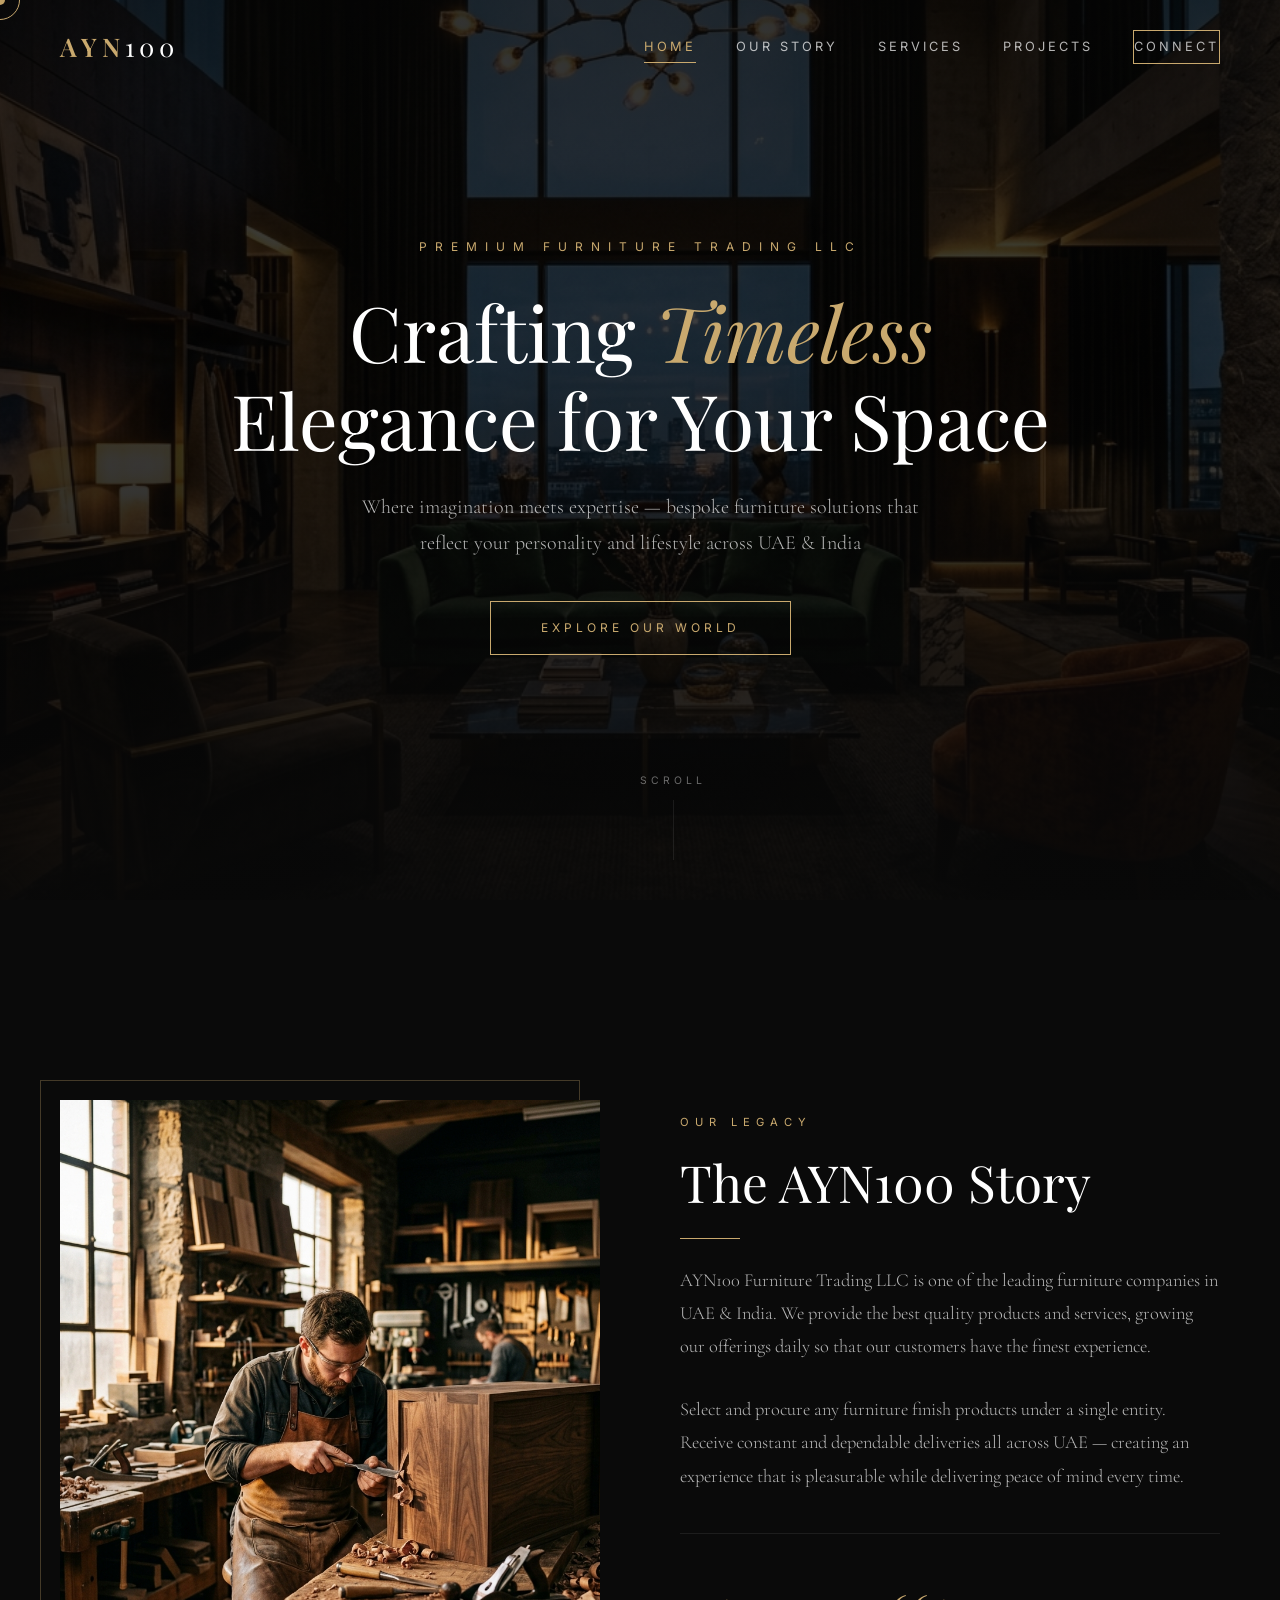
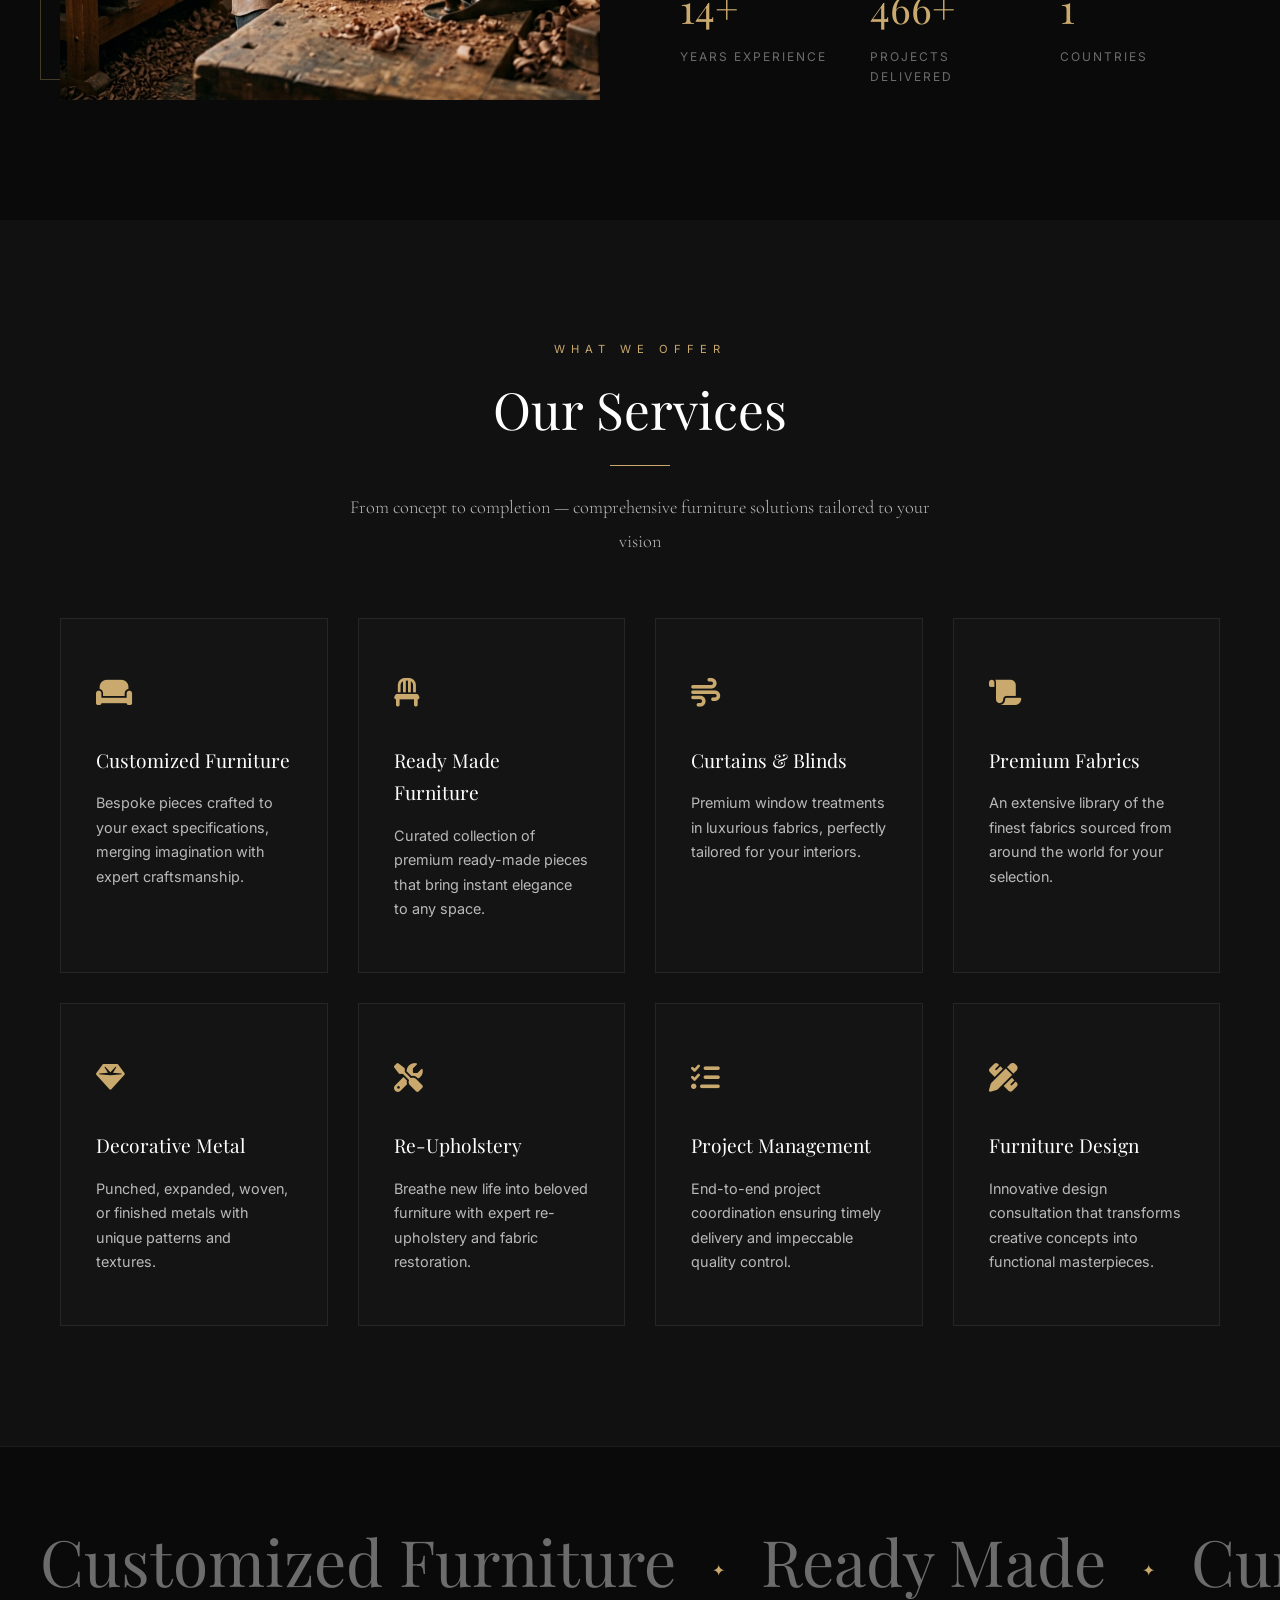
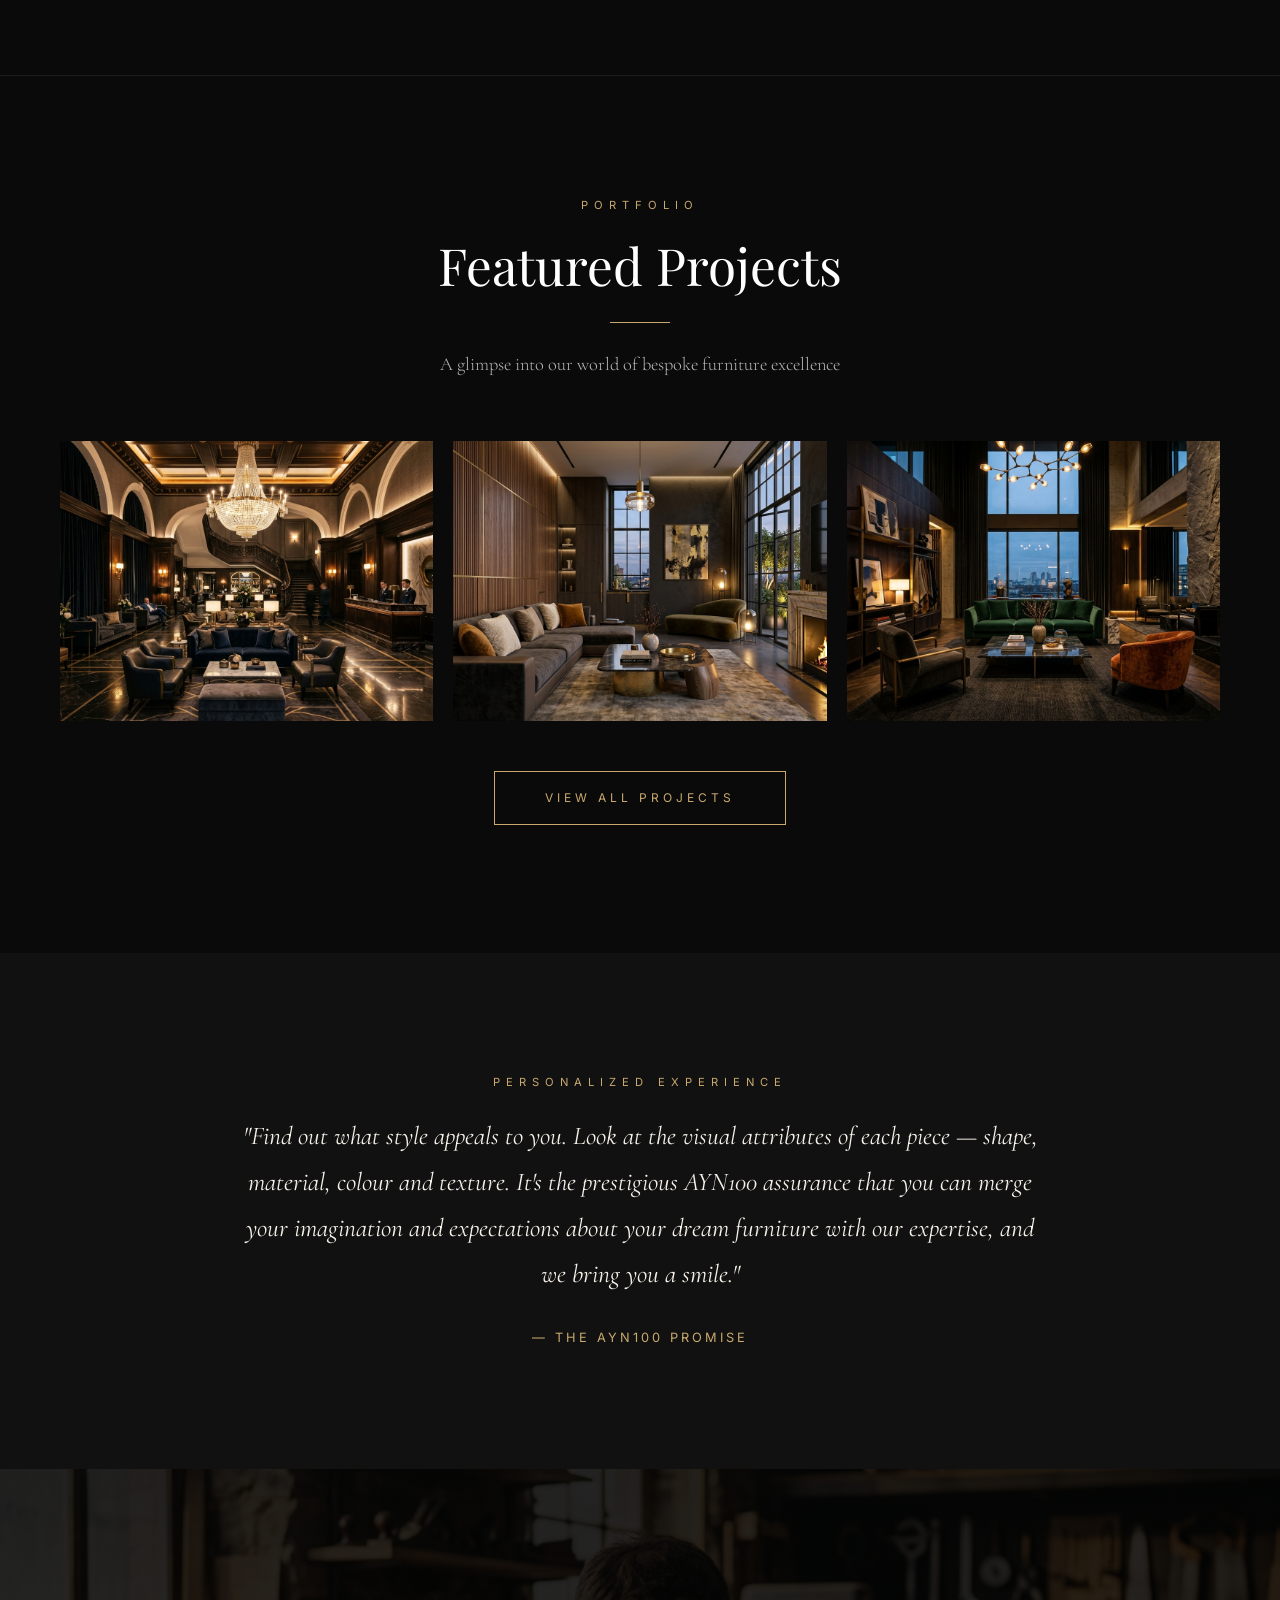
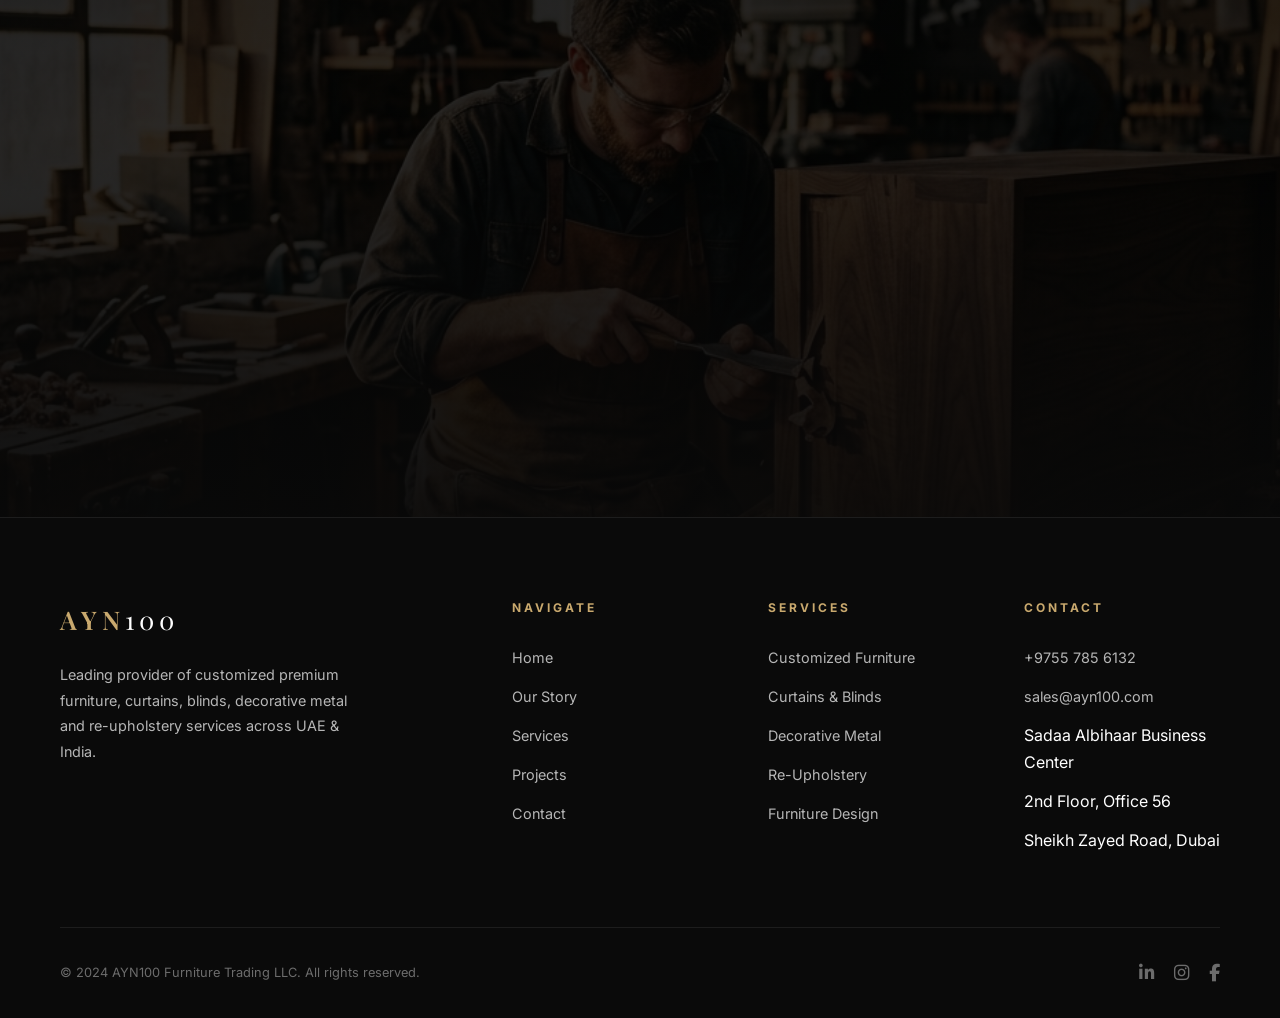
==== index.html @ 296a4290 "Initial commit" ====
<!DOCTYPE html>
<html lang="en">
<head>
  <meta charset="UTF-8">
  <meta name="viewport" content="width=device-width, initial-scale=1.0">
  <title>AYN100 Furniture Trading LLC | Premium Bespoke Furniture UAE</title>
  <meta name="description" content="AYN100 Furniture Trading LLC — Leading provider of customized premium furniture, curtains, blinds, decorative metal and re-upholstery services across UAE & India.">
  <link rel="stylesheet" href="css/style.css">
  <link rel="stylesheet" href="https://cdnjs.cloudflare.com/ajax/libs/font-awesome/6.5.1/css/all.min.css">
</head>
<body>
  <!-- Preloader -->
  <div class="preloader"><div class="preloader-logo">AYN100</div></div>

  <!-- Custom Cursor -->
  <div class="cursor"></div>
  <div class="cursor-follower"></div>

  <!-- Navigation -->
  <nav class="nav" id="mainNav">
    <a href="index.html" class="nav-logo">AYN<span>100</span></a>
    <div class="nav-links">
      <a href="index.html" class="active">Home</a>
      <a href="about.html">Our Story</a>
      <a href="services.html">Services</a>
      <a href="projects.html">Projects</a>
      <a href="contact.html" class="nav-cta">Connect</a>
    </div>
    <div class="hamburger" id="hamburger">
      <span></span><span></span><span></span>
    </div>
  </nav>

  <!-- Mobile Menu -->
  <div class="mobile-menu" id="mobileMenu">
    <a href="index.html">Home</a>
    <a href="about.html">Our Story</a>
    <a href="services.html">Services</a>
    <a href="projects.html">Projects</a>
    <a href="contact.html">Connect</a>
  </div>

  <!-- Hero Section -->
  <section class="hero" id="hero">
    <div class="hero-bg">
      <img src="images/hero-main.png" alt="AYN100 Premium Furniture Showroom">
    </div>
    <div class="hero-overlay"></div>
    <div class="hero-content">
      <p class="hero-tag">Premium Furniture Trading LLC</p>
      <h1 class="hero-title">Crafting <em>Timeless</em> Elegance for Your Space</h1>
      <p class="hero-subtitle">Where imagination meets expertise — bespoke furniture solutions that reflect your personality and lifestyle across UAE & India</p>
      <a href="services.html" class="hero-btn"><span>Explore Our World</span></a>
    </div>
    <div class="hero-scroll">
      <span>Scroll</span>
      <div class="scroll-line"></div>
    </div>
  </section>

  <!-- About Preview Section -->
  <section class="section" id="about-preview">
    <div class="container">
      <div class="about-grid">
        <div class="about-image reveal-left">
          <img src="images/about-craft.png" alt="AYN100 Craftsmanship">
        </div>
        <div class="about-text reveal-right">
          <p class="section-tag">Our Legacy</p>
          <h2 class="section-title">The AYN100 Story</h2>
          <div class="section-divider"></div>
          <p class="section-subtitle">AYN100 Furniture Trading LLC is one of the leading furniture companies in UAE & India. We provide the best quality products and services, growing our offerings daily so that our customers have the finest experience.</p>
          <p class="section-subtitle" style="margin-top: 20px;">Select and procure any furniture finish products under a single entity. Receive constant and dependable deliveries all across UAE — creating an experience that is pleasurable while delivering peace of mind every time.</p>
          <div class="about-stats">
            <div>
              <div class="stat-number" data-count="15" data-suffix="+">0</div>
              <div class="stat-label">Years Experience</div>
            </div>
            <div>
              <div class="stat-number" data-count="500" data-suffix="+">0</div>
              <div class="stat-label">Projects Delivered</div>
            </div>
            <div>
              <div class="stat-number" data-count="2" data-suffix="">0</div>
              <div class="stat-label">Countries</div>
            </div>
          </div>
        </div>
      </div>
    </div>
  </section>

  <!-- Services Section -->
  <section class="section" id="services" style="background: var(--bg-secondary);">
    <div class="container">
      <div style="text-align: center;" class="reveal">
        <p class="section-tag">What We Offer</p>
        <h2 class="section-title">Our Services</h2>
        <div class="section-divider" style="margin: 25px auto;"></div>
        <p class="section-subtitle" style="margin: 0 auto;">From concept to completion — comprehensive furniture solutions tailored to your vision</p>
      </div>
      <div class="services-grid">
        <div class="service-card reveal">
          <div class="service-icon"><i class="fas fa-couch"></i></div>
          <h3>Customized Furniture</h3>
          <p>Bespoke pieces crafted to your exact specifications, merging imagination with expert craftsmanship.</p>
        </div>
        <div class="service-card reveal">
          <div class="service-icon"><i class="fas fa-chair"></i></div>
          <h3>Ready Made Furniture</h3>
          <p>Curated collection of premium ready-made pieces that bring instant elegance to any space.</p>
        </div>
        <div class="service-card reveal">
          <div class="service-icon"><i class="fas fa-wind"></i></div>
          <h3>Curtains & Blinds</h3>
          <p>Premium window treatments in luxurious fabrics, perfectly tailored for your interiors.</p>
        </div>
        <div class="service-card reveal">
          <div class="service-icon"><i class="fas fa-scroll"></i></div>
          <h3>Premium Fabrics</h3>
          <p>An extensive library of the finest fabrics sourced from around the world for your selection.</p>
        </div>
        <div class="service-card reveal">
          <div class="service-icon"><i class="fas fa-gem"></i></div>
          <h3>Decorative Metal</h3>
          <p>Punched, expanded, woven, or finished metals with unique patterns and textures.</p>
        </div>
        <div class="service-card reveal">
          <div class="service-icon"><i class="fas fa-tools"></i></div>
          <h3>Re-Upholstery</h3>
          <p>Breathe new life into beloved furniture with expert re-upholstery and fabric restoration.</p>
        </div>
        <div class="service-card reveal">
          <div class="service-icon"><i class="fas fa-tasks"></i></div>
          <h3>Project Management</h3>
          <p>End-to-end project coordination ensuring timely delivery and impeccable quality control.</p>
        </div>
        <div class="service-card reveal">
          <div class="service-icon"><i class="fas fa-pencil-ruler"></i></div>
          <h3>Furniture Design</h3>
          <p>Innovative design consultation that transforms creative concepts into functional masterpieces.</p>
        </div>
      </div>
    </div>
  </section>

  <!-- Marquee -->
  <div class="marquee-section">
    <div class="marquee-track">
      <span class="marquee-item">Customized Furniture <span>✦</span> Ready Made <span>✦</span> Curtains & Blinds <span>✦</span> Fabrics <span>✦</span> Decorative Metal <span>✦</span> Re-Upholstery <span>✦</span> Project Management <span>✦</span> Furniture Design <span>✦</span></span>
      <span class="marquee-item">Customized Furniture <span>✦</span> Ready Made <span>✦</span> Curtains & Blinds <span>✦</span> Fabrics <span>✦</span> Decorative Metal <span>✦</span> Re-Upholstery <span>✦</span> Project Management <span>✦</span> Furniture Design <span>✦</span></span>
    </div>
  </div>

  <!-- Projects Preview -->
  <section class="section" id="projects-preview">
    <div class="container">
      <div style="text-align: center;" class="reveal">
        <p class="section-tag">Portfolio</p>
        <h2 class="section-title">Featured Projects</h2>
        <div class="section-divider" style="margin: 25px auto;"></div>
        <p class="section-subtitle" style="margin: 0 auto 60px;">A glimpse into our world of bespoke furniture excellence</p>
      </div>
      <div class="projects-grid">
        <div class="project-card reveal">
          <img src="images/project-hotel.png" alt="Luxury Hotel Project">
          <div class="project-overlay">
            <h3>Grand Hyatt Interiors</h3>
            <p>Hotel &bull; Dubai</p>
          </div>
        </div>
        <div class="project-card reveal">
          <img src="images/project-residential.png" alt="Premium Residential Project">
          <div class="project-overlay">
            <h3>Palm Jumeirah Villa</h3>
            <p>Residential &bull; Dubai</p>
          </div>
        </div>
        <div class="project-card reveal">
          <img src="images/hero-main.png" alt="Commercial Lounge Project">
          <div class="project-overlay">
            <h3>Executive Business Lounge</h3>
            <p>Commercial &bull; Abu Dhabi</p>
          </div>
        </div>
      </div>
      <div style="text-align: center; margin-top: 50px;" class="reveal">
        <a href="projects.html" class="hero-btn" style="opacity:1;animation:none;"><span>View All Projects</span></a>
      </div>
    </div>
  </section>

  <!-- Personalized Furniture Section -->
  <section class="section testimonial-section">
    <div class="container">
      <div class="testimonial-content reveal">
        <p class="section-tag" style="text-align:center;">Personalized Experience</p>
        <p class="testimonial-quote">"Find out what style appeals to you. Look at the visual attributes of each piece — shape, material, colour and texture. It's the prestigious AYN100 assurance that you can merge your imagination and expectations about your dream furniture with our expertise, and we bring you a smile."</p>
        <p class="testimonial-author">— The AYN100 Promise</p>
      </div>
    </div>
  </section>

  <!-- CTA Section -->
  <section class="cta-section">
    <div class="hero-bg">
      <img src="images/about-craft.png" alt="AYN100 Workshop">
    </div>
    <div class="hero-overlay"></div>
    <div class="container" style="position:relative; z-index:2;">
      <div class="reveal">
        <p class="section-tag" style="text-align:center;">Start Your Journey</p>
        <h2 class="section-title" style="text-align:center;">Ready to Transform Your Space?</h2>
        <div class="section-divider" style="margin: 25px auto;"></div>
        <p class="section-subtitle" style="text-align:center; margin: 0 auto 40px;">Let us bring your vision to life with our expertise in premium furniture solutions</p>
        <div style="text-align:center;">
          <a href="contact.html" class="hero-btn" style="opacity:1;animation:none;"><span>Get In Touch</span></a>
        </div>
      </div>
    </div>
  </section>

  <!-- Footer -->
  <footer class="footer">
    <div class="container">
      <div class="footer-grid">
        <div class="footer-brand">
          <a href="index.html" class="nav-logo">AYN<span>100</span></a>
          <p>Leading provider of customized premium furniture, curtains, blinds, decorative metal and re-upholstery services across UAE & India.</p>
        </div>
        <div>
          <h4>Navigate</h4>
          <ul>
            <li><a href="index.html">Home</a></li>
            <li><a href="about.html">Our Story</a></li>
            <li><a href="services.html">Services</a></li>
            <li><a href="projects.html">Projects</a></li>
            <li><a href="contact.html">Contact</a></li>
          </ul>
        </div>
        <div>
          <h4>Services</h4>
          <ul>
            <li><a href="services.html">Customized Furniture</a></li>
            <li><a href="services.html">Curtains & Blinds</a></li>
            <li><a href="services.html">Decorative Metal</a></li>
            <li><a href="services.html">Re-Upholstery</a></li>
            <li><a href="services.html">Furniture Design</a></li>
          </ul>
        </div>
        <div>
          <h4>Contact</h4>
          <ul>
            <li><a href="tel:+97557856132">+9755 785 6132</a></li>
            <li><a href="mailto:sales@ayn100.com">sales@ayn100.com</a></li>
            <li>Sadaa Albihaar Business Center</li>
            <li>2nd Floor, Office 56</li>
            <li>Sheikh Zayed Road, Dubai</li>
          </ul>
        </div>
      </div>
      <div class="footer-bottom">
        <p>&copy; 2024 AYN100 Furniture Trading LLC. All rights reserved.</p>
        <div class="social-links">
          <a href="https://www.linkedin.com/in/ayn100-furniture" target="_blank" aria-label="LinkedIn"><i class="fab fa-linkedin-in"></i></a>
          <a href="#" aria-label="Instagram"><i class="fab fa-instagram"></i></a>
          <a href="#" aria-label="Facebook"><i class="fab fa-facebook-f"></i></a>
        </div>
      </div>
    </div>
  </footer>

  <script src="js/main.js"></script>
</body>
</html>
---- css/style.css ----
@import url('https://fonts.googleapis.com/css2?family=Playfair+Display:ital,wght@0,400;0,500;0,600;0,700;1,400;1,500&family=Inter:wght@300;400;500;600&family=Cormorant+Garamond:ital,wght@0,300;0,400;0,500;0,600;1,300;1,400&display=swap');

:root {
  --bg-primary: #0a0a0a;
  --bg-secondary: #111111;
  --bg-tertiary: #1a1a1a;
  --bg-card: #141414;
  --gold: #C9A96E;
  --gold-light: #d4b97a;
  --gold-dark: #a8884d;
  --cream: #f5f0e8;
  --cream-dark: #e0d5c5;
  --text-primary: #ffffff;
  --text-secondary: rgba(255,255,255,0.7);
  --text-muted: rgba(255,255,255,0.4);
  --border-subtle: rgba(255,255,255,0.08);
  --border-gold: rgba(201,169,110,0.3);
  --font-heading: 'Playfair Display', Georgia, serif;
  --font-body: 'Inter', -apple-system, sans-serif;
  --font-accent: 'Cormorant Garamond', Georgia, serif;
  --transition: cubic-bezier(0.25, 0.46, 0.45, 0.94);
}

*, *::before, *::after { margin: 0; padding: 0; box-sizing: border-box; }

html {
  scroll-behavior: smooth;
  font-size: 16px;
  overflow-x: hidden;
}

body {
  font-family: var(--font-body);
  background: var(--bg-primary);
  color: var(--text-primary);
  line-height: 1.7;
  overflow-x: hidden;
  -webkit-font-smoothing: antialiased;
}

a { text-decoration: none; color: inherit; transition: all 0.3s var(--transition); }
img { max-width: 100%; display: block; }
ul { list-style: none; }

.container { max-width: 1400px; margin: 0 auto; padding: 0 60px; }

/* ─── PRELOADER ─── */
.preloader {
  position: fixed; inset: 0; z-index: 10000;
  background: var(--bg-primary);
  display: flex; align-items: center; justify-content: center;
  transition: opacity 0.8s ease, visibility 0.8s ease;
}
.preloader.hidden { opacity: 0; visibility: hidden; pointer-events: none; }
.preloader-logo {
  font-family: var(--font-heading); font-size: 2.5rem;
  color: var(--gold); letter-spacing: 8px;
  animation: preloaderPulse 1.5s ease-in-out infinite;
}
@keyframes preloaderPulse {
  0%, 100% { opacity: 0.3; transform: scale(0.95); }
  50% { opacity: 1; transform: scale(1); }
}

/* ─── CUSTOM CURSOR ─── */
.cursor { position: fixed; width: 10px; height: 10px; background: var(--gold); border-radius: 50%; pointer-events: none; z-index: 9999; transform: translate(-50%,-50%); transition: width 0.3s, height 0.3s, background 0.3s; mix-blend-mode: difference; }
.cursor-follower { position: fixed; width: 40px; height: 40px; border: 1px solid var(--gold); border-radius: 50%; pointer-events: none; z-index: 9998; transform: translate(-50%,-50%); transition: all 0.15s ease-out; }
.cursor.active { width: 50px; height: 50px; background: rgba(201,169,110,0.1); }

/* ─── NAVIGATION ─── */
.nav {
  position: fixed; top: 0; left: 0; right: 0; z-index: 1000;
  padding: 25px 60px;
  display: flex; align-items: center; justify-content: space-between;
  transition: all 0.5s var(--transition);
}
.nav.scrolled {
  background: rgba(10,10,10,0.95);
  backdrop-filter: blur(20px);
  padding: 15px 60px;
  border-bottom: 1px solid var(--border-subtle);
}
.nav-logo {
  font-family: var(--font-heading); font-size: 1.6rem;
  color: var(--gold); letter-spacing: 5px; font-weight: 600;
}
.nav-logo span { color: var(--text-primary); font-weight: 300; }
.nav-links { display: flex; gap: 40px; align-items: center; }
.nav-links a {
  font-size: 0.8rem; letter-spacing: 3px; text-transform: uppercase;
  color: var(--text-secondary); position: relative; padding: 5px 0;
  font-weight: 400;
}
.nav-links a::after {
  content: ''; position: absolute; bottom: 0; left: 0; width: 0; height: 1px;
  background: var(--gold); transition: width 0.4s var(--transition);
}
.nav-links a:hover { color: var(--gold); }
.nav-links a:hover::after { width: 100%; }
.nav-links a.active { color: var(--gold); }
.nav-links a.active::after { width: 100%; }

.nav-cta {
  padding: 10px 30px; border: 1px solid var(--gold);
  font-size: 0.75rem; letter-spacing: 3px; text-transform: uppercase;
  color: var(--gold); transition: all 0.4s var(--transition);
}
.nav-cta:hover { background: var(--gold); color: var(--bg-primary); }

/* Hamburger */
.hamburger { display: none; flex-direction: column; gap: 6px; cursor: pointer; z-index: 1001; }
.hamburger span { width: 28px; height: 1.5px; background: var(--text-primary); transition: all 0.4s var(--transition); }
.hamburger.active span:nth-child(1) { transform: rotate(45deg) translate(5px, 5px); }
.hamburger.active span:nth-child(2) { opacity: 0; }
.hamburger.active span:nth-child(3) { transform: rotate(-45deg) translate(5px, -5px); }

/* Mobile Menu */
.mobile-menu {
  position: fixed; inset: 0; background: var(--bg-primary);
  display: flex; flex-direction: column; align-items: center; justify-content: center;
  z-index: 999; opacity: 0; visibility: hidden;
  transition: all 0.5s var(--transition);
}
.mobile-menu.active { opacity: 1; visibility: visible; }
.mobile-menu a {
  font-family: var(--font-heading); font-size: 2.5rem;
  color: var(--text-secondary); margin: 15px 0;
  transition: all 0.3s ease;
}
.mobile-menu a:hover { color: var(--gold); transform: translateX(10px); }

/* ─── HERO ─── */
.hero {
  position: relative; height: 100vh; width: 100%;
  display: flex; align-items: center; justify-content: center;
  overflow: hidden;
}
.hero-bg {
  position: absolute; inset: 0; z-index: 0;
}
.hero-bg img {
  width: 100%; height: 100%; object-fit: cover;
  filter: brightness(0.3);
  transform: scale(1.1);
  animation: heroZoom 20s ease-in-out infinite alternate;
}
@keyframes heroZoom {
  0% { transform: scale(1.1); }
  100% { transform: scale(1.2); }
}
.hero-overlay {
  position: absolute; inset: 0; z-index: 1;
  background: linear-gradient(180deg, rgba(10,10,10,0.4) 0%, rgba(10,10,10,0.2) 40%, rgba(10,10,10,0.8) 100%);
}
.hero-content {
  position: relative; z-index: 2; text-align: center;
  max-width: 900px; padding: 0 30px;
}
.hero-tag {
  font-size: 0.75rem; letter-spacing: 8px; text-transform: uppercase;
  color: var(--gold); margin-bottom: 30px;
  opacity: 0; animation: fadeUp 1s 0.5s forwards;
}
.hero-title {
  font-family: var(--font-heading); font-size: clamp(2.5rem, 6vw, 5rem);
  font-weight: 400; line-height: 1.15; margin-bottom: 25px;
  opacity: 0; animation: fadeUp 1s 0.8s forwards;
}
.hero-title em { font-style: italic; color: var(--gold); }
.hero-subtitle {
  font-family: var(--font-accent); font-size: 1.25rem;
  color: var(--text-secondary); max-width: 600px; margin: 0 auto 40px;
  font-weight: 300; line-height: 1.8;
  opacity: 0; animation: fadeUp 1s 1.1s forwards;
}
.hero-btn {
  display: inline-block; padding: 16px 50px;
  border: 1px solid var(--gold); color: var(--gold);
  font-size: 0.75rem; letter-spacing: 4px; text-transform: uppercase;
  position: relative; overflow: hidden;
  opacity: 0; animation: fadeUp 1s 1.4s forwards;
}
.hero-btn::before {
  content: ''; position: absolute; inset: 0;
  background: var(--gold); transform: translateX(-101%);
  transition: transform 0.5s var(--transition);
}
.hero-btn:hover::before { transform: translateX(0); }
.hero-btn span { position: relative; z-index: 1; transition: color 0.5s; }
.hero-btn:hover span { color: var(--bg-primary); }

.hero-scroll {
  position: absolute; bottom: 40px; left: 50%; transform: translateX(-50%);
  z-index: 2; display: flex; flex-direction: column; align-items: center; gap: 10px;
  opacity: 0; animation: fadeUp 1s 1.7s forwards;
}
.hero-scroll span { font-size: 0.65rem; letter-spacing: 4px; text-transform: uppercase; color: var(--text-muted); }
.scroll-line { width: 1px; height: 60px; background: var(--border-subtle); position: relative; overflow: hidden; }
.scroll-line::after {
  content: ''; position: absolute; top: -100%; left: 0; width: 100%; height: 100%;
  background: var(--gold);
  animation: scrollDown 2s ease-in-out infinite;
}
@keyframes scrollDown { 0% { top: -100%; } 100% { top: 100%; } }

@keyframes fadeUp {
  from { opacity: 0; transform: translateY(30px); }
  to { opacity: 1; transform: translateY(0); }
}

/* ─── SECTION COMMON ─── */
.section { padding: 120px 0; position: relative; }
.section-tag {
  font-size: 0.7rem; letter-spacing: 6px; text-transform: uppercase;
  color: var(--gold); margin-bottom: 20px;
}
.section-title {
  font-family: var(--font-heading); font-size: clamp(2rem, 4vw, 3.2rem);
  font-weight: 400; line-height: 1.2; margin-bottom: 20px;
}
.section-subtitle {
  font-family: var(--font-accent); font-size: 1.15rem;
  color: var(--text-secondary); max-width: 600px; line-height: 1.8;
  font-weight: 300;
}
.section-divider {
  width: 60px; height: 1px; background: var(--gold); margin: 25px 0;
}

/* ─── ABOUT SECTION ─── */
.about-grid { display: grid; grid-template-columns: 1fr 1fr; gap: 80px; align-items: center; margin-top: 80px; }
.about-image { position: relative; }
.about-image img { width: 100%; height: 600px; object-fit: cover; }
.about-image::before {
  content: ''; position: absolute; top: -20px; left: -20px;
  width: 100%; height: 100%; border: 1px solid var(--border-gold);
  z-index: -1;
}
.about-text .section-subtitle { max-width: 100%; margin-bottom: 30px; }
.about-stats { display: grid; grid-template-columns: repeat(3, 1fr); gap: 30px; margin-top: 40px; padding-top: 40px; border-top: 1px solid var(--border-subtle); }
.stat-number { font-family: var(--font-heading); font-size: 2.5rem; color: var(--gold); }
.stat-label { font-size: 0.75rem; letter-spacing: 2px; text-transform: uppercase; color: var(--text-muted); margin-top: 5px; }

/* ─── SERVICES SECTION ─── */
.services-grid { display: grid; grid-template-columns: repeat(4, 1fr); gap: 30px; margin-top: 60px; }
.service-card {
  background: var(--bg-card); padding: 50px 35px;
  border: 1px solid var(--border-subtle);
  transition: all 0.5s var(--transition); position: relative; overflow: hidden;
}
.service-card::before {
  content: ''; position: absolute; bottom: 0; left: 0; width: 100%; height: 2px;
  background: var(--gold); transform: scaleX(0); transform-origin: left;
  transition: transform 0.5s var(--transition);
}
.service-card:hover { border-color: var(--border-gold); transform: translateY(-5px); }
.service-card:hover::before { transform: scaleX(1); }
.service-icon {
  width: 50px; height: 50px; margin-bottom: 25px;
  color: var(--gold); font-size: 1.8rem;
}
.service-card h3 {
  font-family: var(--font-heading); font-size: 1.2rem;
  font-weight: 400; margin-bottom: 15px;
}
.service-card p { font-size: 0.9rem; color: var(--text-secondary); line-height: 1.7; }

/* ─── PROJECTS / GALLERY ─── */
.projects-grid { display: grid; grid-template-columns: repeat(3, 1fr); gap: 20px; margin-top: 60px; }
.project-card { position: relative; overflow: hidden; aspect-ratio: 4/3; cursor: pointer; }
.project-card img { width: 100%; height: 100%; object-fit: cover; transition: transform 0.8s var(--transition); }
.project-card:hover img { transform: scale(1.08); }
.project-overlay {
  position: absolute; inset: 0;
  background: linear-gradient(180deg, transparent 40%, rgba(10,10,10,0.9) 100%);
  display: flex; flex-direction: column; justify-content: flex-end; padding: 30px;
  opacity: 0; transition: opacity 0.5s var(--transition);
}
.project-card:hover .project-overlay { opacity: 1; }
.project-overlay h3 { font-family: var(--font-heading); font-size: 1.3rem; font-weight: 400; }
.project-overlay p { font-size: 0.8rem; color: var(--gold); letter-spacing: 2px; text-transform: uppercase; margin-top: 5px; }

/* ─── MARQUEE ─── */
.marquee-section { padding: 60px 0; border-top: 1px solid var(--border-subtle); border-bottom: 1px solid var(--border-subtle); overflow: hidden; }
.marquee-track { display: flex; animation: marquee 30s linear infinite; width: max-content; }
.marquee-item {
  font-family: var(--font-heading); font-size: 4rem; font-weight: 300;
  color: var(--text-muted); white-space: nowrap; padding: 0 40px;
}
.marquee-item span { color: var(--gold); font-size: 1rem; vertical-align: middle; margin: 0 20px; }
@keyframes marquee { 0% { transform: translateX(0); } 100% { transform: translateX(-50%); } }

/* ─── TESTIMONIAL ─── */
.testimonial-section { background: var(--bg-secondary); }
.testimonial-content { max-width: 800px; margin: 0 auto; text-align: center; }
.testimonial-quote {
  font-family: var(--font-accent); font-size: 1.6rem; font-style: italic;
  color: var(--cream); line-height: 1.8; margin-bottom: 30px;
}
.testimonial-author { font-size: 0.8rem; letter-spacing: 3px; text-transform: uppercase; color: var(--gold); }

/* ─── CTA SECTION ─── */
.cta-section {
  position: relative; padding: 150px 0; text-align: center; overflow: hidden;
}
.cta-section .hero-bg img { filter: brightness(0.2); }
.cta-section .section-title { font-size: clamp(2rem, 4vw, 3.5rem); max-width: 700px; margin: 0 auto 20px; }

/* ─── FOOTER ─── */
.footer { padding: 80px 0 30px; border-top: 1px solid var(--border-subtle); }
.footer-grid { display: grid; grid-template-columns: 2fr 1fr 1fr 1fr; gap: 60px; margin-bottom: 60px; }
.footer-brand .nav-logo { margin-bottom: 20px; display: inline-block; }
.footer-brand p { font-size: 0.9rem; color: var(--text-secondary); max-width: 300px; line-height: 1.8; }
.footer h4 {
  font-size: 0.75rem; letter-spacing: 3px; text-transform: uppercase;
  color: var(--gold); margin-bottom: 25px;
}
.footer ul li { margin-bottom: 12px; }
.footer ul li a { font-size: 0.9rem; color: var(--text-secondary); }
.footer ul li a:hover { color: var(--gold); }
.footer-bottom {
  display: flex; justify-content: space-between; align-items: center;
  padding-top: 30px; border-top: 1px solid var(--border-subtle);
  font-size: 0.8rem; color: var(--text-muted);
}
.social-links { display: flex; gap: 20px; }
.social-links a { color: var(--text-muted); font-size: 1.1rem; }
.social-links a:hover { color: var(--gold); }

/* ─── PAGE HEADER ─── */
.page-header {
  height: 60vh; display: flex; align-items: center; justify-content: center;
  text-align: center; position: relative; overflow: hidden;
}
.page-header .hero-bg img { filter: brightness(0.25); }
.page-header .hero-overlay {
  background: linear-gradient(180deg, rgba(10,10,10,0.3) 0%, rgba(10,10,10,0.7) 100%);
}
.page-header-content { position: relative; z-index: 2; }
.page-header-content .section-tag { margin-bottom: 15px; }
.page-header-content h1 {
  font-family: var(--font-heading); font-size: clamp(2.5rem, 5vw, 4rem);
  font-weight: 400;
}

/* ─── ABOUT PAGE ─── */
.values-grid { display: grid; grid-template-columns: repeat(3, 1fr); gap: 40px; margin-top: 60px; }
.value-card {
  padding: 50px 40px; border: 1px solid var(--border-subtle);
  text-align: center; transition: all 0.5s var(--transition);
}
.value-card:hover { border-color: var(--border-gold); }
.value-card .value-icon { font-size: 2rem; color: var(--gold); margin-bottom: 20px; }
.value-card h3 { font-family: var(--font-heading); font-size: 1.3rem; font-weight: 400; margin-bottom: 15px; }
.value-card p { font-size: 0.9rem; color: var(--text-secondary); line-height: 1.7; }

.timeline { max-width: 800px; margin: 80px auto 0; position: relative; }
.timeline::before {
  content: ''; position: absolute; left: 50%; top: 0; bottom: 0;
  width: 1px; background: var(--border-subtle); transform: translateX(-50%);
}
.timeline-item {
  display: flex; gap: 60px; margin-bottom: 60px;
  align-items: center; position: relative;
}
.timeline-item::before {
  content: ''; position: absolute; left: 50%; top: 50%;
  width: 12px; height: 12px; border: 2px solid var(--gold);
  border-radius: 50%; transform: translate(-50%,-50%);
  background: var(--bg-primary);
}
.timeline-year {
  flex: 1; text-align: right;
  font-family: var(--font-heading); font-size: 2rem; color: var(--gold);
}
.timeline-content { flex: 1; }
.timeline-content h3 { font-family: var(--font-heading); font-size: 1.2rem; margin-bottom: 8px; }
.timeline-content p { font-size: 0.9rem; color: var(--text-secondary); }

/* ─── SERVICES PAGE ─── */
.service-detail {
  display: grid; grid-template-columns: 1fr 1fr; gap: 80px;
  align-items: center; padding: 80px 0;
  border-bottom: 1px solid var(--border-subtle);
}
.service-detail:nth-child(even) .service-detail-image { order: -1; }
.service-detail-image { position: relative; }
.service-detail-image img { width: 100%; height: 450px; object-fit: cover; }
.service-detail-text h3 { font-family: var(--font-heading); font-size: 2rem; font-weight: 400; margin-bottom: 15px; }
.service-detail-text p { font-size: 0.95rem; color: var(--text-secondary); line-height: 1.8; margin-bottom: 20px; }
.service-features { display: flex; flex-wrap: wrap; gap: 10px; margin-top: 20px; }
.service-features span {
  padding: 8px 20px; border: 1px solid var(--border-subtle);
  font-size: 0.75rem; letter-spacing: 2px; text-transform: uppercase;
  color: var(--text-secondary); transition: all 0.3s;
}
.service-features span:hover { border-color: var(--gold); color: var(--gold); }

/* ─── CONTACT PAGE ─── */
.contact-grid { display: grid; grid-template-columns: 1fr 1fr; gap: 80px; margin-top: 60px; }
.contact-info-item { margin-bottom: 40px; }
.contact-info-item h3 {
  font-size: 0.75rem; letter-spacing: 3px; text-transform: uppercase;
  color: var(--gold); margin-bottom: 10px;
}
.contact-info-item p { font-size: 1rem; color: var(--text-secondary); line-height: 1.8; }
.contact-info-item a { color: var(--cream); }
.contact-info-item a:hover { color: var(--gold); }

.contact-form { display: flex; flex-direction: column; gap: 25px; }
.form-group { position: relative; }
.form-group input, .form-group textarea {
  width: 100%; padding: 18px 0; border: none;
  border-bottom: 1px solid var(--border-subtle);
  background: transparent; color: var(--text-primary);
  font-family: var(--font-body); font-size: 0.95rem;
  outline: none; transition: border-color 0.3s;
}
.form-group input:focus, .form-group textarea:focus { border-bottom-color: var(--gold); }
.form-group label {
  position: absolute; left: 0; top: 18px;
  font-size: 0.8rem; letter-spacing: 2px; text-transform: uppercase;
  color: var(--text-muted); transition: all 0.3s; pointer-events: none;
}
.form-group input:focus ~ label,
.form-group input:not(:placeholder-shown) ~ label,
.form-group textarea:focus ~ label,
.form-group textarea:not(:placeholder-shown) ~ label {
  top: -10px; font-size: 0.65rem; color: var(--gold);
}
.form-group textarea { min-height: 120px; resize: vertical; }
.submit-btn {
  align-self: flex-start; padding: 16px 50px;
  background: transparent; border: 1px solid var(--gold);
  color: var(--gold); font-size: 0.75rem; letter-spacing: 4px;
  text-transform: uppercase; cursor: pointer; position: relative; overflow: hidden;
  font-family: var(--font-body); transition: all 0.4s;
}
.submit-btn:hover { background: var(--gold); color: var(--bg-primary); }

/* ─── REVEAL ANIMATIONS ─── */
.reveal { opacity: 0; transform: translateY(40px); transition: all 0.8s var(--transition); }
.reveal.active { opacity: 1; transform: translateY(0); }
.reveal-left { opacity: 0; transform: translateX(-40px); transition: all 0.8s var(--transition); }
.reveal-left.active { opacity: 1; transform: translateX(0); }
.reveal-right { opacity: 0; transform: translateX(40px); transition: all 0.8s var(--transition); }
.reveal-right.active { opacity: 1; transform: translateX(0); }

/* ─── RESPONSIVE ─── */
@media (max-width: 1024px) {
  .container { padding: 0 40px; }
  .nav { padding: 20px 40px; }
  .services-grid { grid-template-columns: repeat(2, 1fr); }
  .about-grid, .service-detail, .contact-grid { grid-template-columns: 1fr; gap: 40px; }
  .about-image img { height: 400px; }
  .footer-grid { grid-template-columns: 1fr 1fr; gap: 40px; }
  .service-detail:nth-child(even) .service-detail-image { order: 0; }
}

@media (max-width: 768px) {
  .container { padding: 0 25px; }
  .nav { padding: 18px 25px; }
  .nav-links, .nav-cta { display: none; }
  .hamburger { display: flex; }
  .section { padding: 80px 0; }
  .services-grid { grid-template-columns: 1fr; }
  .projects-grid { grid-template-columns: 1fr; }
  .about-stats { grid-template-columns: repeat(3, 1fr); gap: 15px; }
  .stat-number { font-size: 1.8rem; }
  .footer-grid { grid-template-columns: 1fr; gap: 30px; }
  .footer-bottom { flex-direction: column; gap: 15px; text-align: center; }
  .values-grid { grid-template-columns: 1fr; }
  .hero-title { font-size: 2.2rem; }
  .marquee-item { font-size: 2rem; }
  .timeline-item { flex-direction: column; gap: 15px; text-align: center; }
  .timeline::before { display: none; }
  .timeline-item::before { display: none; }
  .timeline-year { text-align: center; }
  .cursor, .cursor-follower { display: none; }
}
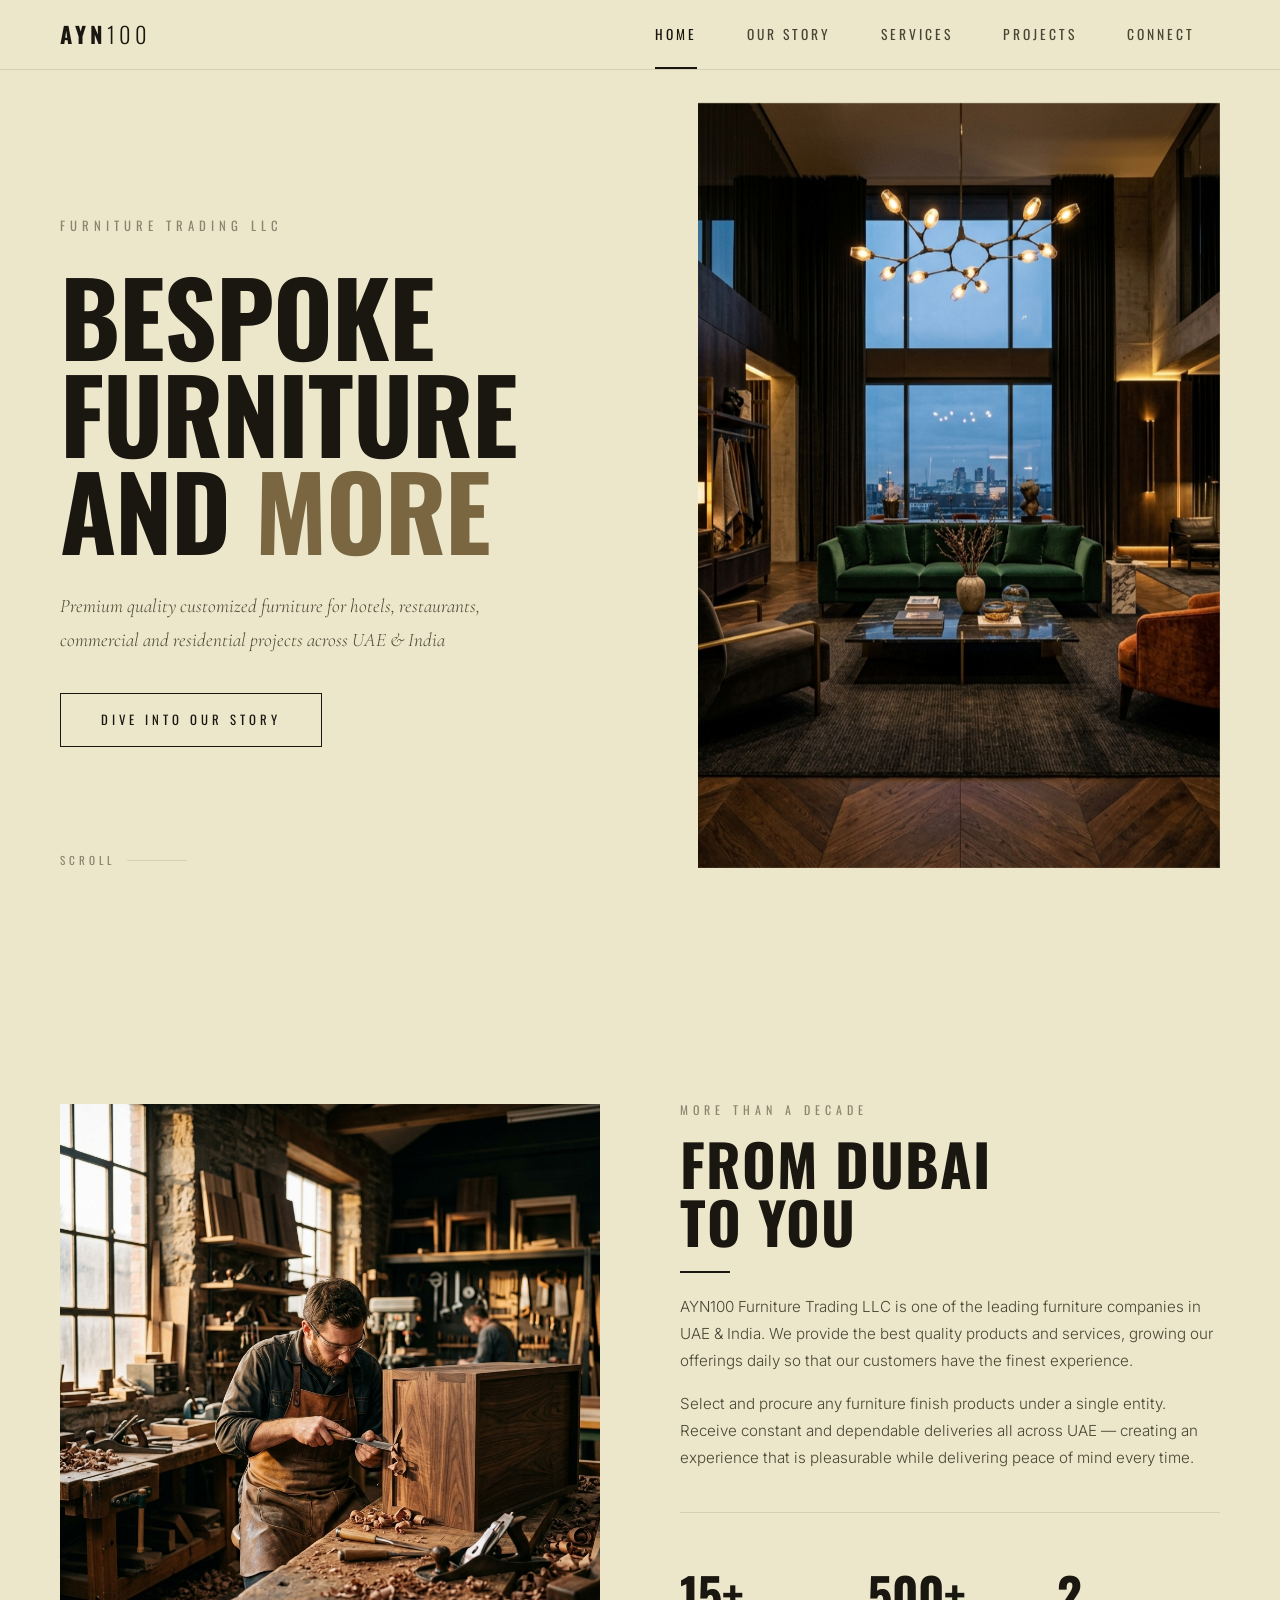
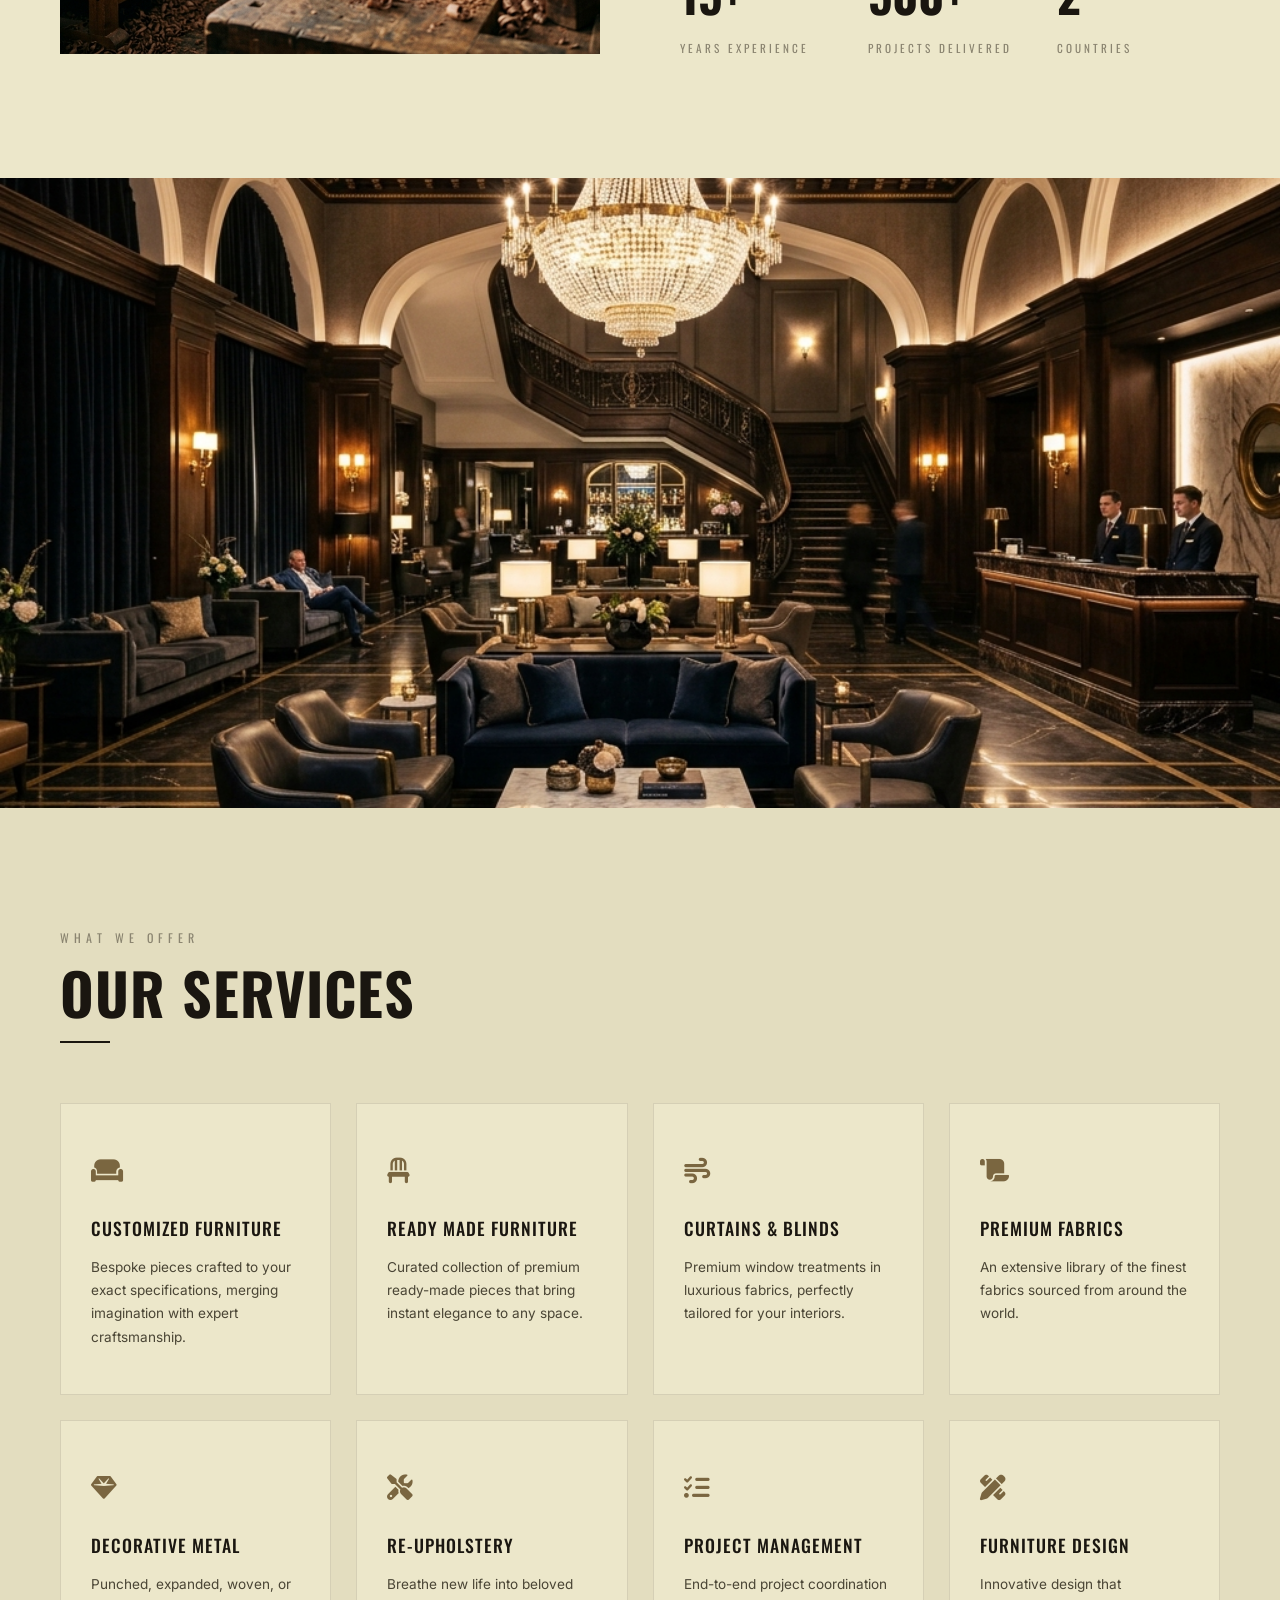
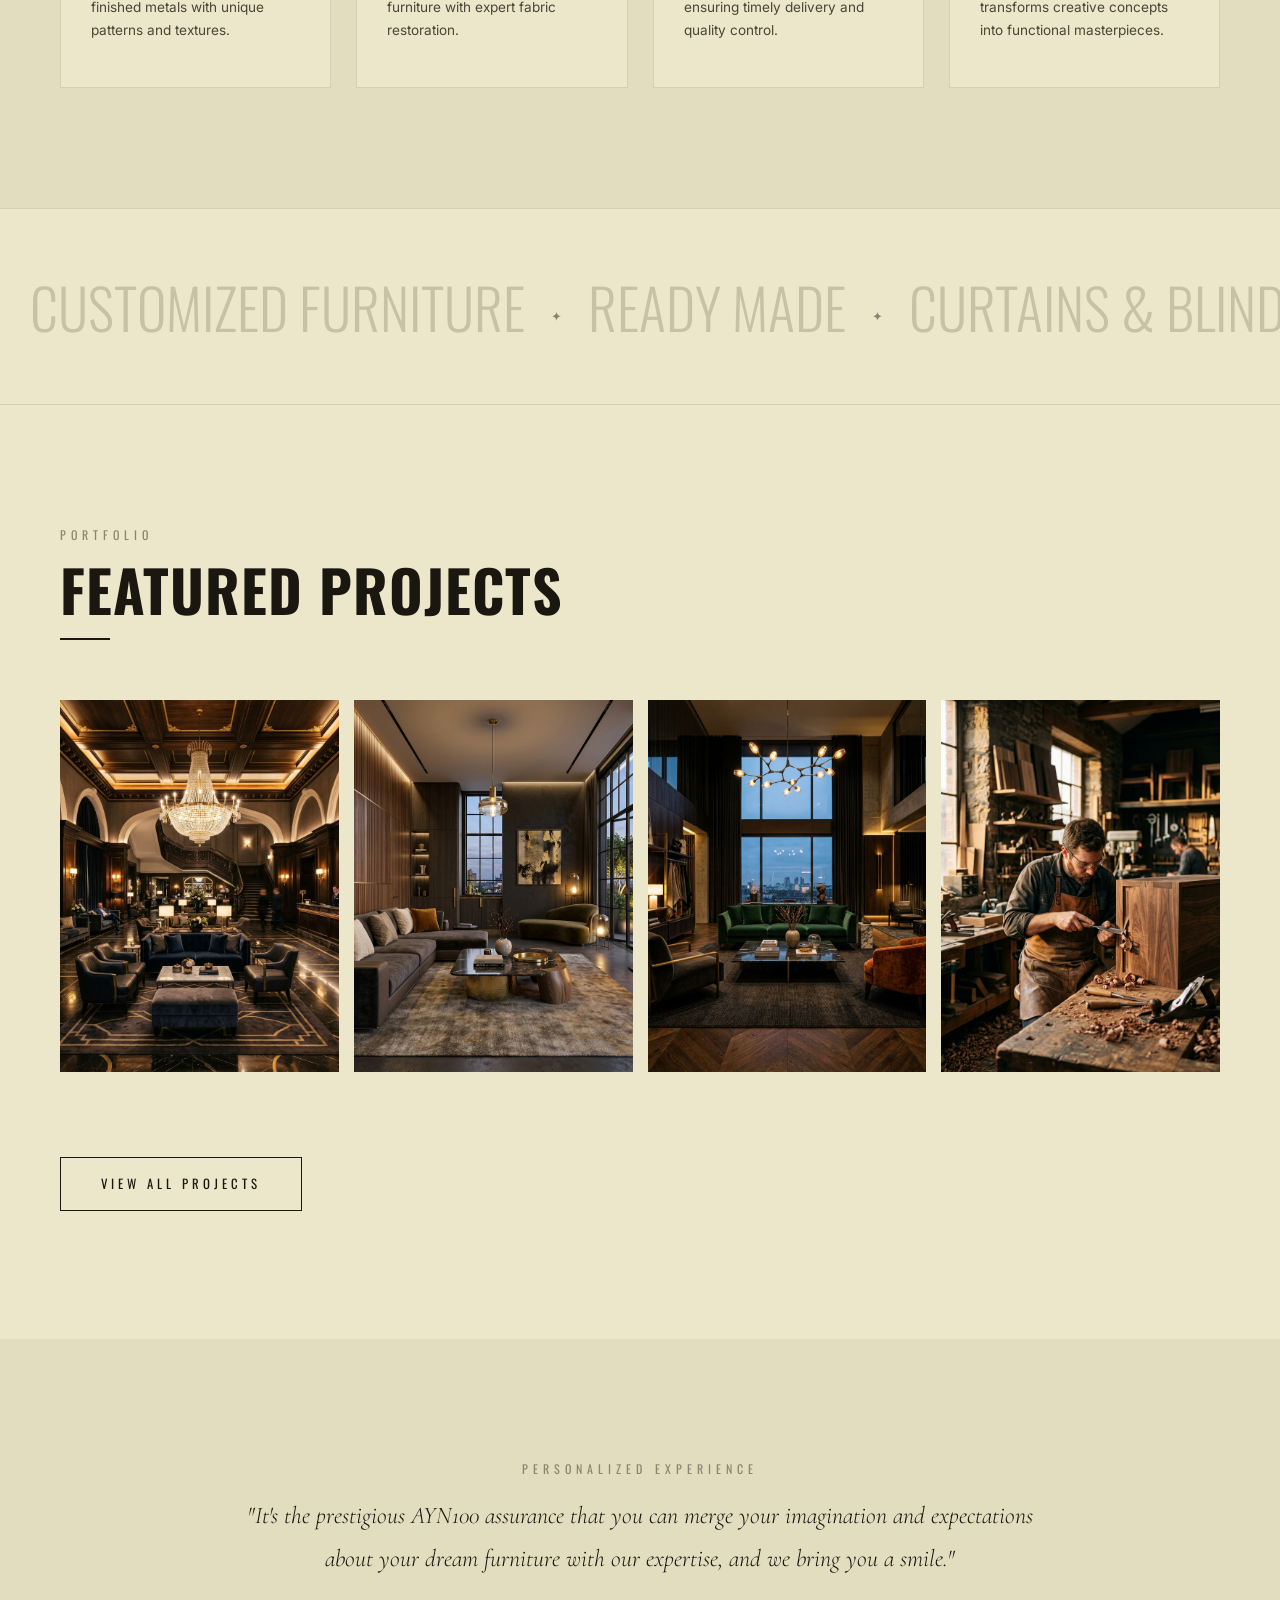
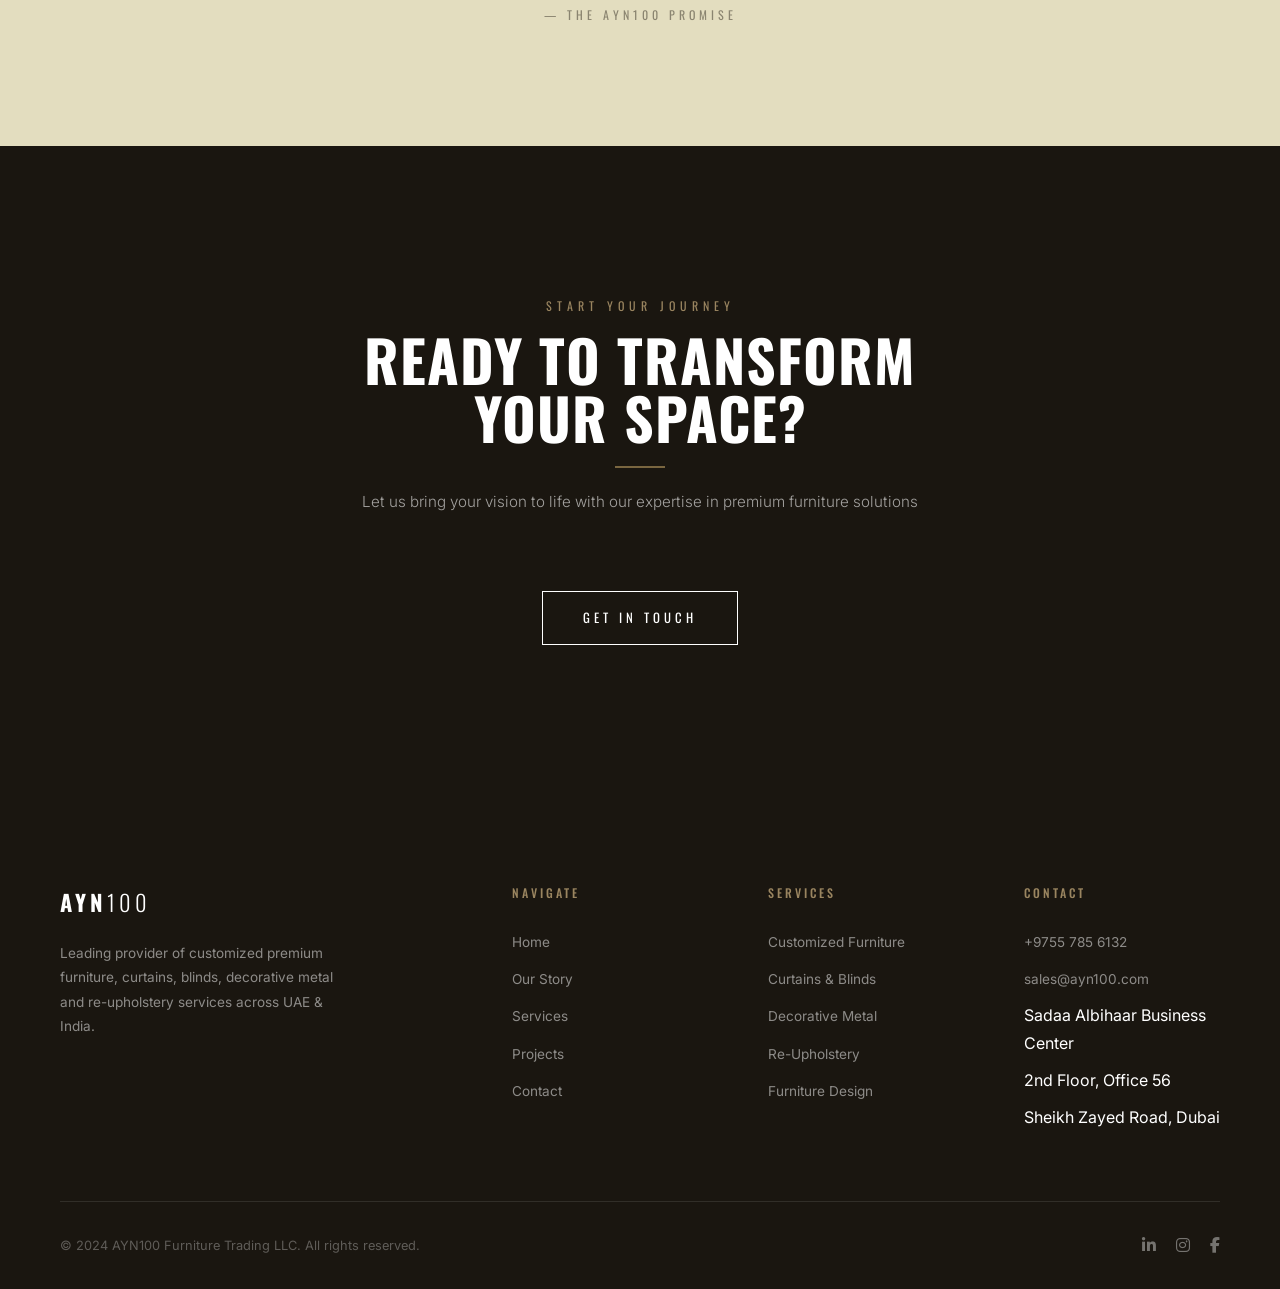
==== commit 4d0c7e9e: "nj" ====
--- a/index.html
+++ b/index.html
@@ -9,12 +9,7 @@
   <link rel="stylesheet" href="https://cdnjs.cloudflare.com/ajax/libs/font-awesome/6.5.1/css/all.min.css">
 </head>
 <body>
-  <!-- Preloader -->
   <div class="preloader"><div class="preloader-logo">AYN100</div></div>
-
-  <!-- Custom Cursor -->
-  <div class="cursor"></div>
-  <div class="cursor-follower"></div>
 
   <!-- Navigation -->
   <nav class="nav" id="mainNav">
@@ -24,33 +19,26 @@
       <a href="about.html">Our Story</a>
       <a href="services.html">Services</a>
       <a href="projects.html">Projects</a>
-      <a href="contact.html" class="nav-cta">Connect</a>
-    </div>
-    <div class="hamburger" id="hamburger">
-      <span></span><span></span><span></span>
-    </div>
+      <a href="contact.html">Connect</a>
+    </div>
+    <div class="hamburger" id="hamburger"><span></span><span></span><span></span></div>
   </nav>
-
-  <!-- Mobile Menu -->
   <div class="mobile-menu" id="mobileMenu">
-    <a href="index.html">Home</a>
-    <a href="about.html">Our Story</a>
-    <a href="services.html">Services</a>
-    <a href="projects.html">Projects</a>
-    <a href="contact.html">Connect</a>
+    <a href="index.html">Home</a><a href="about.html">Our Story</a><a href="services.html">Services</a><a href="projects.html">Projects</a><a href="contact.html">Connect</a>
   </div>
 
-  <!-- Hero Section -->
+  <!-- Hero Section — Split Layout -->
   <section class="hero" id="hero">
-    <div class="hero-bg">
-      <img src="images/hero-main.png" alt="AYN100 Premium Furniture Showroom">
-    </div>
-    <div class="hero-overlay"></div>
-    <div class="hero-content">
-      <p class="hero-tag">Premium Furniture Trading LLC</p>
-      <h1 class="hero-title">Crafting <em>Timeless</em> Elegance for Your Space</h1>
-      <p class="hero-subtitle">Where imagination meets expertise — bespoke furniture solutions that reflect your personality and lifestyle across UAE & India</p>
-      <a href="services.html" class="hero-btn"><span>Explore Our World</span></a>
+    <div class="container">
+      <div class="hero-content">
+        <p class="hero-tag">Furniture Trading LLC</p>
+        <h1 class="hero-title">BESPOKE<br>FURNITURE<br>AND <em>MORE</em></h1>
+        <p class="hero-subtitle">Premium quality customized furniture for hotels, restaurants, commercial and residential projects across UAE & India</p>
+        <a href="about.html" class="hero-btn"><span>Dive Into Our Story</span></a>
+      </div>
+      <div class="hero-image">
+        <img src="images/hero-main.png" alt="AYN100 Premium Furniture Showroom">
+      </div>
     </div>
     <div class="hero-scroll">
       <span>Scroll</span>
@@ -66,11 +54,11 @@
           <img src="images/about-craft.png" alt="AYN100 Craftsmanship">
         </div>
         <div class="about-text reveal-right">
-          <p class="section-tag">Our Legacy</p>
-          <h2 class="section-title">The AYN100 Story</h2>
+          <p class="section-tag">More Than A Decade</p>
+          <h2 class="section-title">From Dubai<br>To You</h2>
           <div class="section-divider"></div>
           <p class="section-subtitle">AYN100 Furniture Trading LLC is one of the leading furniture companies in UAE & India. We provide the best quality products and services, growing our offerings daily so that our customers have the finest experience.</p>
-          <p class="section-subtitle" style="margin-top: 20px;">Select and procure any furniture finish products under a single entity. Receive constant and dependable deliveries all across UAE — creating an experience that is pleasurable while delivering peace of mind every time.</p>
+          <p class="section-subtitle" style="margin-top: 15px;">Select and procure any furniture finish products under a single entity. Receive constant and dependable deliveries all across UAE — creating an experience that is pleasurable while delivering peace of mind every time.</p>
           <div class="about-stats">
             <div>
               <div class="stat-number" data-count="15" data-suffix="+">0</div>
@@ -90,14 +78,18 @@
     </div>
   </section>
 
+  <!-- Full Width Image -->
+  <div class="full-image-section">
+    <img src="images/project-hotel.png" alt="AYN100 Hotel Project">
+  </div>
+
   <!-- Services Section -->
-  <section class="section" id="services" style="background: var(--bg-secondary);">
-    <div class="container">
-      <div style="text-align: center;" class="reveal">
+  <section class="section" id="services" style="background: var(--bg-alt);">
+    <div class="container">
+      <div class="reveal">
         <p class="section-tag">What We Offer</p>
         <h2 class="section-title">Our Services</h2>
-        <div class="section-divider" style="margin: 25px auto;"></div>
-        <p class="section-subtitle" style="margin: 0 auto;">From concept to completion — comprehensive furniture solutions tailored to your vision</p>
+        <div class="section-divider"></div>
       </div>
       <div class="services-grid">
         <div class="service-card reveal">
@@ -118,7 +110,7 @@
         <div class="service-card reveal">
           <div class="service-icon"><i class="fas fa-scroll"></i></div>
           <h3>Premium Fabrics</h3>
-          <p>An extensive library of the finest fabrics sourced from around the world for your selection.</p>
+          <p>An extensive library of the finest fabrics sourced from around the world.</p>
         </div>
         <div class="service-card reveal">
           <div class="service-icon"><i class="fas fa-gem"></i></div>
@@ -128,17 +120,17 @@
         <div class="service-card reveal">
           <div class="service-icon"><i class="fas fa-tools"></i></div>
           <h3>Re-Upholstery</h3>
-          <p>Breathe new life into beloved furniture with expert re-upholstery and fabric restoration.</p>
+          <p>Breathe new life into beloved furniture with expert fabric restoration.</p>
         </div>
         <div class="service-card reveal">
           <div class="service-icon"><i class="fas fa-tasks"></i></div>
           <h3>Project Management</h3>
-          <p>End-to-end project coordination ensuring timely delivery and impeccable quality control.</p>
+          <p>End-to-end project coordination ensuring timely delivery and quality control.</p>
         </div>
         <div class="service-card reveal">
           <div class="service-icon"><i class="fas fa-pencil-ruler"></i></div>
           <h3>Furniture Design</h3>
-          <p>Innovative design consultation that transforms creative concepts into functional masterpieces.</p>
+          <p>Innovative design that transforms creative concepts into functional masterpieces.</p>
         </div>
       </div>
     </div>
@@ -155,47 +147,41 @@
   <!-- Projects Preview -->
   <section class="section" id="projects-preview">
     <div class="container">
-      <div style="text-align: center;" class="reveal">
+      <div class="reveal">
         <p class="section-tag">Portfolio</p>
         <h2 class="section-title">Featured Projects</h2>
-        <div class="section-divider" style="margin: 25px auto;"></div>
-        <p class="section-subtitle" style="margin: 0 auto 60px;">A glimpse into our world of bespoke furniture excellence</p>
+        <div class="section-divider"></div>
       </div>
       <div class="projects-grid">
         <div class="project-card reveal">
           <img src="images/project-hotel.png" alt="Luxury Hotel Project">
-          <div class="project-overlay">
-            <h3>Grand Hyatt Interiors</h3>
-            <p>Hotel &bull; Dubai</p>
-          </div>
+          <div class="project-overlay"><h3>Grand Hyatt Interiors</h3><p>Hotel &bull; Dubai</p></div>
         </div>
         <div class="project-card reveal">
           <img src="images/project-residential.png" alt="Premium Residential Project">
-          <div class="project-overlay">
-            <h3>Palm Jumeirah Villa</h3>
-            <p>Residential &bull; Dubai</p>
-          </div>
+          <div class="project-overlay"><h3>Palm Jumeirah Villa</h3><p>Residential &bull; Dubai</p></div>
         </div>
         <div class="project-card reveal">
           <img src="images/hero-main.png" alt="Commercial Lounge Project">
-          <div class="project-overlay">
-            <h3>Executive Business Lounge</h3>
-            <p>Commercial &bull; Abu Dhabi</p>
-          </div>
-        </div>
-      </div>
-      <div style="text-align: center; margin-top: 50px;" class="reveal">
+          <div class="project-overlay"><h3>Executive Business Lounge</h3><p>Commercial &bull; Abu Dhabi</p></div>
+        </div>
+        <div class="project-card reveal">
+          <img src="images/about-craft.png" alt="Boutique Hotel">
+          <div class="project-overlay"><h3>Boutique Hotel Suites</h3><p>Hotel &bull; Sharjah</p></div>
+        </div>
+      </div>
+      <div style="margin-top: 50px;" class="reveal">
         <a href="projects.html" class="hero-btn" style="opacity:1;animation:none;"><span>View All Projects</span></a>
       </div>
     </div>
   </section>
 
-  <!-- Personalized Furniture Section -->
+  <!-- Quote Section -->
   <section class="section testimonial-section">
     <div class="container">
       <div class="testimonial-content reveal">
         <p class="section-tag" style="text-align:center;">Personalized Experience</p>
-        <p class="testimonial-quote">"Find out what style appeals to you. Look at the visual attributes of each piece — shape, material, colour and texture. It's the prestigious AYN100 assurance that you can merge your imagination and expectations about your dream furniture with our expertise, and we bring you a smile."</p>
+        <p class="testimonial-quote">"It's the prestigious AYN100 assurance that you can merge your imagination and expectations about your dream furniture with our expertise, and we bring you a smile."</p>
         <p class="testimonial-author">— The AYN100 Promise</p>
       </div>
     </div>
@@ -203,16 +189,12 @@
 
   <!-- CTA Section -->
   <section class="cta-section">
-    <div class="hero-bg">
-      <img src="images/about-craft.png" alt="AYN100 Workshop">
-    </div>
-    <div class="hero-overlay"></div>
     <div class="container" style="position:relative; z-index:2;">
       <div class="reveal">
         <p class="section-tag" style="text-align:center;">Start Your Journey</p>
-        <h2 class="section-title" style="text-align:center;">Ready to Transform Your Space?</h2>
-        <div class="section-divider" style="margin: 25px auto;"></div>
-        <p class="section-subtitle" style="text-align:center; margin: 0 auto 40px;">Let us bring your vision to life with our expertise in premium furniture solutions</p>
+        <h2 class="section-title" style="text-align:center; max-width:700px; margin:0 auto 20px;">Ready to Transform Your Space?</h2>
+        <div class="section-divider" style="margin: 20px auto;"></div>
+        <p class="section-subtitle" style="text-align:center; margin: 0 auto 40px; color: rgba(255,255,255,0.6);">Let us bring your vision to life with our expertise in premium furniture solutions</p>
         <div style="text-align:center;">
           <a href="contact.html" class="hero-btn" style="opacity:1;animation:none;"><span>Get In Touch</span></a>
         </div>
@@ -262,9 +244,9 @@
       <div class="footer-bottom">
         <p>&copy; 2024 AYN100 Furniture Trading LLC. All rights reserved.</p>
         <div class="social-links">
-          <a href="https://www.linkedin.com/in/ayn100-furniture" target="_blank" aria-label="LinkedIn"><i class="fab fa-linkedin-in"></i></a>
-          <a href="#" aria-label="Instagram"><i class="fab fa-instagram"></i></a>
-          <a href="#" aria-label="Facebook"><i class="fab fa-facebook-f"></i></a>
+          <a href="https://www.linkedin.com/in/ayn100-furniture" target="_blank"><i class="fab fa-linkedin-in"></i></a>
+          <a href="#"><i class="fab fa-instagram"></i></a>
+          <a href="#"><i class="fab fa-facebook-f"></i></a>
         </div>
       </div>
     </div>
--- a/css/style.css
+++ b/css/style.css
@@ -1,60 +1,43 @@
-@import url('https://fonts.googleapis.com/css2?family=Playfair+Display:ital,wght@0,400;0,500;0,600;0,700;1,400;1,500&family=Inter:wght@300;400;500;600&family=Cormorant+Garamond:ital,wght@0,300;0,400;0,500;0,600;1,300;1,400&display=swap');
+@import url('https://fonts.googleapis.com/css2?family=Oswald:wght@300;400;500;600;700&family=Inter:wght@300;400;500;600&family=Cormorant+Garamond:ital,wght@0,300;0,400;0,500;1,300;1,400&display=swap');
 
 :root {
-  --bg-primary: #0a0a0a;
-  --bg-secondary: #111111;
-  --bg-tertiary: #1a1a1a;
-  --bg-card: #141414;
-  --gold: #C9A96E;
-  --gold-light: #d4b97a;
-  --gold-dark: #a8884d;
-  --cream: #f5f0e8;
-  --cream-dark: #e0d5c5;
-  --text-primary: #ffffff;
-  --text-secondary: rgba(255,255,255,0.7);
-  --text-muted: rgba(255,255,255,0.4);
-  --border-subtle: rgba(255,255,255,0.08);
-  --border-gold: rgba(201,169,110,0.3);
-  --font-heading: 'Playfair Display', Georgia, serif;
-  --font-body: 'Inter', -apple-system, sans-serif;
-  --font-accent: 'Cormorant Garamond', Georgia, serif;
-  --transition: cubic-bezier(0.25, 0.46, 0.45, 0.94);
+  --bg: #ECE7CA;
+  --bg-alt: #e3ddbf;
+  --bg-dark: #1a1610;
+  --text: #1a1610;
+  --text-light: #4a4535;
+  --text-muted: #8a8470;
+  --gold: #7a6640;
+  --gold-light: #9a8560;
+  --border: #d5cfb5;
+  --border-dark: #c8c1a5;
+  --font-heading: 'Oswald', sans-serif;
+  --font-body: 'Inter', sans-serif;
+  --font-accent: 'Cormorant Garamond', serif;
+  --ease: cubic-bezier(0.25, 0.46, 0.45, 0.94);
 }
 
 *, *::before, *::after { margin: 0; padding: 0; box-sizing: border-box; }
-
-html {
-  scroll-behavior: smooth;
-  font-size: 16px;
-  overflow-x: hidden;
-}
-
+html { scroll-behavior: smooth; font-size: 16px; overflow-x: hidden; }
 body {
-  font-family: var(--font-body);
-  background: var(--bg-primary);
-  color: var(--text-primary);
-  line-height: 1.7;
-  overflow-x: hidden;
-  -webkit-font-smoothing: antialiased;
-}
-
-a { text-decoration: none; color: inherit; transition: all 0.3s var(--transition); }
+  font-family: var(--font-body); background: var(--bg); color: var(--text);
+  line-height: 1.7; overflow-x: hidden; -webkit-font-smoothing: antialiased;
+}
+a { text-decoration: none; color: inherit; transition: all 0.3s var(--ease); }
 img { max-width: 100%; display: block; }
 ul { list-style: none; }
-
 .container { max-width: 1400px; margin: 0 auto; padding: 0 60px; }
 
 /* ─── PRELOADER ─── */
 .preloader {
-  position: fixed; inset: 0; z-index: 10000;
-  background: var(--bg-primary);
+  position: fixed; inset: 0; z-index: 10000; background: var(--bg);
   display: flex; align-items: center; justify-content: center;
   transition: opacity 0.8s ease, visibility 0.8s ease;
 }
 .preloader.hidden { opacity: 0; visibility: hidden; pointer-events: none; }
 .preloader-logo {
-  font-family: var(--font-heading); font-size: 2.5rem;
-  color: var(--gold); letter-spacing: 8px;
+  font-family: var(--font-heading); font-size: 3rem; font-weight: 700;
+  color: var(--text); letter-spacing: 6px; text-transform: uppercase;
   animation: preloaderPulse 1.5s ease-in-out infinite;
 }
 @keyframes preloaderPulse {
@@ -62,419 +45,372 @@
   50% { opacity: 1; transform: scale(1); }
 }
 
-/* ─── CUSTOM CURSOR ─── */
-.cursor { position: fixed; width: 10px; height: 10px; background: var(--gold); border-radius: 50%; pointer-events: none; z-index: 9999; transform: translate(-50%,-50%); transition: width 0.3s, height 0.3s, background 0.3s; mix-blend-mode: difference; }
-.cursor-follower { position: fixed; width: 40px; height: 40px; border: 1px solid var(--gold); border-radius: 50%; pointer-events: none; z-index: 9998; transform: translate(-50%,-50%); transition: all 0.15s ease-out; }
-.cursor.active { width: 50px; height: 50px; background: rgba(201,169,110,0.1); }
-
 /* ─── NAVIGATION ─── */
 .nav {
   position: fixed; top: 0; left: 0; right: 0; z-index: 1000;
-  padding: 25px 60px;
+  padding: 0 60px; height: 70px;
   display: flex; align-items: center; justify-content: space-between;
-  transition: all 0.5s var(--transition);
-}
-.nav.scrolled {
-  background: rgba(10,10,10,0.95);
-  backdrop-filter: blur(20px);
-  padding: 15px 60px;
-  border-bottom: 1px solid var(--border-subtle);
-}
+  background: var(--bg); border-bottom: 1px solid var(--border);
+  transition: all 0.4s var(--ease);
+}
+.nav.scrolled { box-shadow: 0 2px 20px rgba(0,0,0,0.06); }
 .nav-logo {
-  font-family: var(--font-heading); font-size: 1.6rem;
-  color: var(--gold); letter-spacing: 5px; font-weight: 600;
-}
-.nav-logo span { color: var(--text-primary); font-weight: 300; }
-.nav-links { display: flex; gap: 40px; align-items: center; }
+  font-family: var(--font-heading); font-size: 1.4rem; font-weight: 700;
+  letter-spacing: 4px; text-transform: uppercase; color: var(--text);
+}
+.nav-logo span { font-weight: 300; }
+.nav-links { display: flex; gap: 0; align-items: center; height: 100%; }
 .nav-links a {
-  font-size: 0.8rem; letter-spacing: 3px; text-transform: uppercase;
-  color: var(--text-secondary); position: relative; padding: 5px 0;
-  font-weight: 400;
+  font-family: var(--font-heading); font-size: 0.85rem; font-weight: 400;
+  letter-spacing: 3px; text-transform: uppercase; color: var(--text-light);
+  padding: 0 25px; height: 100%; display: flex; align-items: center;
+  position: relative; transition: color 0.3s;
 }
 .nav-links a::after {
-  content: ''; position: absolute; bottom: 0; left: 0; width: 0; height: 1px;
-  background: var(--gold); transition: width 0.4s var(--transition);
-}
-.nav-links a:hover { color: var(--gold); }
-.nav-links a:hover::after { width: 100%; }
-.nav-links a.active { color: var(--gold); }
-.nav-links a.active::after { width: 100%; }
-
+  content: ''; position: absolute; bottom: 0; left: 25px; right: 25px;
+  height: 2px; background: var(--text); transform: scaleX(0);
+  transition: transform 0.4s var(--ease);
+}
+.nav-links a:hover, .nav-links a.active { color: var(--text); }
+.nav-links a:hover::after, .nav-links a.active::after { transform: scaleX(1); }
 .nav-cta {
-  padding: 10px 30px; border: 1px solid var(--gold);
-  font-size: 0.75rem; letter-spacing: 3px; text-transform: uppercase;
-  color: var(--gold); transition: all 0.4s var(--transition);
-}
-.nav-cta:hover { background: var(--gold); color: var(--bg-primary); }
+  margin-left: 10px; padding: 0 25px !important;
+  border: none !important;
+}
 
 /* Hamburger */
 .hamburger { display: none; flex-direction: column; gap: 6px; cursor: pointer; z-index: 1001; }
-.hamburger span { width: 28px; height: 1.5px; background: var(--text-primary); transition: all 0.4s var(--transition); }
+.hamburger span { width: 28px; height: 1.5px; background: var(--text); transition: all 0.4s; }
 .hamburger.active span:nth-child(1) { transform: rotate(45deg) translate(5px, 5px); }
 .hamburger.active span:nth-child(2) { opacity: 0; }
 .hamburger.active span:nth-child(3) { transform: rotate(-45deg) translate(5px, -5px); }
 
-/* Mobile Menu */
 .mobile-menu {
-  position: fixed; inset: 0; background: var(--bg-primary);
+  position: fixed; inset: 0; background: var(--bg);
   display: flex; flex-direction: column; align-items: center; justify-content: center;
-  z-index: 999; opacity: 0; visibility: hidden;
-  transition: all 0.5s var(--transition);
+  z-index: 999; opacity: 0; visibility: hidden; transition: all 0.5s;
 }
 .mobile-menu.active { opacity: 1; visibility: visible; }
 .mobile-menu a {
-  font-family: var(--font-heading); font-size: 2.5rem;
-  color: var(--text-secondary); margin: 15px 0;
-  transition: all 0.3s ease;
-}
-.mobile-menu a:hover { color: var(--gold); transform: translateX(10px); }
+  font-family: var(--font-heading); font-size: 2.5rem; font-weight: 700;
+  text-transform: uppercase; color: var(--text); margin: 12px 0;
+  letter-spacing: 4px; transition: color 0.3s;
+}
+.mobile-menu a:hover { color: var(--gold); }
 
 /* ─── HERO ─── */
 .hero {
-  position: relative; height: 100vh; width: 100%;
-  display: flex; align-items: center; justify-content: center;
-  overflow: hidden;
-}
-.hero-bg {
-  position: absolute; inset: 0; z-index: 0;
-}
-.hero-bg img {
-  width: 100%; height: 100%; object-fit: cover;
-  filter: brightness(0.3);
-  transform: scale(1.1);
-  animation: heroZoom 20s ease-in-out infinite alternate;
-}
-@keyframes heroZoom {
-  0% { transform: scale(1.1); }
-  100% { transform: scale(1.2); }
-}
-.hero-overlay {
-  position: absolute; inset: 0; z-index: 1;
-  background: linear-gradient(180deg, rgba(10,10,10,0.4) 0%, rgba(10,10,10,0.2) 40%, rgba(10,10,10,0.8) 100%);
-}
-.hero-content {
-  position: relative; z-index: 2; text-align: center;
-  max-width: 900px; padding: 0 30px;
-}
+  min-height: 100vh; display: flex; align-items: center;
+  padding: 70px 0 0; position: relative; overflow: hidden;
+  background: var(--bg);
+}
+.hero .container { display: flex; align-items: center; justify-content: space-between; width: 100%; }
+.hero-content { flex: 1; padding-right: 60px; }
 .hero-tag {
-  font-size: 0.75rem; letter-spacing: 8px; text-transform: uppercase;
-  color: var(--gold); margin-bottom: 30px;
-  opacity: 0; animation: fadeUp 1s 0.5s forwards;
+  font-family: var(--font-heading); font-size: 0.8rem; font-weight: 400;
+  letter-spacing: 5px; text-transform: uppercase; color: var(--text-muted);
+  margin-bottom: 30px;
+  opacity: 0; animation: fadeUp 0.8s 0.3s forwards;
 }
 .hero-title {
-  font-family: var(--font-heading); font-size: clamp(2.5rem, 6vw, 5rem);
-  font-weight: 400; line-height: 1.15; margin-bottom: 25px;
-  opacity: 0; animation: fadeUp 1s 0.8s forwards;
-}
-.hero-title em { font-style: italic; color: var(--gold); }
+  font-family: var(--font-heading); font-size: clamp(3.5rem, 8vw, 7rem);
+  font-weight: 700; line-height: 0.95; text-transform: uppercase;
+  letter-spacing: -1px; margin-bottom: 30px;
+  opacity: 0; animation: fadeUp 0.8s 0.5s forwards;
+}
+.hero-title em { font-style: normal; color: var(--gold); }
 .hero-subtitle {
-  font-family: var(--font-accent); font-size: 1.25rem;
-  color: var(--text-secondary); max-width: 600px; margin: 0 auto 40px;
-  font-weight: 300; line-height: 1.8;
-  opacity: 0; animation: fadeUp 1s 1.1s forwards;
+  font-family: var(--font-accent); font-size: 1.2rem; font-weight: 300;
+  color: var(--text-light); max-width: 500px; line-height: 1.8;
+  font-style: italic;
+  opacity: 0; animation: fadeUp 0.8s 0.7s forwards;
 }
 .hero-btn {
-  display: inline-block; padding: 16px 50px;
-  border: 1px solid var(--gold); color: var(--gold);
-  font-size: 0.75rem; letter-spacing: 4px; text-transform: uppercase;
+  display: inline-block; padding: 15px 40px; margin-top: 35px;
+  border: 1.5px solid var(--text); color: var(--text);
+  font-family: var(--font-heading); font-size: 0.8rem; font-weight: 400;
+  letter-spacing: 4px; text-transform: uppercase;
   position: relative; overflow: hidden;
-  opacity: 0; animation: fadeUp 1s 1.4s forwards;
+  opacity: 0; animation: fadeUp 0.8s 0.9s forwards;
 }
 .hero-btn::before {
-  content: ''; position: absolute; inset: 0;
-  background: var(--gold); transform: translateX(-101%);
-  transition: transform 0.5s var(--transition);
+  content: ''; position: absolute; inset: 0; background: var(--text);
+  transform: translateX(-101%); transition: transform 0.5s var(--ease);
 }
 .hero-btn:hover::before { transform: translateX(0); }
 .hero-btn span { position: relative; z-index: 1; transition: color 0.5s; }
-.hero-btn:hover span { color: var(--bg-primary); }
+.hero-btn:hover span { color: var(--bg); }
+
+.hero-image {
+  flex: 0 0 45%; max-width: 45%; height: 85vh;
+  opacity: 0; animation: fadeUp 0.8s 0.4s forwards;
+}
+.hero-image img { width: 100%; height: 100%; object-fit: cover; }
 
 .hero-scroll {
-  position: absolute; bottom: 40px; left: 50%; transform: translateX(-50%);
-  z-index: 2; display: flex; flex-direction: column; align-items: center; gap: 10px;
-  opacity: 0; animation: fadeUp 1s 1.7s forwards;
-}
-.hero-scroll span { font-size: 0.65rem; letter-spacing: 4px; text-transform: uppercase; color: var(--text-muted); }
-.scroll-line { width: 1px; height: 60px; background: var(--border-subtle); position: relative; overflow: hidden; }
+  position: absolute; bottom: 30px; left: 60px; z-index: 2;
+  display: flex; align-items: center; gap: 12px;
+  opacity: 0; animation: fadeUp 0.8s 1.2s forwards;
+}
+.hero-scroll span {
+  font-family: var(--font-heading); font-size: 0.7rem;
+  letter-spacing: 4px; text-transform: uppercase; color: var(--text-muted);
+}
+.scroll-line { width: 60px; height: 1px; background: var(--border); position: relative; overflow: hidden; }
 .scroll-line::after {
-  content: ''; position: absolute; top: -100%; left: 0; width: 100%; height: 100%;
-  background: var(--gold);
-  animation: scrollDown 2s ease-in-out infinite;
-}
-@keyframes scrollDown { 0% { top: -100%; } 100% { top: 100%; } }
-
-@keyframes fadeUp {
-  from { opacity: 0; transform: translateY(30px); }
-  to { opacity: 1; transform: translateY(0); }
-}
-
-/* ─── SECTION COMMON ─── */
+  content: ''; position: absolute; top: 0; left: -100%; width: 100%; height: 100%;
+  background: var(--text); animation: scrollRight 2s ease-in-out infinite;
+}
+@keyframes scrollRight { 0% { left: -100%; } 100% { left: 100%; } }
+@keyframes fadeUp { from { opacity: 0; transform: translateY(30px); } to { opacity: 1; transform: translateY(0); } }
+
+/* ─── SECTIONS ─── */
 .section { padding: 120px 0; position: relative; }
 .section-tag {
-  font-size: 0.7rem; letter-spacing: 6px; text-transform: uppercase;
-  color: var(--gold); margin-bottom: 20px;
+  font-family: var(--font-heading); font-size: 0.75rem; font-weight: 400;
+  letter-spacing: 5px; text-transform: uppercase; color: var(--text-muted);
+  margin-bottom: 15px;
 }
 .section-title {
-  font-family: var(--font-heading); font-size: clamp(2rem, 4vw, 3.2rem);
-  font-weight: 400; line-height: 1.2; margin-bottom: 20px;
+  font-family: var(--font-heading); font-size: clamp(2.2rem, 4.5vw, 4rem);
+  font-weight: 700; line-height: 1; text-transform: uppercase;
+  letter-spacing: 1px; margin-bottom: 20px;
 }
 .section-subtitle {
-  font-family: var(--font-accent); font-size: 1.15rem;
-  color: var(--text-secondary); max-width: 600px; line-height: 1.8;
-  font-weight: 300;
-}
-.section-divider {
-  width: 60px; height: 1px; background: var(--gold); margin: 25px 0;
-}
-
-/* ─── ABOUT SECTION ─── */
+  font-family: var(--font-body); font-size: 0.95rem; font-weight: 300;
+  color: var(--text-light); max-width: 600px; line-height: 1.8;
+}
+.section-divider { width: 50px; height: 2px; background: var(--text); margin: 20px 0; }
+
+/* ─── ABOUT ─── */
 .about-grid { display: grid; grid-template-columns: 1fr 1fr; gap: 80px; align-items: center; margin-top: 80px; }
 .about-image { position: relative; }
-.about-image img { width: 100%; height: 600px; object-fit: cover; }
-.about-image::before {
-  content: ''; position: absolute; top: -20px; left: -20px;
-  width: 100%; height: 100%; border: 1px solid var(--border-gold);
-  z-index: -1;
-}
-.about-text .section-subtitle { max-width: 100%; margin-bottom: 30px; }
-.about-stats { display: grid; grid-template-columns: repeat(3, 1fr); gap: 30px; margin-top: 40px; padding-top: 40px; border-top: 1px solid var(--border-subtle); }
-.stat-number { font-family: var(--font-heading); font-size: 2.5rem; color: var(--gold); }
-.stat-label { font-size: 0.75rem; letter-spacing: 2px; text-transform: uppercase; color: var(--text-muted); margin-top: 5px; }
-
-/* ─── SERVICES SECTION ─── */
-.services-grid { display: grid; grid-template-columns: repeat(4, 1fr); gap: 30px; margin-top: 60px; }
+.about-image img { width: 100%; height: 550px; object-fit: cover; }
+.about-text .section-subtitle { max-width: 100%; margin-bottom: 15px; }
+.about-stats { display: grid; grid-template-columns: repeat(3, 1fr); gap: 25px; margin-top: 40px; padding-top: 40px; border-top: 1px solid var(--border); }
+.stat-number { font-family: var(--font-heading); font-size: 3rem; font-weight: 700; color: var(--text); }
+.stat-label { font-family: var(--font-heading); font-size: 0.7rem; letter-spacing: 3px; text-transform: uppercase; color: var(--text-muted); margin-top: 5px; }
+
+/* ─── SERVICES ─── */
+.services-grid { display: grid; grid-template-columns: repeat(4, 1fr); gap: 25px; margin-top: 60px; }
 .service-card {
-  background: var(--bg-card); padding: 50px 35px;
-  border: 1px solid var(--border-subtle);
-  transition: all 0.5s var(--transition); position: relative; overflow: hidden;
+  padding: 45px 30px; border: 1px solid var(--border);
+  transition: all 0.5s var(--ease); position: relative; overflow: hidden; background: var(--bg);
 }
 .service-card::before {
   content: ''; position: absolute; bottom: 0; left: 0; width: 100%; height: 2px;
-  background: var(--gold); transform: scaleX(0); transform-origin: left;
-  transition: transform 0.5s var(--transition);
-}
-.service-card:hover { border-color: var(--border-gold); transform: translateY(-5px); }
+  background: var(--text); transform: scaleX(0); transform-origin: left;
+  transition: transform 0.5s var(--ease);
+}
+.service-card:hover { transform: translateY(-5px); box-shadow: 0 15px 40px rgba(0,0,0,0.06); }
 .service-card:hover::before { transform: scaleX(1); }
-.service-icon {
-  width: 50px; height: 50px; margin-bottom: 25px;
-  color: var(--gold); font-size: 1.8rem;
-}
-.service-card h3 {
-  font-family: var(--font-heading); font-size: 1.2rem;
-  font-weight: 400; margin-bottom: 15px;
-}
-.service-card p { font-size: 0.9rem; color: var(--text-secondary); line-height: 1.7; }
-
-/* ─── PROJECTS / GALLERY ─── */
-.projects-grid { display: grid; grid-template-columns: repeat(3, 1fr); gap: 20px; margin-top: 60px; }
-.project-card { position: relative; overflow: hidden; aspect-ratio: 4/3; cursor: pointer; }
-.project-card img { width: 100%; height: 100%; object-fit: cover; transition: transform 0.8s var(--transition); }
-.project-card:hover img { transform: scale(1.08); }
+.service-icon { width: 45px; height: 45px; margin-bottom: 20px; color: var(--gold); font-size: 1.6rem; }
+.service-card h3 { font-family: var(--font-heading); font-size: 1.1rem; font-weight: 500; text-transform: uppercase; letter-spacing: 1px; margin-bottom: 12px; }
+.service-card p { font-size: 0.85rem; color: var(--text-light); line-height: 1.7; }
+
+/* ─── PROJECTS ─── */
+.projects-grid { display: grid; grid-template-columns: repeat(4, 1fr); gap: 15px; margin-top: 60px; }
+.project-card { position: relative; overflow: hidden; aspect-ratio: 3/4; cursor: pointer; }
+.project-card img { width: 100%; height: 100%; object-fit: cover; transition: transform 0.8s var(--ease); }
+.project-card:hover img { transform: scale(1.05); }
 .project-overlay {
   position: absolute; inset: 0;
-  background: linear-gradient(180deg, transparent 40%, rgba(10,10,10,0.9) 100%);
-  display: flex; flex-direction: column; justify-content: flex-end; padding: 30px;
-  opacity: 0; transition: opacity 0.5s var(--transition);
+  background: linear-gradient(180deg, transparent 50%, rgba(0,0,0,0.7) 100%);
+  display: flex; flex-direction: column; justify-content: flex-end; padding: 25px;
+  opacity: 0; transition: opacity 0.5s var(--ease);
 }
 .project-card:hover .project-overlay { opacity: 1; }
-.project-overlay h3 { font-family: var(--font-heading); font-size: 1.3rem; font-weight: 400; }
-.project-overlay p { font-size: 0.8rem; color: var(--gold); letter-spacing: 2px; text-transform: uppercase; margin-top: 5px; }
+.project-overlay h3 { font-family: var(--font-heading); font-size: 1.1rem; font-weight: 500; text-transform: uppercase; letter-spacing: 1px; color: #fff; }
+.project-overlay p { font-size: 0.75rem; color: rgba(255,255,255,0.7); letter-spacing: 2px; text-transform: uppercase; margin-top: 5px; }
 
 /* ─── MARQUEE ─── */
-.marquee-section { padding: 60px 0; border-top: 1px solid var(--border-subtle); border-bottom: 1px solid var(--border-subtle); overflow: hidden; }
-.marquee-track { display: flex; animation: marquee 30s linear infinite; width: max-content; }
+.marquee-section { padding: 50px 0; border-top: 1px solid var(--border); border-bottom: 1px solid var(--border); overflow: hidden; }
+.marquee-track { display: flex; animation: marquee 35s linear infinite; width: max-content; }
 .marquee-item {
-  font-family: var(--font-heading); font-size: 4rem; font-weight: 300;
-  color: var(--text-muted); white-space: nowrap; padding: 0 40px;
-}
-.marquee-item span { color: var(--gold); font-size: 1rem; vertical-align: middle; margin: 0 20px; }
+  font-family: var(--font-heading); font-size: 3.5rem; font-weight: 300;
+  color: var(--border-dark); white-space: nowrap; padding: 0 30px; text-transform: uppercase;
+}
+.marquee-item span { color: var(--text-muted); font-size: 0.8rem; vertical-align: middle; margin: 0 15px; }
 @keyframes marquee { 0% { transform: translateX(0); } 100% { transform: translateX(-50%); } }
 
-/* ─── TESTIMONIAL ─── */
-.testimonial-section { background: var(--bg-secondary); }
+/* ─── FULL WIDTH IMAGE SECTION ─── */
+.full-image-section { width: 100%; height: 70vh; overflow: hidden; }
+.full-image-section img { width: 100%; height: 100%; object-fit: cover; }
+
+/* ─── QUOTE / TESTIMONIAL ─── */
+.testimonial-section { background: var(--bg-alt); }
 .testimonial-content { max-width: 800px; margin: 0 auto; text-align: center; }
 .testimonial-quote {
-  font-family: var(--font-accent); font-size: 1.6rem; font-style: italic;
-  color: var(--cream); line-height: 1.8; margin-bottom: 30px;
-}
-.testimonial-author { font-size: 0.8rem; letter-spacing: 3px; text-transform: uppercase; color: var(--gold); }
+  font-family: var(--font-accent); font-size: 1.5rem; font-style: italic;
+  color: var(--text); line-height: 1.8; margin-bottom: 25px; font-weight: 300;
+}
+.testimonial-author {
+  font-family: var(--font-heading); font-size: 0.75rem;
+  letter-spacing: 4px; text-transform: uppercase; color: var(--text-muted);
+}
 
 /* ─── CTA SECTION ─── */
 .cta-section {
   position: relative; padding: 150px 0; text-align: center; overflow: hidden;
-}
-.cta-section .hero-bg img { filter: brightness(0.2); }
-.cta-section .section-title { font-size: clamp(2rem, 4vw, 3.5rem); max-width: 700px; margin: 0 auto 20px; }
+  background: var(--bg-dark); color: #fff;
+}
+.cta-section .section-tag { color: var(--gold-light); }
+.cta-section .section-title { color: #fff; }
+.cta-section .section-subtitle { color: rgba(255,255,255,0.6); }
+.cta-section .section-divider { background: var(--gold); }
+.cta-section .hero-btn { border-color: #fff; color: #fff; }
+.cta-section .hero-btn::before { background: #fff; }
+.cta-section .hero-btn:hover span { color: var(--bg-dark); }
 
 /* ─── FOOTER ─── */
-.footer { padding: 80px 0 30px; border-top: 1px solid var(--border-subtle); }
+.footer { padding: 80px 0 30px; background: var(--bg-dark); color: #fff; }
 .footer-grid { display: grid; grid-template-columns: 2fr 1fr 1fr 1fr; gap: 60px; margin-bottom: 60px; }
-.footer-brand .nav-logo { margin-bottom: 20px; display: inline-block; }
-.footer-brand p { font-size: 0.9rem; color: var(--text-secondary); max-width: 300px; line-height: 1.8; }
+.footer-brand .nav-logo { color: #fff; margin-bottom: 20px; display: inline-block; }
+.footer-brand p { font-size: 0.85rem; color: rgba(255,255,255,0.5); max-width: 300px; line-height: 1.8; }
 .footer h4 {
-  font-size: 0.75rem; letter-spacing: 3px; text-transform: uppercase;
-  color: var(--gold); margin-bottom: 25px;
-}
-.footer ul li { margin-bottom: 12px; }
-.footer ul li a { font-size: 0.9rem; color: var(--text-secondary); }
-.footer ul li a:hover { color: var(--gold); }
+  font-family: var(--font-heading); font-size: 0.75rem; font-weight: 500;
+  letter-spacing: 3px; text-transform: uppercase; color: var(--gold-light);
+  margin-bottom: 25px;
+}
+.footer ul li { margin-bottom: 10px; }
+.footer ul li a { font-size: 0.85rem; color: rgba(255,255,255,0.5); }
+.footer ul li a:hover { color: #fff; }
 .footer-bottom {
   display: flex; justify-content: space-between; align-items: center;
-  padding-top: 30px; border-top: 1px solid var(--border-subtle);
-  font-size: 0.8rem; color: var(--text-muted);
+  padding-top: 30px; border-top: 1px solid rgba(255,255,255,0.1);
+  font-size: 0.8rem; color: rgba(255,255,255,0.3);
 }
 .social-links { display: flex; gap: 20px; }
-.social-links a { color: var(--text-muted); font-size: 1.1rem; }
-.social-links a:hover { color: var(--gold); }
+.social-links a { color: rgba(255,255,255,0.4); font-size: 1rem; }
+.social-links a:hover { color: #fff; }
 
 /* ─── PAGE HEADER ─── */
 .page-header {
-  height: 60vh; display: flex; align-items: center; justify-content: center;
-  text-align: center; position: relative; overflow: hidden;
-}
-.page-header .hero-bg img { filter: brightness(0.25); }
-.page-header .hero-overlay {
-  background: linear-gradient(180deg, rgba(10,10,10,0.3) 0%, rgba(10,10,10,0.7) 100%);
-}
-.page-header-content { position: relative; z-index: 2; }
-.page-header-content .section-tag { margin-bottom: 15px; }
+  height: 50vh; display: flex; align-items: flex-end;
+  padding: 0 0 60px; background: var(--bg-alt);
+  border-bottom: 1px solid var(--border); margin-top: 70px;
+}
+.page-header-content { padding: 0 60px; }
+.page-header-content .section-tag { margin-bottom: 10px; }
 .page-header-content h1 {
-  font-family: var(--font-heading); font-size: clamp(2.5rem, 5vw, 4rem);
-  font-weight: 400;
-}
-
-/* ─── ABOUT PAGE ─── */
-.values-grid { display: grid; grid-template-columns: repeat(3, 1fr); gap: 40px; margin-top: 60px; }
+  font-family: var(--font-heading); font-size: clamp(3rem, 6vw, 5.5rem);
+  font-weight: 700; text-transform: uppercase; line-height: 0.95;
+}
+.hero-bg { display: none; }
+.hero-overlay { display: none; }
+
+/* ─── VALUES ─── */
+.values-grid { display: grid; grid-template-columns: repeat(3, 1fr); gap: 30px; margin-top: 60px; }
 .value-card {
-  padding: 50px 40px; border: 1px solid var(--border-subtle);
-  text-align: center; transition: all 0.5s var(--transition);
-}
-.value-card:hover { border-color: var(--border-gold); }
-.value-card .value-icon { font-size: 2rem; color: var(--gold); margin-bottom: 20px; }
-.value-card h3 { font-family: var(--font-heading); font-size: 1.3rem; font-weight: 400; margin-bottom: 15px; }
-.value-card p { font-size: 0.9rem; color: var(--text-secondary); line-height: 1.7; }
-
+  padding: 45px 35px; border: 1px solid var(--border); text-align: center;
+  transition: all 0.5s var(--ease); background: var(--bg);
+}
+.value-card:hover { transform: translateY(-5px); box-shadow: 0 15px 40px rgba(0,0,0,0.05); }
+.value-card .value-icon { font-size: 1.8rem; color: var(--gold); margin-bottom: 20px; }
+.value-card h3 { font-family: var(--font-heading); font-size: 1.1rem; font-weight: 500; text-transform: uppercase; letter-spacing: 1px; margin-bottom: 12px; }
+.value-card p { font-size: 0.85rem; color: var(--text-light); line-height: 1.7; }
+
+/* ─── TIMELINE ─── */
 .timeline { max-width: 800px; margin: 80px auto 0; position: relative; }
-.timeline::before {
-  content: ''; position: absolute; left: 50%; top: 0; bottom: 0;
-  width: 1px; background: var(--border-subtle); transform: translateX(-50%);
-}
-.timeline-item {
-  display: flex; gap: 60px; margin-bottom: 60px;
-  align-items: center; position: relative;
-}
-.timeline-item::before {
-  content: ''; position: absolute; left: 50%; top: 50%;
-  width: 12px; height: 12px; border: 2px solid var(--gold);
-  border-radius: 50%; transform: translate(-50%,-50%);
-  background: var(--bg-primary);
-}
-.timeline-year {
-  flex: 1; text-align: right;
-  font-family: var(--font-heading); font-size: 2rem; color: var(--gold);
-}
+.timeline::before { content: ''; position: absolute; left: 50%; top: 0; bottom: 0; width: 1px; background: var(--border); transform: translateX(-50%); }
+.timeline-item { display: flex; gap: 60px; margin-bottom: 50px; align-items: center; position: relative; }
+.timeline-item::before { content: ''; position: absolute; left: 50%; top: 50%; width: 10px; height: 10px; border: 2px solid var(--text); border-radius: 50%; transform: translate(-50%,-50%); background: var(--bg); }
+.timeline-year { flex: 1; text-align: right; font-family: var(--font-heading); font-size: 2.5rem; font-weight: 700; color: var(--border-dark); }
 .timeline-content { flex: 1; }
-.timeline-content h3 { font-family: var(--font-heading); font-size: 1.2rem; margin-bottom: 8px; }
-.timeline-content p { font-size: 0.9rem; color: var(--text-secondary); }
-
-/* ─── SERVICES PAGE ─── */
+.timeline-content h3 { font-family: var(--font-heading); font-size: 1rem; font-weight: 500; text-transform: uppercase; letter-spacing: 1px; margin-bottom: 6px; }
+.timeline-content p { font-size: 0.85rem; color: var(--text-light); }
+
+/* ─── SERVICE DETAIL ─── */
 .service-detail {
   display: grid; grid-template-columns: 1fr 1fr; gap: 80px;
-  align-items: center; padding: 80px 0;
-  border-bottom: 1px solid var(--border-subtle);
+  align-items: center; padding: 80px 0; border-bottom: 1px solid var(--border);
 }
 .service-detail:nth-child(even) .service-detail-image { order: -1; }
-.service-detail-image { position: relative; }
-.service-detail-image img { width: 100%; height: 450px; object-fit: cover; }
-.service-detail-text h3 { font-family: var(--font-heading); font-size: 2rem; font-weight: 400; margin-bottom: 15px; }
-.service-detail-text p { font-size: 0.95rem; color: var(--text-secondary); line-height: 1.8; margin-bottom: 20px; }
-.service-features { display: flex; flex-wrap: wrap; gap: 10px; margin-top: 20px; }
+.service-detail-image img { width: 100%; height: 420px; object-fit: cover; }
+.service-detail-text h3 { font-family: var(--font-heading); font-size: 2.2rem; font-weight: 700; text-transform: uppercase; letter-spacing: 1px; margin-bottom: 15px; }
+.service-detail-text p { font-size: 0.9rem; color: var(--text-light); line-height: 1.8; margin-bottom: 15px; }
+.service-features { display: flex; flex-wrap: wrap; gap: 8px; margin-top: 15px; }
 .service-features span {
-  padding: 8px 20px; border: 1px solid var(--border-subtle);
-  font-size: 0.75rem; letter-spacing: 2px; text-transform: uppercase;
-  color: var(--text-secondary); transition: all 0.3s;
-}
-.service-features span:hover { border-color: var(--gold); color: var(--gold); }
-
-/* ─── CONTACT PAGE ─── */
+  padding: 7px 18px; border: 1px solid var(--border); font-family: var(--font-heading);
+  font-size: 0.7rem; letter-spacing: 2px; text-transform: uppercase; color: var(--text-light);
+  transition: all 0.3s;
+}
+.service-features span:hover { border-color: var(--text); color: var(--text); }
+
+/* ─── CONTACT ─── */
 .contact-grid { display: grid; grid-template-columns: 1fr 1fr; gap: 80px; margin-top: 60px; }
-.contact-info-item { margin-bottom: 40px; }
-.contact-info-item h3 {
-  font-size: 0.75rem; letter-spacing: 3px; text-transform: uppercase;
-  color: var(--gold); margin-bottom: 10px;
-}
-.contact-info-item p { font-size: 1rem; color: var(--text-secondary); line-height: 1.8; }
-.contact-info-item a { color: var(--cream); }
+.contact-info-item { margin-bottom: 35px; }
+.contact-info-item h3 { font-family: var(--font-heading); font-size: 0.75rem; font-weight: 500; letter-spacing: 3px; text-transform: uppercase; color: var(--text-muted); margin-bottom: 8px; }
+.contact-info-item p { font-size: 0.9rem; color: var(--text-light); line-height: 1.8; }
+.contact-info-item a { color: var(--text); }
 .contact-info-item a:hover { color: var(--gold); }
-
-.contact-form { display: flex; flex-direction: column; gap: 25px; }
+.contact-form { display: flex; flex-direction: column; gap: 22px; }
 .form-group { position: relative; }
 .form-group input, .form-group textarea {
-  width: 100%; padding: 18px 0; border: none;
-  border-bottom: 1px solid var(--border-subtle);
-  background: transparent; color: var(--text-primary);
-  font-family: var(--font-body); font-size: 0.95rem;
-  outline: none; transition: border-color 0.3s;
-}
-.form-group input:focus, .form-group textarea:focus { border-bottom-color: var(--gold); }
+  width: 100%; padding: 16px 0; border: none; border-bottom: 1px solid var(--border);
+  background: transparent; color: var(--text); font-family: var(--font-body);
+  font-size: 0.9rem; outline: none; transition: border-color 0.3s;
+}
+.form-group input:focus, .form-group textarea:focus { border-bottom-color: var(--text); }
 .form-group label {
-  position: absolute; left: 0; top: 18px;
-  font-size: 0.8rem; letter-spacing: 2px; text-transform: uppercase;
-  color: var(--text-muted); transition: all 0.3s; pointer-events: none;
-}
-.form-group input:focus ~ label,
-.form-group input:not(:placeholder-shown) ~ label,
-.form-group textarea:focus ~ label,
-.form-group textarea:not(:placeholder-shown) ~ label {
-  top: -10px; font-size: 0.65rem; color: var(--gold);
-}
-.form-group textarea { min-height: 120px; resize: vertical; }
+  position: absolute; left: 0; top: 16px;
+  font-family: var(--font-heading); font-size: 0.75rem; letter-spacing: 2px;
+  text-transform: uppercase; color: var(--text-muted); transition: all 0.3s; pointer-events: none;
+}
+.form-group input:focus ~ label, .form-group input:not(:placeholder-shown) ~ label,
+.form-group textarea:focus ~ label, .form-group textarea:not(:placeholder-shown) ~ label {
+  top: -10px; font-size: 0.6rem; color: var(--text);
+}
+.form-group textarea { min-height: 100px; resize: vertical; }
 .submit-btn {
-  align-self: flex-start; padding: 16px 50px;
-  background: transparent; border: 1px solid var(--gold);
-  color: var(--gold); font-size: 0.75rem; letter-spacing: 4px;
-  text-transform: uppercase; cursor: pointer; position: relative; overflow: hidden;
-  font-family: var(--font-body); transition: all 0.4s;
-}
-.submit-btn:hover { background: var(--gold); color: var(--bg-primary); }
-
-/* ─── REVEAL ANIMATIONS ─── */
-.reveal { opacity: 0; transform: translateY(40px); transition: all 0.8s var(--transition); }
+  align-self: flex-start; padding: 14px 45px; background: var(--text); border: none;
+  color: var(--bg); font-family: var(--font-heading); font-size: 0.75rem;
+  letter-spacing: 4px; text-transform: uppercase; cursor: pointer; transition: all 0.4s;
+}
+.submit-btn:hover { background: var(--gold); }
+
+/* ─── REVEAL ─── */
+.reveal { opacity: 0; transform: translateY(30px); transition: all 0.7s var(--ease); }
 .reveal.active { opacity: 1; transform: translateY(0); }
-.reveal-left { opacity: 0; transform: translateX(-40px); transition: all 0.8s var(--transition); }
+.reveal-left { opacity: 0; transform: translateX(-30px); transition: all 0.7s var(--ease); }
 .reveal-left.active { opacity: 1; transform: translateX(0); }
-.reveal-right { opacity: 0; transform: translateX(40px); transition: all 0.8s var(--transition); }
+.reveal-right { opacity: 0; transform: translateX(30px); transition: all 0.7s var(--ease); }
 .reveal-right.active { opacity: 1; transform: translateX(0); }
 
 /* ─── RESPONSIVE ─── */
 @media (max-width: 1024px) {
   .container { padding: 0 40px; }
-  .nav { padding: 20px 40px; }
+  .nav { padding: 0 40px; }
   .services-grid { grid-template-columns: repeat(2, 1fr); }
+  .projects-grid { grid-template-columns: repeat(2, 1fr); }
   .about-grid, .service-detail, .contact-grid { grid-template-columns: 1fr; gap: 40px; }
   .about-image img { height: 400px; }
   .footer-grid { grid-template-columns: 1fr 1fr; gap: 40px; }
   .service-detail:nth-child(even) .service-detail-image { order: 0; }
-}
-
+  .hero .container { flex-direction: column; }
+  .hero-content { padding-right: 0; text-align: center; }
+  .hero-subtitle { margin: 0 auto; }
+  .hero-image { flex: none; max-width: 100%; width: 100%; height: 50vh; margin-top: 40px; }
+}
 @media (max-width: 768px) {
   .container { padding: 0 25px; }
-  .nav { padding: 18px 25px; }
-  .nav-links, .nav-cta { display: none; }
+  .nav { padding: 0 25px; }
+  .nav-links { display: none; }
   .hamburger { display: flex; }
   .section { padding: 80px 0; }
-  .services-grid { grid-template-columns: 1fr; }
-  .projects-grid { grid-template-columns: 1fr; }
+  .services-grid, .projects-grid { grid-template-columns: 1fr; }
   .about-stats { grid-template-columns: repeat(3, 1fr); gap: 15px; }
-  .stat-number { font-size: 1.8rem; }
-  .footer-grid { grid-template-columns: 1fr; gap: 30px; }
+  .stat-number { font-size: 2rem; }
+  .footer-grid { grid-template-columns: 1fr; gap: 25px; }
   .footer-bottom { flex-direction: column; gap: 15px; text-align: center; }
   .values-grid { grid-template-columns: 1fr; }
-  .hero-title { font-size: 2.2rem; }
   .marquee-item { font-size: 2rem; }
-  .timeline-item { flex-direction: column; gap: 15px; text-align: center; }
-  .timeline::before { display: none; }
-  .timeline-item::before { display: none; }
+  .page-header { height: auto; padding: 120px 0 50px; }
+  .page-header-content { padding: 0 25px; }
+  .hero { min-height: auto; padding: 100px 0 60px; }
+  .hero-title { font-size: 3rem; }
+  .hero-scroll { display: none; }
+  .timeline-item { flex-direction: column; gap: 10px; text-align: center; }
+  .timeline::before, .timeline-item::before { display: none; }
   .timeline-year { text-align: center; }
-  .cursor, .cursor-follower { display: none; }
-}
+}
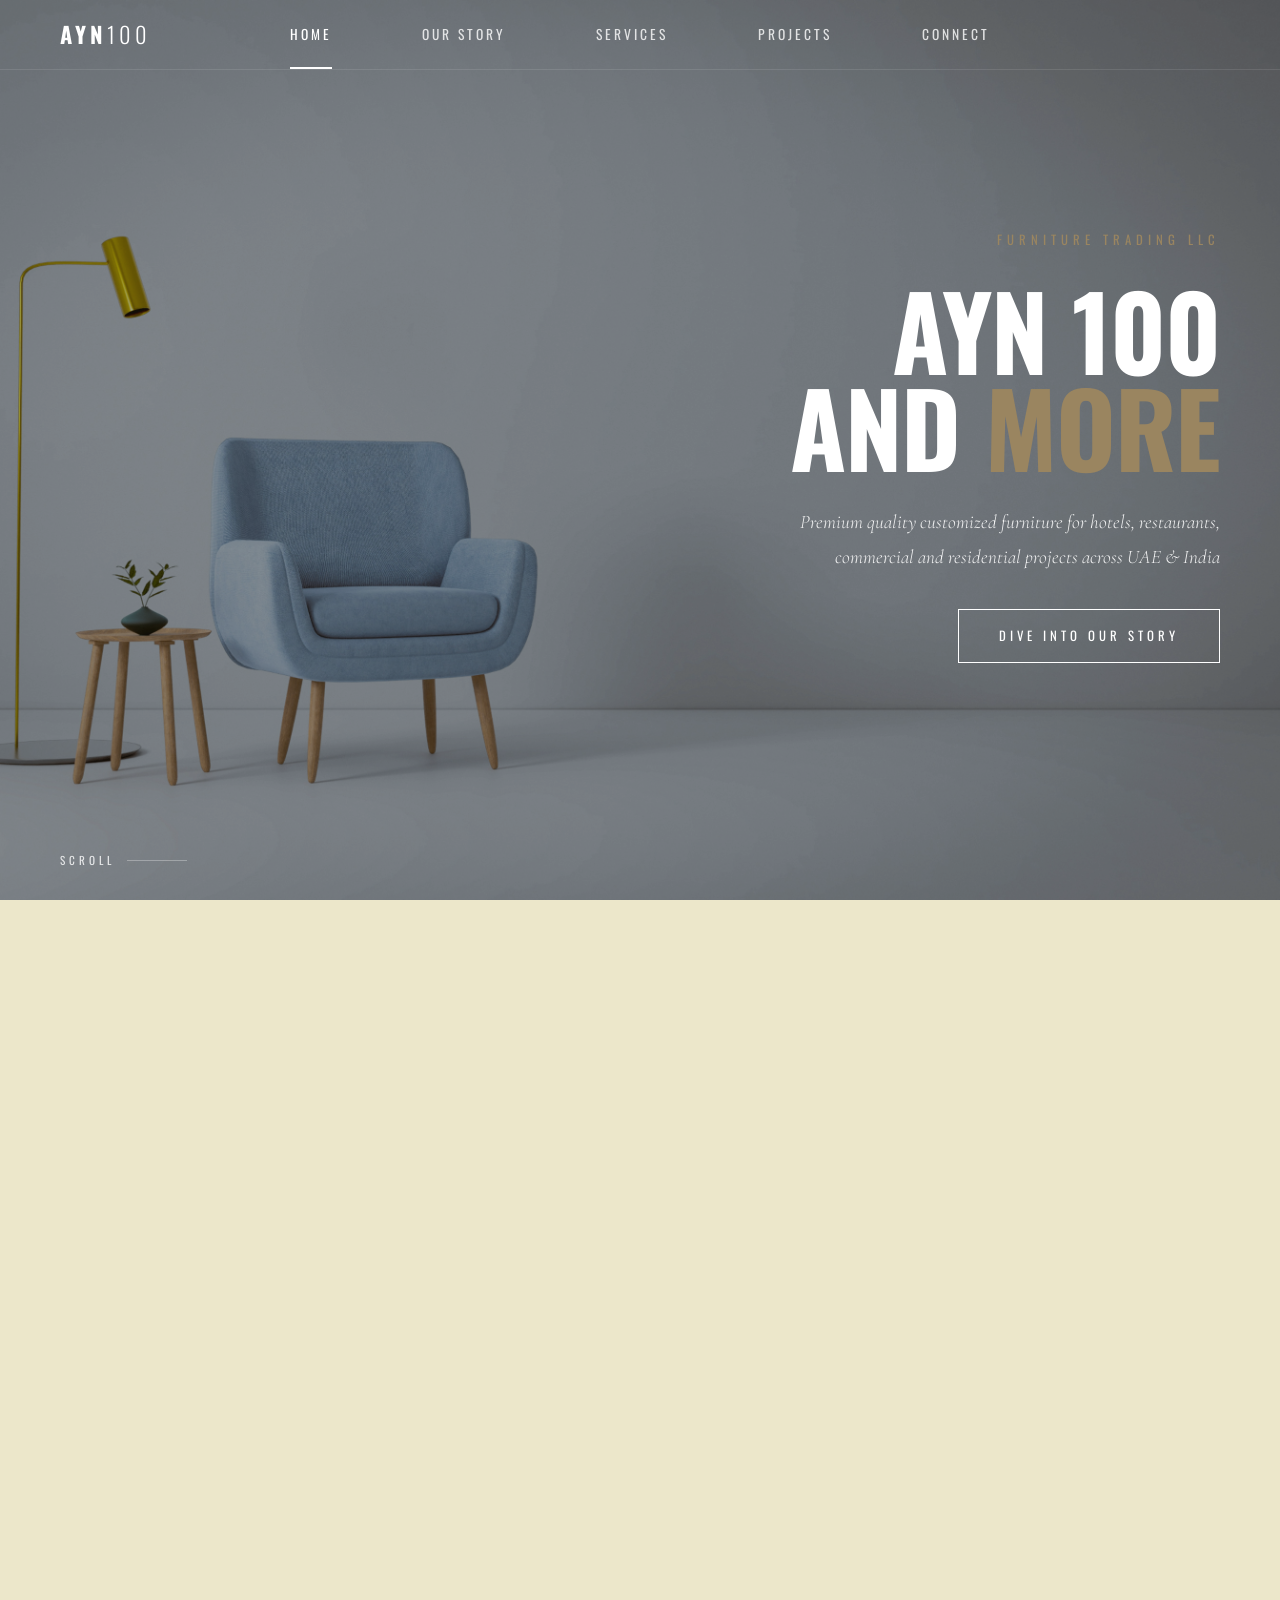
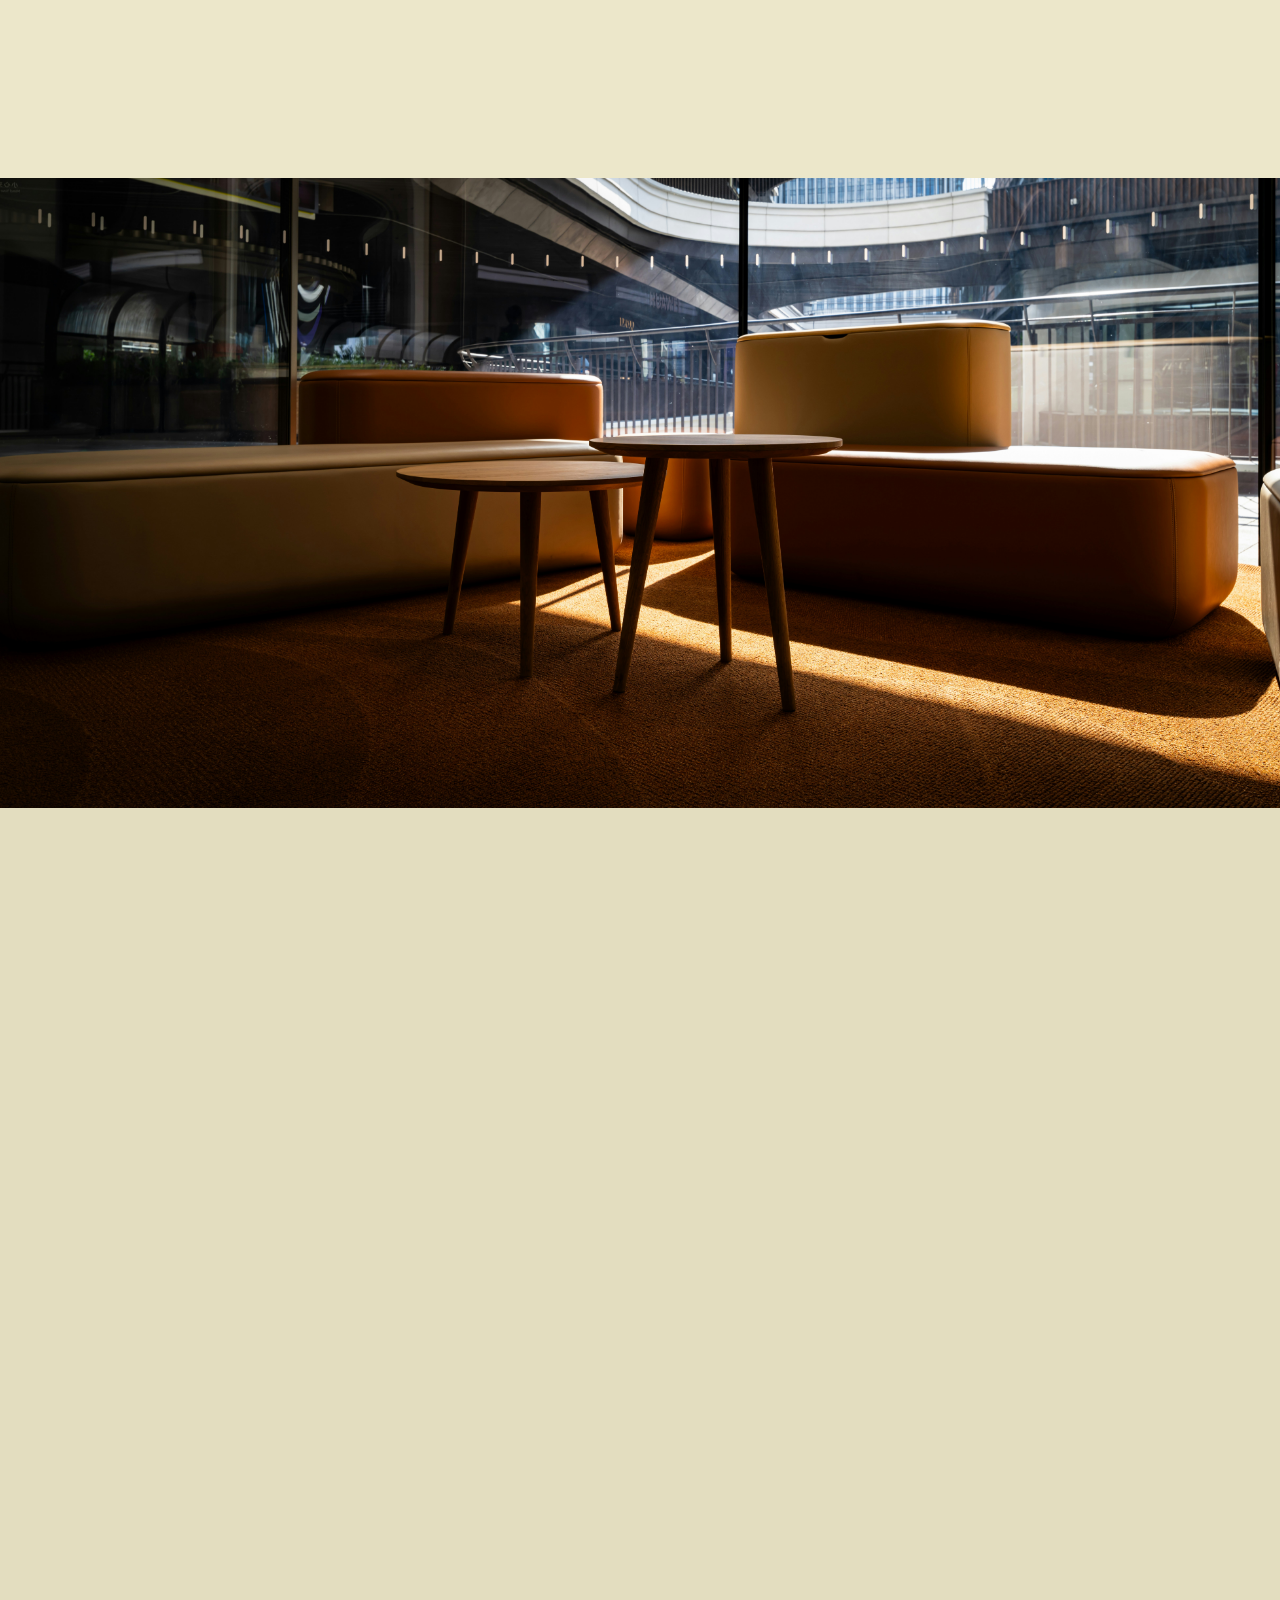
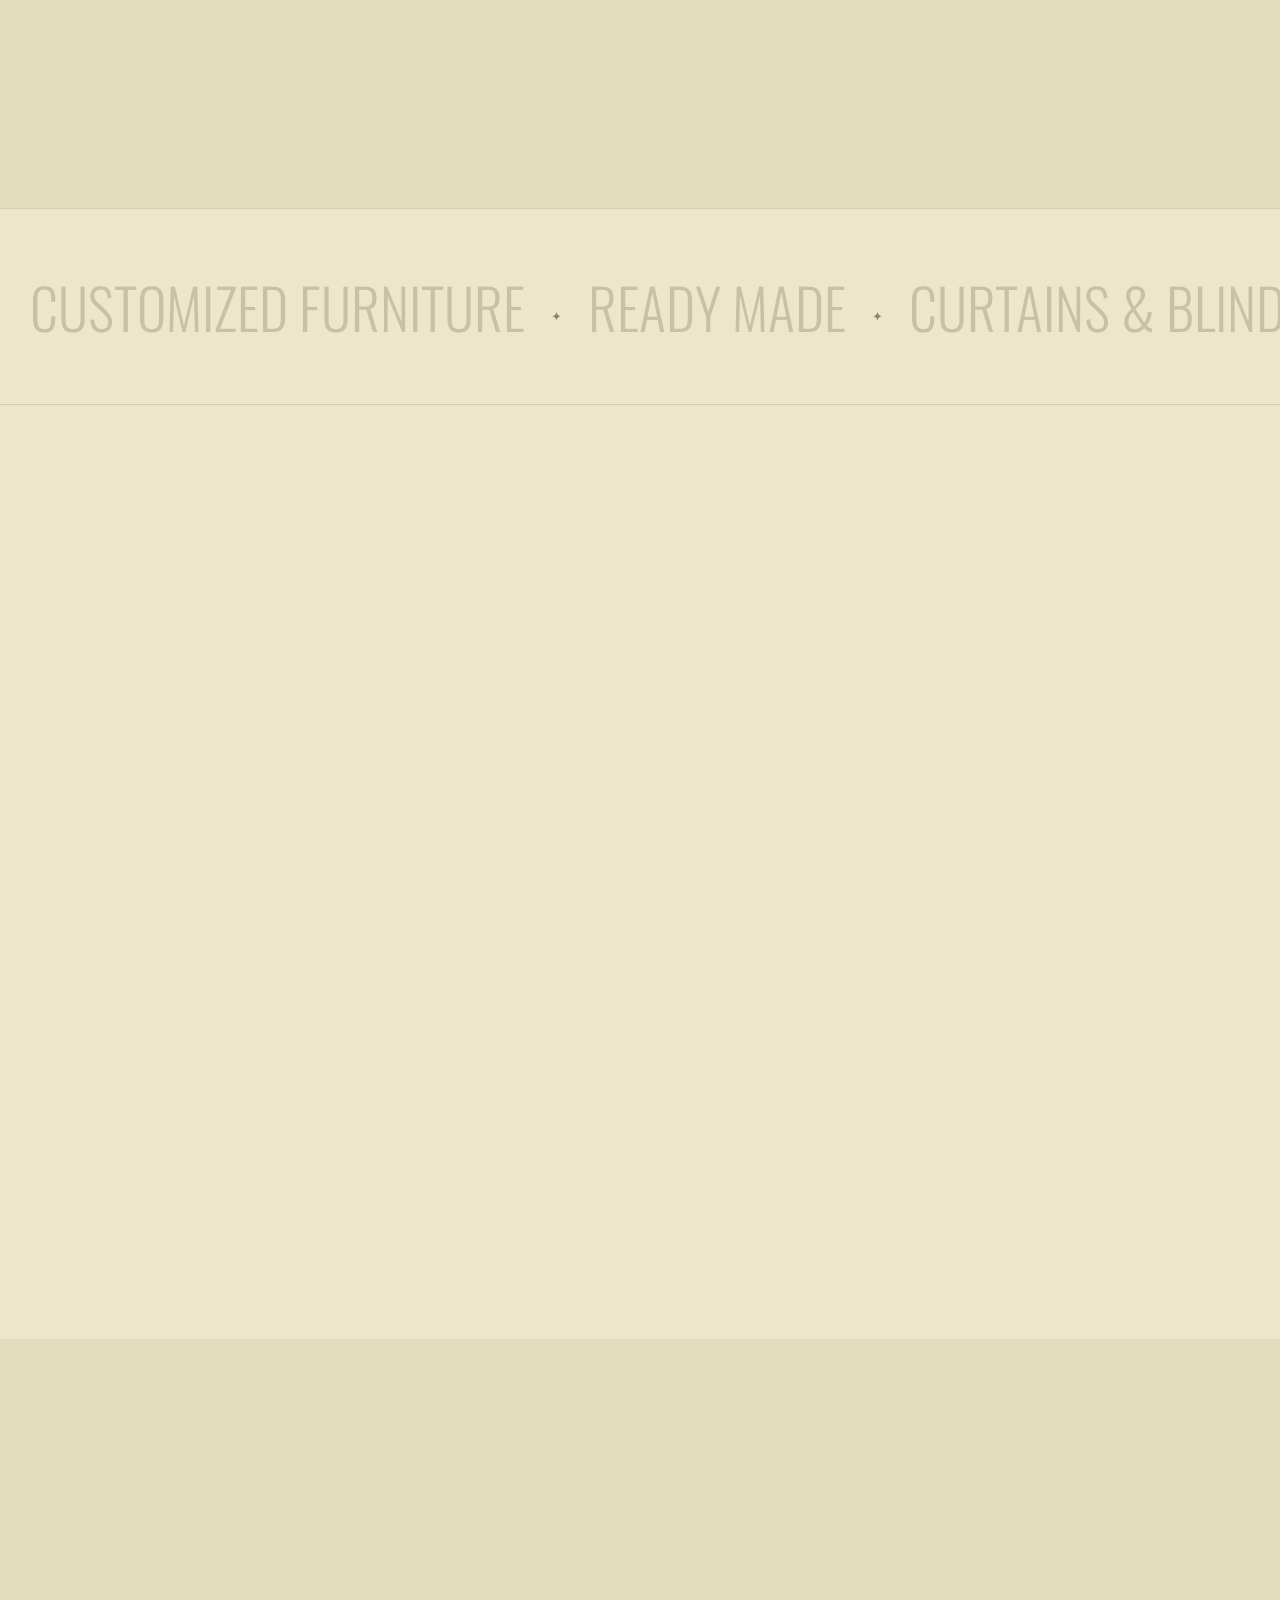
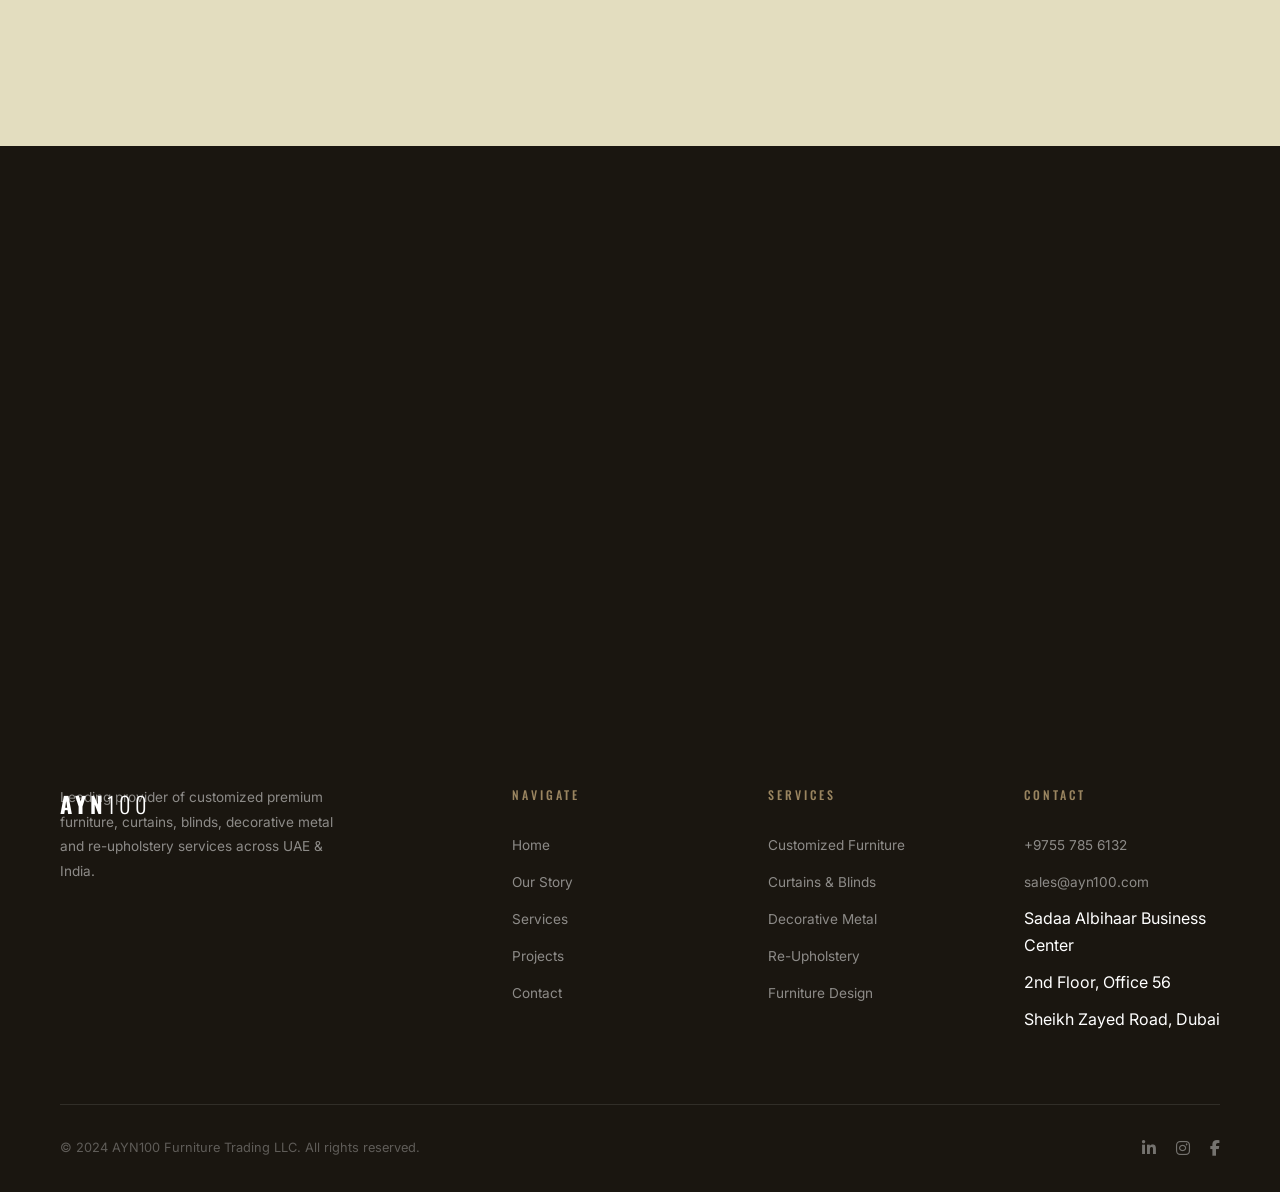
==== commit 67767829: "nj" ====
--- a/index.html
+++ b/index.html
@@ -1,15 +1,20 @@
 <!DOCTYPE html>
 <html lang="en">
+
 <head>
   <meta charset="UTF-8">
   <meta name="viewport" content="width=device-width, initial-scale=1.0">
   <title>AYN100 Furniture Trading LLC | Premium Bespoke Furniture UAE</title>
-  <meta name="description" content="AYN100 Furniture Trading LLC — Leading provider of customized premium furniture, curtains, blinds, decorative metal and re-upholstery services across UAE & India.">
+  <meta name="description"
+    content="AYN100 Furniture Trading LLC — Leading provider of customized premium furniture, curtains, blinds, decorative metal and re-upholstery services across UAE & India.">
   <link rel="stylesheet" href="css/style.css">
   <link rel="stylesheet" href="https://cdnjs.cloudflare.com/ajax/libs/font-awesome/6.5.1/css/all.min.css">
 </head>
-<body>
-  <div class="preloader"><div class="preloader-logo">AYN100</div></div>
+
+<body class="home">
+  <div class="preloader">
+    <div class="preloader-logo">AYN100</div>
+  </div>
 
   <!-- Navigation -->
   <nav class="nav" id="mainNav">
@@ -24,23 +29,27 @@
     <div class="hamburger" id="hamburger"><span></span><span></span><span></span></div>
   </nav>
   <div class="mobile-menu" id="mobileMenu">
-    <a href="index.html">Home</a><a href="about.html">Our Story</a><a href="services.html">Services</a><a href="projects.html">Projects</a><a href="contact.html">Connect</a>
-  </div>
-
-  <!-- Hero Section — Split Layout -->
-  <section class="hero" id="hero">
-    <div class="container">
-      <div class="hero-content">
+    <a href="index.html">Home</a><a href="about.html">Our Story</a><a href="services.html">Services</a><a
+      href="projects.html">Projects</a><a href="contact.html">Connect</a>
+  </div>
+
+  <!-- Hero Section — Full Parallax -->
+  <section class="hero full-parallax" id="hero">
+    <div class="parallax-bg" style="background-image: url('images/heroq.jpg');">
+    </div>
+    <div class="hero-overlay-dark"></div>
+    <div class="container"
+      style="position: relative; z-index: 2; height: 100vh; display: flex; align-items: center; justify-content: flex-end;">
+      <div class="hero-content" style="text-align: right; max-width: 600px;">
         <p class="hero-tag">Furniture Trading LLC</p>
-        <h1 class="hero-title">BESPOKE<br>FURNITURE<br>AND <em>MORE</em></h1>
-        <p class="hero-subtitle">Premium quality customized furniture for hotels, restaurants, commercial and residential projects across UAE & India</p>
+        <h1 class="hero-title">AYN 100<br>AND <em>MORE</em></h1>
+        <p class="hero-subtitle" style="margin: 0 0 0 auto;">Premium quality customized furniture for hotels,
+          restaurants,
+          commercial and residential projects across UAE & India</p>
         <a href="about.html" class="hero-btn"><span>Dive Into Our Story</span></a>
       </div>
-      <div class="hero-image">
-        <img src="images/hero-main.png" alt="AYN100 Premium Furniture Showroom">
-      </div>
-    </div>
-    <div class="hero-scroll">
+    </div>
+    <div class="hero-scroll light">
       <span>Scroll</span>
       <div class="scroll-line"></div>
     </div>
@@ -51,14 +60,18 @@
     <div class="container">
       <div class="about-grid">
         <div class="about-image reveal-left">
-          <img src="images/about-craft.png" alt="AYN100 Craftsmanship">
+          <img src="images/ss.jpg" alt="AYN100 Craftsmanship">
         </div>
         <div class="about-text reveal-right">
           <p class="section-tag">More Than A Decade</p>
           <h2 class="section-title">From Dubai<br>To You</h2>
           <div class="section-divider"></div>
-          <p class="section-subtitle">AYN100 Furniture Trading LLC is one of the leading furniture companies in UAE & India. We provide the best quality products and services, growing our offerings daily so that our customers have the finest experience.</p>
-          <p class="section-subtitle" style="margin-top: 15px;">Select and procure any furniture finish products under a single entity. Receive constant and dependable deliveries all across UAE — creating an experience that is pleasurable while delivering peace of mind every time.</p>
+          <p class="section-subtitle">AYN100 Furniture Trading LLC is one of the leading furniture companies in UAE &
+            India. We provide the best quality products and services, growing our offerings daily so that our customers
+            have the finest experience.</p>
+          <p class="section-subtitle" style="margin-top: 15px;">Select and procure any furniture finish products under a
+            single entity. Receive constant and dependable deliveries all across UAE — creating an experience that is
+            pleasurable while delivering peace of mind every time.</p>
           <div class="about-stats">
             <div>
               <div class="stat-number" data-count="15" data-suffix="+">0</div>
@@ -80,7 +93,7 @@
 
   <!-- Full Width Image -->
   <div class="full-image-section">
-    <img src="images/project-hotel.png" alt="AYN100 Hotel Project">
+    <img src="images/2sw.jpg" alt="AYN100 Hotel Project">
   </div>
 
   <!-- Services Section -->
@@ -139,8 +152,12 @@
   <!-- Marquee -->
   <div class="marquee-section">
     <div class="marquee-track">
-      <span class="marquee-item">Customized Furniture <span>✦</span> Ready Made <span>✦</span> Curtains & Blinds <span>✦</span> Fabrics <span>✦</span> Decorative Metal <span>✦</span> Re-Upholstery <span>✦</span> Project Management <span>✦</span> Furniture Design <span>✦</span></span>
-      <span class="marquee-item">Customized Furniture <span>✦</span> Ready Made <span>✦</span> Curtains & Blinds <span>✦</span> Fabrics <span>✦</span> Decorative Metal <span>✦</span> Re-Upholstery <span>✦</span> Project Management <span>✦</span> Furniture Design <span>✦</span></span>
+      <span class="marquee-item">Customized Furniture <span>✦</span> Ready Made <span>✦</span> Curtains & Blinds
+        <span>✦</span> Fabrics <span>✦</span> Decorative Metal <span>✦</span> Re-Upholstery <span>✦</span> Project
+        Management <span>✦</span> Furniture Design <span>✦</span></span>
+      <span class="marquee-item">Customized Furniture <span>✦</span> Ready Made <span>✦</span> Curtains & Blinds
+        <span>✦</span> Fabrics <span>✦</span> Decorative Metal <span>✦</span> Re-Upholstery <span>✦</span> Project
+        Management <span>✦</span> Furniture Design <span>✦</span></span>
     </div>
   </div>
 
@@ -155,19 +172,31 @@
       <div class="projects-grid">
         <div class="project-card reveal">
           <img src="images/project-hotel.png" alt="Luxury Hotel Project">
-          <div class="project-overlay"><h3>Grand Hyatt Interiors</h3><p>Hotel &bull; Dubai</p></div>
+          <div class="project-overlay">
+            <h3>Grand Hyatt Interiors</h3>
+            <p>Hotel &bull; Dubai</p>
+          </div>
         </div>
         <div class="project-card reveal">
           <img src="images/project-residential.png" alt="Premium Residential Project">
-          <div class="project-overlay"><h3>Palm Jumeirah Villa</h3><p>Residential &bull; Dubai</p></div>
+          <div class="project-overlay">
+            <h3>Palm Jumeirah Villa</h3>
+            <p>Residential &bull; Dubai</p>
+          </div>
         </div>
         <div class="project-card reveal">
           <img src="images/hero-main.png" alt="Commercial Lounge Project">
-          <div class="project-overlay"><h3>Executive Business Lounge</h3><p>Commercial &bull; Abu Dhabi</p></div>
+          <div class="project-overlay">
+            <h3>Executive Business Lounge</h3>
+            <p>Commercial &bull; Abu Dhabi</p>
+          </div>
         </div>
         <div class="project-card reveal">
           <img src="images/about-craft.png" alt="Boutique Hotel">
-          <div class="project-overlay"><h3>Boutique Hotel Suites</h3><p>Hotel &bull; Sharjah</p></div>
+          <div class="project-overlay">
+            <h3>Boutique Hotel Suites</h3>
+            <p>Hotel &bull; Sharjah</p>
+          </div>
         </div>
       </div>
       <div style="margin-top: 50px;" class="reveal">
@@ -180,8 +209,9 @@
   <section class="section testimonial-section">
     <div class="container">
       <div class="testimonial-content reveal">
-        <p class="section-tag" style="text-align:center;">Personalized Experience</p>
-        <p class="testimonial-quote">"It's the prestigious AYN100 assurance that you can merge your imagination and expectations about your dream furniture with our expertise, and we bring you a smile."</p>
+        <p class="section-tag">Personalized Experience</p>
+        <p class="testimonial-quote">"It's the prestigious AYN100 assurance that you can merge your imagination and
+          expectations about your dream furniture with our expertise, and we bring you a smile."</p>
         <p class="testimonial-author">— The AYN100 Promise</p>
       </div>
     </div>
@@ -191,11 +221,12 @@
   <section class="cta-section">
     <div class="container" style="position:relative; z-index:2;">
       <div class="reveal">
-        <p class="section-tag" style="text-align:center;">Start Your Journey</p>
-        <h2 class="section-title" style="text-align:center; max-width:700px; margin:0 auto 20px;">Ready to Transform Your Space?</h2>
+        <p class="section-tag">Start Your Journey</p>
+        <h2 class="section-title">Ready to Transform Your Space?</h2>
         <div class="section-divider" style="margin: 20px auto;"></div>
-        <p class="section-subtitle" style="text-align:center; margin: 0 auto 40px; color: rgba(255,255,255,0.6);">Let us bring your vision to life with our expertise in premium furniture solutions</p>
-        <div style="text-align:center;">
+        <p class="section-subtitle">Let us bring your vision to life with our expertise in premium furniture solutions
+        </p>
+        <div>
           <a href="contact.html" class="hero-btn" style="opacity:1;animation:none;"><span>Get In Touch</span></a>
         </div>
       </div>
@@ -208,7 +239,8 @@
       <div class="footer-grid">
         <div class="footer-brand">
           <a href="index.html" class="nav-logo">AYN<span>100</span></a>
-          <p>Leading provider of customized premium furniture, curtains, blinds, decorative metal and re-upholstery services across UAE & India.</p>
+          <p>Leading provider of customized premium furniture, curtains, blinds, decorative metal and re-upholstery
+            services across UAE & India.</p>
         </div>
         <div>
           <h4>Navigate</h4>
@@ -254,4 +286,5 @@
 
   <script src="js/main.js"></script>
 </body>
-</html>
+
+</html>
--- a/css/style.css
+++ b/css/style.css
@@ -53,13 +53,25 @@
   background: var(--bg); border-bottom: 1px solid var(--border);
   transition: all 0.4s var(--ease);
 }
-.nav.scrolled { box-shadow: 0 2px 20px rgba(0,0,0,0.06); }
+.nav.scrolled { background: var(--bg); border-bottom: 1px solid var(--border); box-shadow: 0 2px 20px rgba(0,0,0,0.06); }
+
+/* Transparent Nav before scroll */
+.nav:not(.scrolled) { background: transparent; border-bottom: 1px solid rgba(255,255,255,0.1); }
+.nav:not(.scrolled) .nav-logo { color: #fff; }
+.nav:not(.scrolled) .nav-links a { color: rgba(255,255,255,0.8); }
+.nav:not(.scrolled) .nav-links a:hover,
+.nav:not(.scrolled) .nav-links a.active { color: #fff; }
+.nav:not(.scrolled) .nav-links a::after { background: #fff; }
+.nav:not(.scrolled) .hamburger span { background: #fff; }
 .nav-logo {
   font-family: var(--font-heading); font-size: 1.4rem; font-weight: 700;
   letter-spacing: 4px; text-transform: uppercase; color: var(--text);
+  flex-shrink: 0;
+  position: absolute; /* Take out of flow so links are perfectly centered */
+  left: 60px;
 }
 .nav-logo span { font-weight: 300; }
-.nav-links { display: flex; gap: 0; align-items: center; height: 100%; }
+.nav-links { display: flex; gap: 40px; align-items: center; height: 100%; width: 100%; justify-content: center; }
 .nav-links a {
   font-family: var(--font-heading); font-size: 0.85rem; font-weight: 400;
   letter-spacing: 3px; text-transform: uppercase; color: var(--text-light);
@@ -100,12 +112,31 @@
 
 /* ─── HERO ─── */
 .hero {
-  min-height: 100vh; display: flex; align-items: center;
-  padding: 70px 0 0; position: relative; overflow: hidden;
-  background: var(--bg);
-}
-.hero .container { display: flex; align-items: center; justify-content: space-between; width: 100%; }
-.hero-content { flex: 1; padding-right: 60px; }
+  min-height: 100vh; position: relative; overflow: hidden;
+  background: var(--bg); padding: 0;
+}
+.parallax-bg {
+  position: absolute; top: 0; left: 0; width: 100%; height: 120%;
+  background-attachment: fixed; background-position: center; background-size: cover;
+  z-index: 0; transform-origin: top;
+}
+.hero-overlay-dark {
+  position: absolute; inset: 0; background: rgba(10, 10, 10, 0.4); z-index: 1;
+}
+.hero.full-parallax .hero-content {
+  padding-right: 0; color: #fff; text-align: center; width: 100%;
+}
+.hero.full-parallax .hero-tag { color: var(--gold-light); }
+.hero.full-parallax .hero-title em { color: var(--gold-light); }
+.hero.full-parallax .hero-subtitle { color: rgba(255,255,255,0.9); }
+.hero.full-parallax .hero-btn { border-color: #fff; color: #fff; }
+.hero.full-parallax .hero-btn::before { background: #fff; }
+.hero.full-parallax .hero-btn:hover span { color: var(--bg-dark); }
+.hero-scroll.light span { color: rgba(255,255,255,0.8); }
+.hero-scroll.light .scroll-line { background: rgba(255,255,255,0.3); }
+.hero-scroll.light .scroll-line::after { background: #fff; }
+
+.hero-content { padding-right: 60px; }
 .hero-tag {
   font-family: var(--font-heading); font-size: 0.8rem; font-weight: 400;
   letter-spacing: 5px; text-transform: uppercase; color: var(--text-muted);
@@ -141,12 +172,6 @@
 .hero-btn span { position: relative; z-index: 1; transition: color 0.5s; }
 .hero-btn:hover span { color: var(--bg); }
 
-.hero-image {
-  flex: 0 0 45%; max-width: 45%; height: 85vh;
-  opacity: 0; animation: fadeUp 0.8s 0.4s forwards;
-}
-.hero-image img { width: 100%; height: 100%; object-fit: cover; }
-
 .hero-scroll {
   position: absolute; bottom: 30px; left: 60px; z-index: 2;
   display: flex; align-items: center; gap: 12px;
@@ -169,18 +194,19 @@
 .section-tag {
   font-family: var(--font-heading); font-size: 0.75rem; font-weight: 400;
   letter-spacing: 5px; text-transform: uppercase; color: var(--text-muted);
-  margin-bottom: 15px;
+  margin-bottom: 15px; text-align: center;
 }
 .section-title {
   font-family: var(--font-heading); font-size: clamp(2.2rem, 4.5vw, 4rem);
   font-weight: 700; line-height: 1; text-transform: uppercase;
-  letter-spacing: 1px; margin-bottom: 20px;
+  letter-spacing: 1px; margin-bottom: 20px; text-align: center;
 }
 .section-subtitle {
   font-family: var(--font-body); font-size: 0.95rem; font-weight: 300;
   color: var(--text-light); max-width: 600px; line-height: 1.8;
-}
-.section-divider { width: 50px; height: 2px; background: var(--text); margin: 20px 0; }
+  text-align: center; margin-left: auto; margin-right: auto;
+}
+.section-divider { width: 50px; height: 2px; background: var(--text); margin: 20px auto; }
 
 /* ─── ABOUT ─── */
 .about-grid { display: grid; grid-template-columns: 1fr 1fr; gap: 80px; align-items: center; margin-top: 80px; }
@@ -286,18 +312,17 @@
 
 /* ─── PAGE HEADER ─── */
 .page-header {
-  height: 50vh; display: flex; align-items: flex-end;
-  padding: 0 0 60px; background: var(--bg-alt);
-  border-bottom: 1px solid var(--border); margin-top: 70px;
-}
-.page-header-content { padding: 0 60px; }
-.page-header-content .section-tag { margin-bottom: 10px; }
+  height: 60vh; display: flex; align-items: center; justify-content: center;
+  position: relative; overflow: hidden; background: var(--bg-dark);
+  margin-top: 0; border-bottom: none;
+}
+
+.page-header-content { padding: 0 60px; width: 100%; text-align: center; position: relative; z-index: 2; color: var(--text); }
+.page-header-content .section-tag { margin-bottom: 10px; text-align: center; color: var(--text-muted); }
 .page-header-content h1 {
   font-family: var(--font-heading); font-size: clamp(3rem, 6vw, 5.5rem);
-  font-weight: 700; text-transform: uppercase; line-height: 0.95;
-}
-.hero-bg { display: none; }
-.hero-overlay { display: none; }
+  font-weight: 700; text-transform: uppercase; line-height: 0.95; color: var(--text);
+}
 
 /* ─── VALUES ─── */
 .values-grid { display: grid; grid-template-columns: repeat(3, 1fr); gap: 30px; margin-top: 60px; }
@@ -369,13 +394,23 @@
 }
 .submit-btn:hover { background: var(--gold); }
 
-/* ─── REVEAL ─── */
-.reveal { opacity: 0; transform: translateY(30px); transition: all 0.7s var(--ease); }
+/* ─── PREMIUM REVEAL ANIMATIONS ─── */
+.reveal { opacity: 0; transform: translateY(40px); transition: opacity 1s cubic-bezier(0.165, 0.84, 0.44, 1), transform 1s cubic-bezier(0.165, 0.84, 0.44, 1); }
 .reveal.active { opacity: 1; transform: translateY(0); }
-.reveal-left { opacity: 0; transform: translateX(-30px); transition: all 0.7s var(--ease); }
+.reveal-left { opacity: 0; transform: translateX(-50px); transition: opacity 1s cubic-bezier(0.165, 0.84, 0.44, 1), transform 1s cubic-bezier(0.165, 0.84, 0.44, 1); }
 .reveal-left.active { opacity: 1; transform: translateX(0); }
-.reveal-right { opacity: 0; transform: translateX(30px); transition: all 0.7s var(--ease); }
+.reveal-right { opacity: 0; transform: translateX(50px); transition: opacity 1s cubic-bezier(0.165, 0.84, 0.44, 1), transform 1s cubic-bezier(0.165, 0.84, 0.44, 1); }
 .reveal-right.active { opacity: 1; transform: translateX(0); }
+
+/* Staggering Delays for Grid Elements */
+.services-grid > :nth-child(1), .projects-grid > :nth-child(1), .values-grid > :nth-child(1), .timeline > :nth-child(1) { transition-delay: 0s; }
+.services-grid > :nth-child(2), .projects-grid > :nth-child(2), .values-grid > :nth-child(2), .timeline > :nth-child(2) { transition-delay: 0.1s; }
+.services-grid > :nth-child(3), .projects-grid > :nth-child(3), .values-grid > :nth-child(3), .timeline > :nth-child(3) { transition-delay: 0.2s; }
+.services-grid > :nth-child(4), .projects-grid > :nth-child(4), .values-grid > :nth-child(4), .timeline > :nth-child(4) { transition-delay: 0.3s; }
+.services-grid > :nth-child(5), .values-grid > :nth-child(5), .timeline > :nth-child(5) { transition-delay: 0.4s; }
+.services-grid > :nth-child(6), .values-grid > :nth-child(6) { transition-delay: 0.5s; }
+.services-grid > :nth-child(7) { transition-delay: 0.6s; }
+.services-grid > :nth-child(8) { transition-delay: 0.7s; }
 
 /* ─── RESPONSIVE ─── */
 @media (max-width: 1024px) {
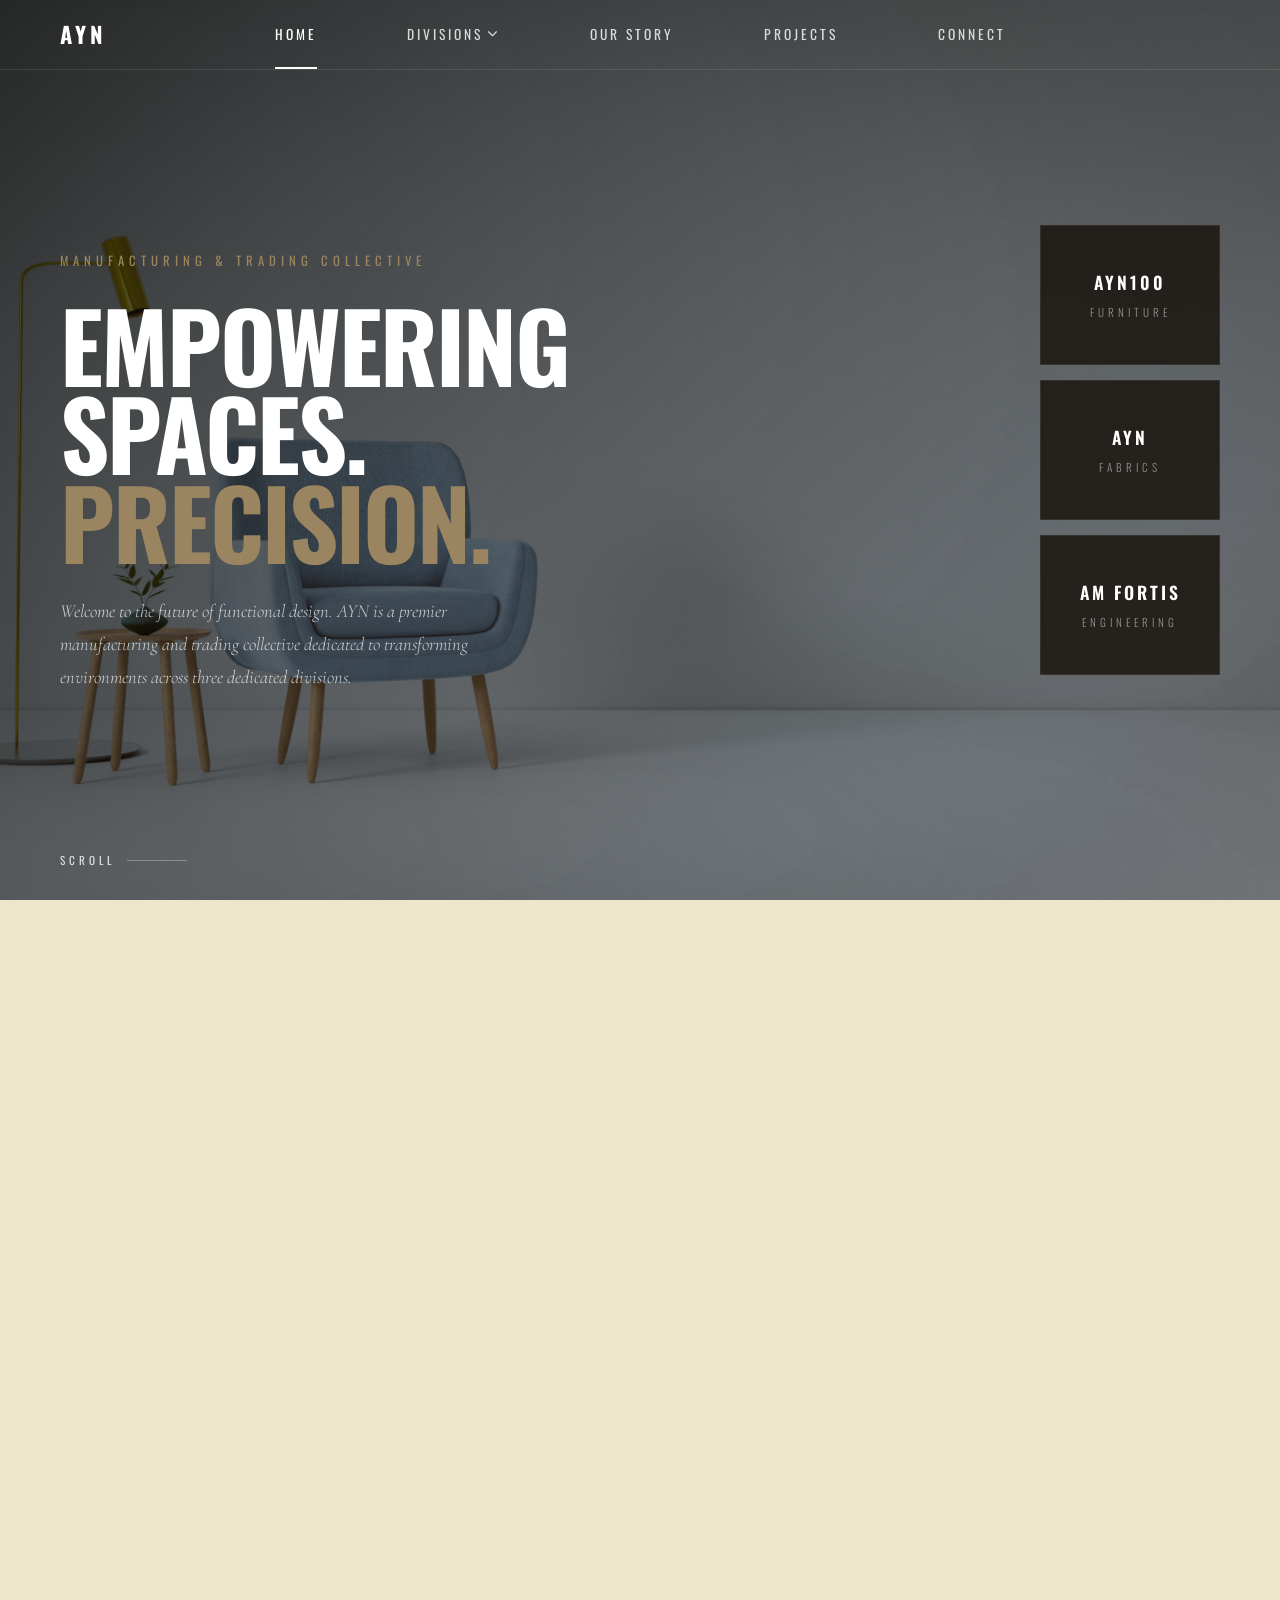
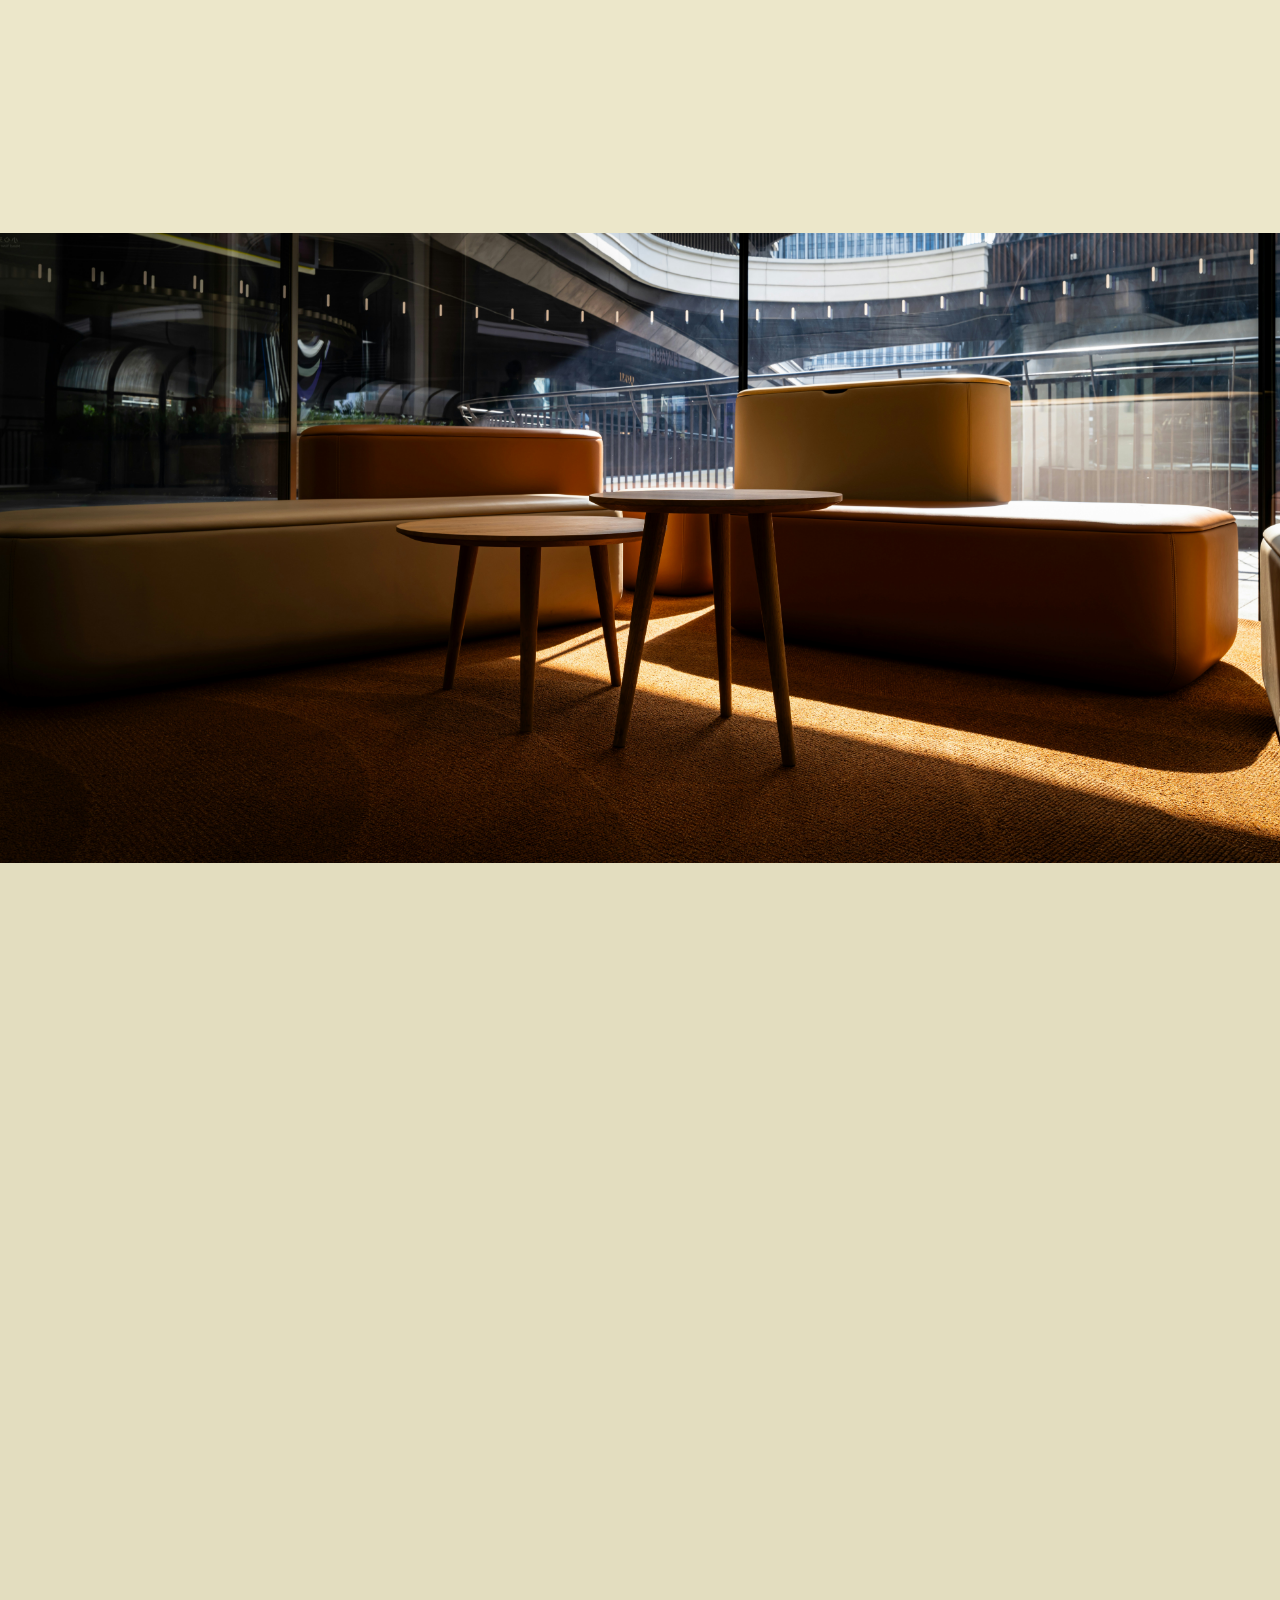
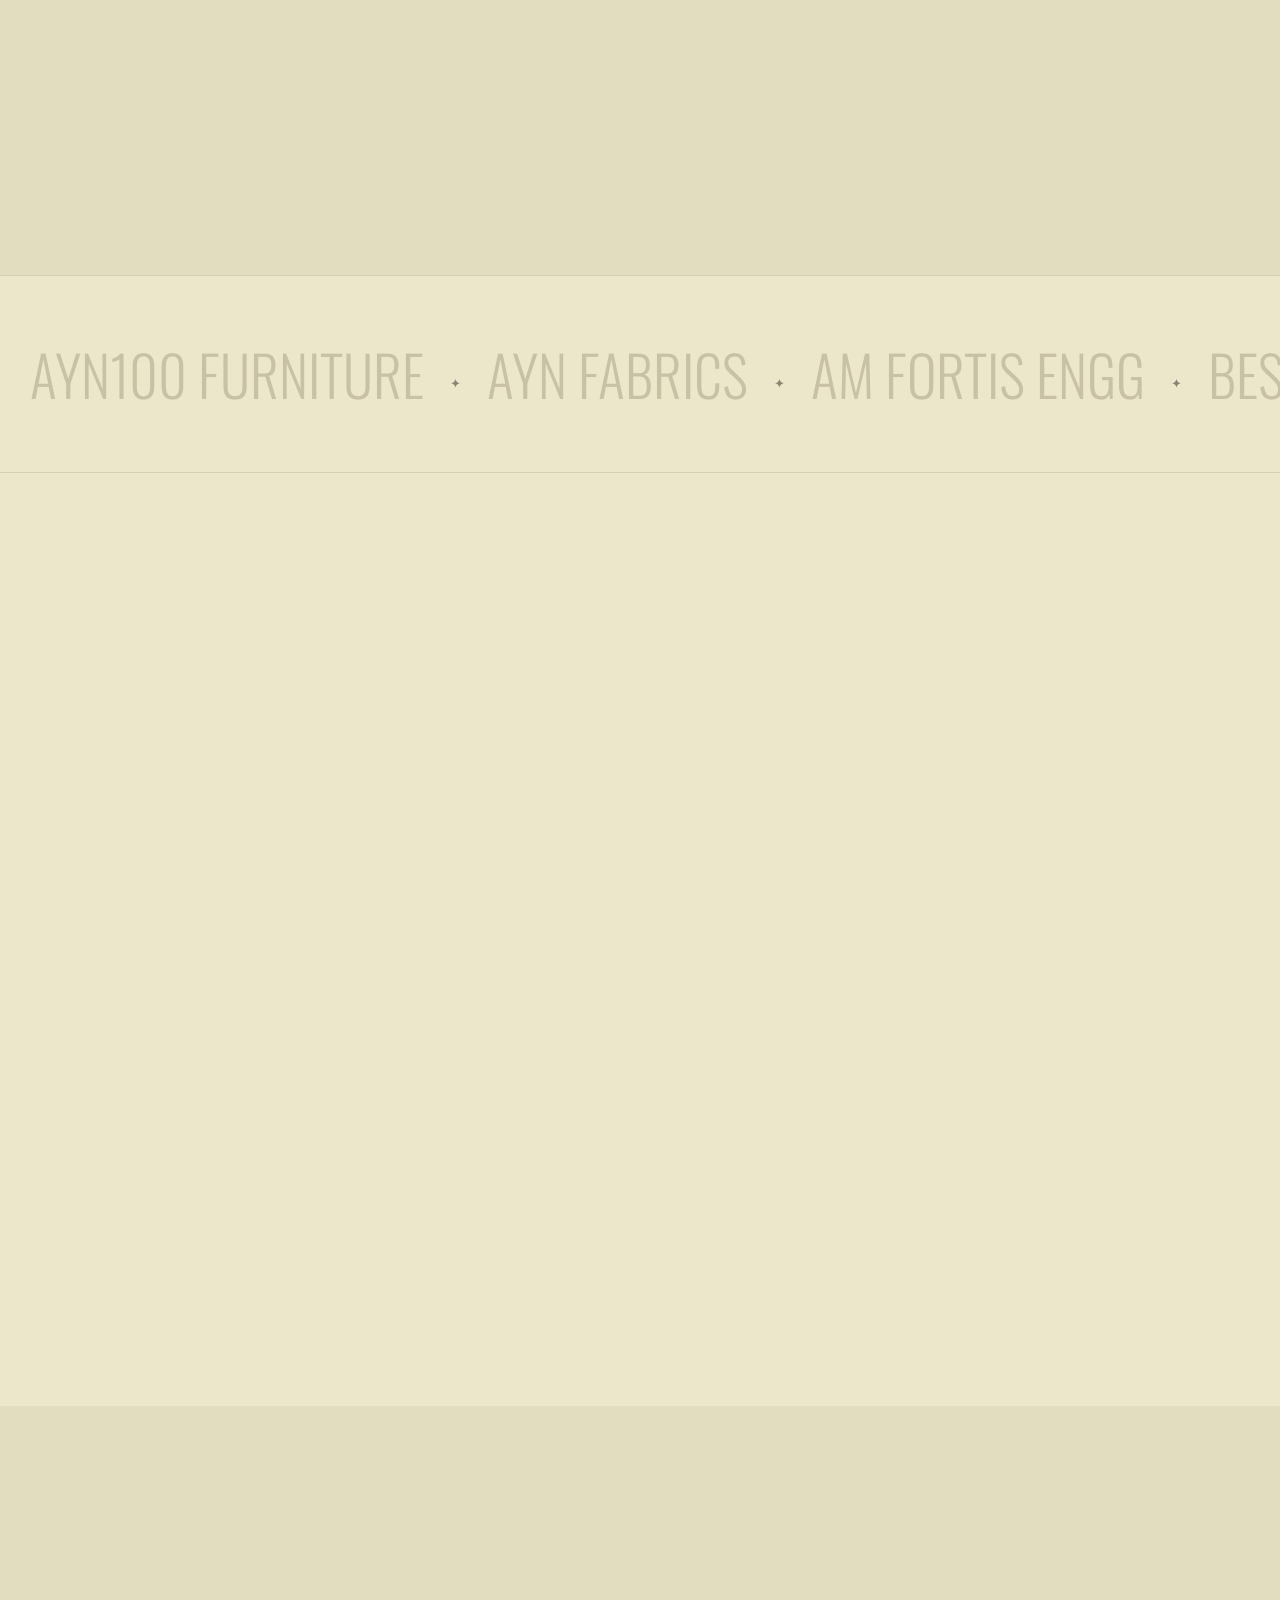
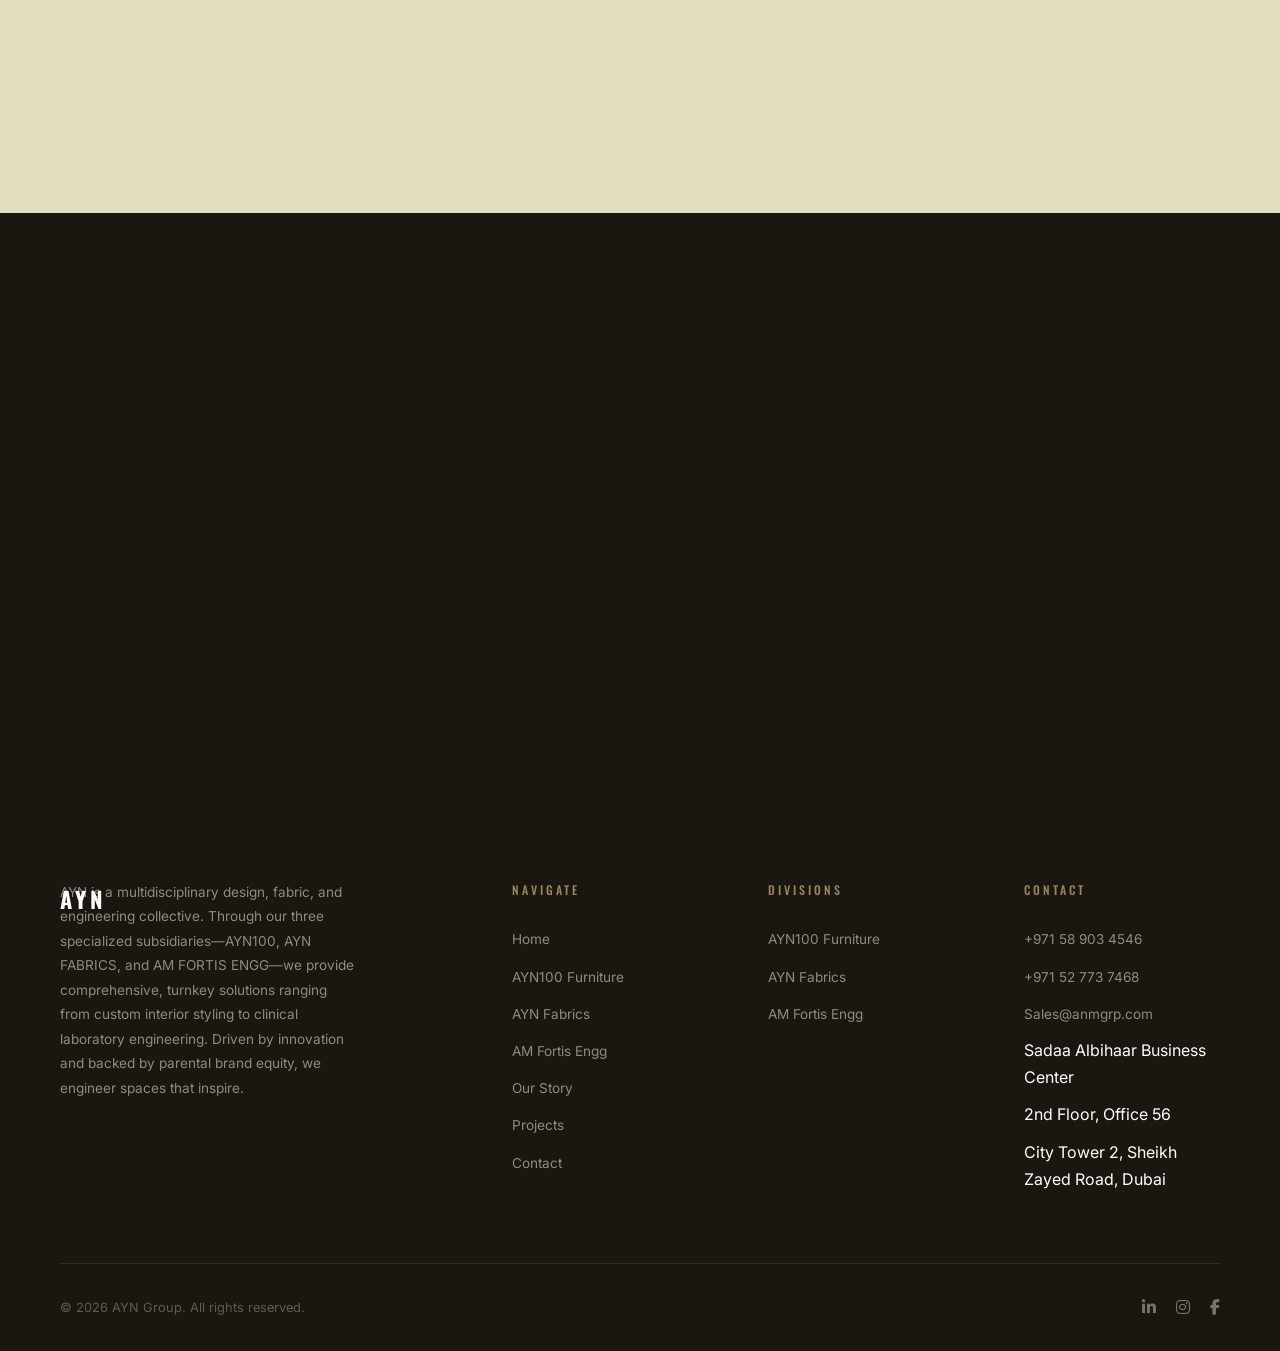
==== commit e91bde35: "nj" ====
--- a/index.html
+++ b/index.html
@@ -4,52 +4,104 @@
 <head>
   <meta charset="UTF-8">
   <meta name="viewport" content="width=device-width, initial-scale=1.0">
-  <title>AYN100 Furniture Trading LLC | Premium Bespoke Furniture UAE</title>
+  <title>AYN Group | Empowering Spaces. Engineering Precision.</title>
   <meta name="description"
-    content="AYN100 Furniture Trading LLC — Leading provider of customized premium furniture, curtains, blinds, decorative metal and re-upholstery services across UAE & India.">
+    content="AYN is a premier manufacturing and trading collective dedicated to transforming environments through three specialized divisions: AYN100 Furniture, AYN Fabrics, and AM Fortis Engg.">
   <link rel="stylesheet" href="css/style.css">
   <link rel="stylesheet" href="https://cdnjs.cloudflare.com/ajax/libs/font-awesome/6.5.1/css/all.min.css">
 </head>
 
 <body class="home">
   <div class="preloader">
-    <div class="preloader-logo">AYN100</div>
+    <div class="preloader-logo">AYN</div>
   </div>
 
   <!-- Navigation -->
   <nav class="nav" id="mainNav">
-    <a href="index.html" class="nav-logo">AYN<span>100</span></a>
+    <a href="index.html" class="nav-logo">AYN</a>
     <div class="nav-links">
       <a href="index.html" class="active">Home</a>
+      <div class="nav-dropdown">
+        <a href="#" class="dropdown-trigger">Divisions <i class="fas fa-chevron-down" style="font-size:0.65rem;margin-left:4px;"></i></a>
+        <div class="dropdown-content">
+          <a href="ayn100.html">AYN100 Furniture</a>
+          <a href="fabrics.html">AYN Fabrics</a>
+          <a href="fortis.html">AM Fortis Engg</a>
+        </div>
+      </div>
       <a href="about.html">Our Story</a>
-      <a href="services.html">Services</a>
       <a href="projects.html">Projects</a>
-      <a href="contact.html">Connect</a>
+      <a href="contact.html" class="nav-cta">Connect</a>
     </div>
     <div class="hamburger" id="hamburger"><span></span><span></span><span></span></div>
   </nav>
   <div class="mobile-menu" id="mobileMenu">
-    <a href="index.html">Home</a><a href="about.html">Our Story</a><a href="services.html">Services</a><a
-      href="projects.html">Projects</a><a href="contact.html">Connect</a>
+    <a href="index.html">Home</a>
+    <a href="ayn100.html">AYN100 Furniture</a>
+    <a href="fabrics.html">AYN Fabrics</a>
+    <a href="fortis.html">AM Fortis Engg</a>
+    <a href="about.html">Our Story</a>
+    <a href="projects.html">Projects</a>
+    <a href="contact.html">Connect</a>
   </div>
 
-  <!-- Hero Section — Full Parallax -->
-  <section class="hero full-parallax" id="hero">
-    <div class="parallax-bg" style="background-image: url('images/heroq.jpg');">
-    </div>
-    <div class="hero-overlay-dark"></div>
-    <div class="container"
-      style="position: relative; z-index: 2; height: 100vh; display: flex; align-items: center; justify-content: flex-end;">
-      <div class="hero-content" style="text-align: right; max-width: 600px;">
-        <p class="hero-tag">Furniture Trading LLC</p>
-        <h1 class="hero-title">AYN 100<br>AND <em>MORE</em></h1>
-        <p class="hero-subtitle" style="margin: 0 0 0 auto;">Premium quality customized furniture for hotels,
-          restaurants,
-          commercial and residential projects across UAE & India</p>
-        <a href="about.html" class="hero-btn"><span>Dive Into Our Story</span></a>
-      </div>
-    </div>
-    <div class="hero-scroll light">
+  <!-- Hero Section — Interactive Division Selector -->
+  <section class="hero-interactive" id="hero">
+    <!-- Background layers — one per division, crossfade on hover -->
+    <div class="hero-bg-layer active" data-division="default" style="background-image: url('images/heroq.jpg');"></div>
+    <div class="hero-bg-layer" data-division="ayn100" style="background-image: url('images/beigebg.jpg');"></div>
+    <div class="hero-bg-layer" data-division="fabrics" style="background-image: url('images/bg2.jpg');"></div>
+    <div class="hero-bg-layer" data-division="fortis" style="background-image: url('images/project-fortis.png');"></div>
+    <div class="hero-interactive-overlay"></div>
+
+    <div class="hero-interactive-inner">
+      <!-- Left: Dynamic headline text -->
+      <div class="hero-text-side">
+        <p class="hero-tag" style="opacity:0; animation: fadeUp 0.8s 0.3s forwards;">Manufacturing & Trading Collective</p>
+
+        <!-- Default state text -->
+        <div class="hero-text-block active" data-division="default">
+          <h1 class="hero-mega-title">EMPOWERING<br>SPACES.<br><em>PRECISION.</em></h1>
+          <p class="hero-interactive-sub">Welcome to the future of functional design. AYN is a premier manufacturing and trading collective dedicated to transforming environments across three dedicated divisions.</p>
+        </div>
+
+        <!-- AYN100 text -->
+        <div class="hero-text-block" data-division="ayn100">
+          <h1 class="hero-mega-title">BESPOKE<br>FURNITURE<br><em>CREATOR</em></h1>
+          <p class="hero-interactive-sub">Fully customized, high-end luxury furniture tailored to the exact aesthetic and functional requirements of residential, commercial, and hospitality projects.</p>
+        </div>
+
+        <!-- AYN Fabrics text -->
+        <div class="hero-text-block" data-division="fabrics">
+          <h1 class="hero-mega-title">PREMIUM<br>TEXTILES<br><em>CURATOR</em></h1>
+          <p class="hero-interactive-sub">An elite range of luxury textiles, custom curtains, and soft furnishings blending tactile elegance with technical performance for inspired interiors.</p>
+        </div>
+
+        <!-- AM Fortis text -->
+        <div class="hero-text-block" data-division="fortis">
+          <h1 class="hero-mega-title">PRECISION<br>LAB<br><em>ENGINEER</em></h1>
+          <p class="hero-interactive-sub">Heavy-duty, sterile-compliant laboratory and medical furniture. Advanced ergonomics, chemical-resistant surfaces, and scientific precision.</p>
+        </div>
+      </div>
+
+      <!-- Right: Division selector buttons -->
+      <div class="hero-division-nav">
+        <a href="ayn100.html" class="hero-div-btn" data-division="ayn100">
+          <span class="hero-div-btn-label">AYN100</span>
+          <span class="hero-div-btn-sub">Furniture</span>
+        </a>
+        <a href="fabrics.html" class="hero-div-btn" data-division="fabrics">
+          <span class="hero-div-btn-label">AYN</span>
+          <span class="hero-div-btn-sub">Fabrics</span>
+        </a>
+        <a href="fortis.html" class="hero-div-btn" data-division="fortis">
+          <span class="hero-div-btn-label">AM FORTIS</span>
+          <span class="hero-div-btn-sub">Engineering</span>
+        </a>
+      </div>
+    </div>
+
+    <div class="hero-scroll light" style="z-index: 5;">
       <span>Scroll</span>
       <div class="scroll-line"></div>
     </div>
@@ -60,18 +112,14 @@
     <div class="container">
       <div class="about-grid">
         <div class="about-image reveal-left">
-          <img src="images/ss.jpg" alt="AYN100 Craftsmanship">
+          <img src="images/ss.jpg" alt="AYN Craftsmanship">
         </div>
         <div class="about-text reveal-right">
-          <p class="section-tag">More Than A Decade</p>
-          <h2 class="section-title">From Dubai<br>To You</h2>
-          <div class="section-divider"></div>
-          <p class="section-subtitle">AYN100 Furniture Trading LLC is one of the leading furniture companies in UAE &
-            India. We provide the best quality products and services, growing our offerings daily so that our customers
-            have the finest experience.</p>
-          <p class="section-subtitle" style="margin-top: 15px;">Select and procure any furniture finish products under a
-            single entity. Receive constant and dependable deliveries all across UAE — creating an experience that is
-            pleasurable while delivering peace of mind every time.</p>
+          <p class="section-tag">About The Group</p>
+          <h2 class="section-title" style="text-align: left;">Engineered<br>To Inspire</h2>
+          <div class="section-divider" style="margin: 20px 0;"></div>
+          <p class="section-subtitle" style="text-align: left; max-width: 100%;">AYN is a multidisciplinary design, fabric, and engineering collective. Through our three specialized subsidiaries—AYN100, AYN FABRICS, and AM FORTIS ENGG—we provide comprehensive, turnkey solutions ranging from custom interior styling to clinical laboratory engineering. Driven by innovation and backed by parental brand equity, we engineer spaces that inspire.</p>
+          <p class="section-subtitle" style="text-align: left; max-width: 100%; margin-top: 15px;">Whether it is luxury customized residential spaces, soft furnishings curation, or sterile clinical labs, our collective brings a decade of regional delivery expertise, absolute precision, and dependability to every space we build.</p>
           <div class="about-stats">
             <div>
               <div class="stat-number" data-count="15" data-suffix="+">0</div>
@@ -93,57 +141,69 @@
 
   <!-- Full Width Image -->
   <div class="full-image-section">
-    <img src="images/2sw.jpg" alt="AYN100 Hotel Project">
+    <img src="images/2sw.jpg" alt="AYN Luxury Project">
   </div>
 
-  <!-- Services Section -->
-  <section class="section" id="services" style="background: var(--bg-alt);">
+  <!-- Divisions Section -->
+  <section class="section" id="divisions" style="background: var(--bg-alt);">
     <div class="container">
       <div class="reveal">
-        <p class="section-tag">What We Offer</p>
-        <h2 class="section-title">Our Services</h2>
+        <p class="section-tag">Our Capabilities</p>
+        <h2 class="section-title">The Three Brand Divisions</h2>
         <div class="section-divider"></div>
-      </div>
-      <div class="services-grid">
-        <div class="service-card reveal">
-          <div class="service-icon"><i class="fas fa-couch"></i></div>
-          <h3>Customized Furniture</h3>
-          <p>Bespoke pieces crafted to your exact specifications, merging imagination with expert craftsmanship.</p>
-        </div>
-        <div class="service-card reveal">
-          <div class="service-icon"><i class="fas fa-chair"></i></div>
-          <h3>Ready Made Furniture</h3>
-          <p>Curated collection of premium ready-made pieces that bring instant elegance to any space.</p>
-        </div>
-        <div class="service-card reveal">
-          <div class="service-icon"><i class="fas fa-wind"></i></div>
-          <h3>Curtains & Blinds</h3>
-          <p>Premium window treatments in luxurious fabrics, perfectly tailored for your interiors.</p>
-        </div>
-        <div class="service-card reveal">
-          <div class="service-icon"><i class="fas fa-scroll"></i></div>
-          <h3>Premium Fabrics</h3>
-          <p>An extensive library of the finest fabrics sourced from around the world.</p>
-        </div>
-        <div class="service-card reveal">
-          <div class="service-icon"><i class="fas fa-gem"></i></div>
-          <h3>Decorative Metal</h3>
-          <p>Punched, expanded, woven, or finished metals with unique patterns and textures.</p>
-        </div>
-        <div class="service-card reveal">
-          <div class="service-icon"><i class="fas fa-tools"></i></div>
-          <h3>Re-Upholstery</h3>
-          <p>Breathe new life into beloved furniture with expert fabric restoration.</p>
-        </div>
-        <div class="service-card reveal">
-          <div class="service-icon"><i class="fas fa-tasks"></i></div>
-          <h3>Project Management</h3>
-          <p>End-to-end project coordination ensuring timely delivery and quality control.</p>
-        </div>
-        <div class="service-card reveal">
-          <div class="service-icon"><i class="fas fa-pencil-ruler"></i></div>
-          <h3>Furniture Design</h3>
-          <p>Innovative design that transforms creative concepts into functional masterpieces.</p>
+        <p class="section-subtitle" style="margin-bottom: 40px;">Select a division to explore our specialized solutions:</p>
+      </div>
+      
+      <div class="divisions-grid">
+        <!-- Division 1 -->
+        <div class="division-card reveal" style="background-image: url('images/hero-main.png');">
+          <div class="division-card-content">
+            <span class="division-badge">Division 01</span>
+            <h3>AYN100 Furniture</h3>
+            <p class="division-headline">Bespoke Craftsmanship for Distinctive Spaces</p>
+            <p class="division-desc">AYN100 is where your vision meets world-class artisanal execution. We specialize in high-end, fully customized furniture tailored to the exact aesthetic and functional requirements of luxury residential, commercial, and hospitality projects.</p>
+            <ul class="division-offerings">
+              <li><i class="fas fa-check"></i> Custom Luxury Residential Furniture</li>
+              <li><i class="fas fa-check"></i> Bespoke Office & Executive Commercial Fit-outs</li>
+              <li><i class="fas fa-check"></i> Tailored Hospitality & Retail Concept Furniture</li>
+              <li><i class="fas fa-check"></i> Turnkey Space Planning & Material Selection</li>
+            </ul>
+            <a href="ayn100.html" class="division-link">Explore Division <i class="fas fa-arrow-right"></i></a>
+          </div>
+        </div>
+        
+        <!-- Division 2 -->
+        <div class="division-card reveal" style="background-image: url('images/about-craft.png');">
+          <div class="division-card-content">
+            <span class="division-badge">Division 02</span>
+            <h3>AYN Fabrics</h3>
+            <p class="division-headline">Premium Textiles & Window Dressings for Inspired Interiors</p>
+            <p class="division-desc">AYN FABRICS curates and manufactures an elite range of luxury textiles, custom curtains, and soft furnishings. Designed to complement high-end interiors, our collections blend tactile elegance with technical performance.</p>
+            <ul class="division-offerings">
+              <li><i class="fas fa-check"></i> Custom Curtains, Drapery & Automated Treatments</li>
+              <li><i class="fas fa-check"></i> Premium Upholstery Fabrics</li>
+              <li><i class="fas fa-check"></i> Flame-Retardant & Performance Textiles</li>
+              <li><i class="fas fa-check"></i> Bespoke Cushions & Soft Accessories</li>
+            </ul>
+            <a href="fabrics.html" class="division-link">Explore Division <i class="fas fa-arrow-right"></i></a>
+          </div>
+        </div>
+
+        <!-- Division 3 -->
+        <div class="division-card reveal" style="background-image: url('images/project-fortis.png');">
+          <div class="division-card-content">
+            <span class="division-badge">Division 03</span>
+            <h3>AM Fortis Engg</h3>
+            <p class="division-headline">High-Precision Engineering for Laboratory Environments</p>
+            <p class="division-desc">AM FORTIS ENGG is a specialized engineering division dedicated to designing and manufacturing heavy-duty, high-performance medical and laboratory furniture. Built on advanced ergonomics and sterile configurations.</p>
+            <ul class="division-offerings">
+              <li><i class="fas fa-check"></i> Clinical-Grade Laboratory Benches & Workstations</li>
+              <li><i class="fas fa-check"></i> Chemical-Resistant, Heavy-Duty Modular Cabinetry</li>
+              <li><i class="fas fa-check"></i> Ergonomic Medical & Healthcare Seating</li>
+              <li><i class="fas fa-check"></i> Customized Stainless Steel Sterile Furniture</li>
+            </ul>
+            <a href="fortis.html" class="division-link">Explore Division <i class="fas fa-arrow-right"></i></a>
+          </div>
         </div>
       </div>
     </div>
@@ -152,12 +212,8 @@
   <!-- Marquee -->
   <div class="marquee-section">
     <div class="marquee-track">
-      <span class="marquee-item">Customized Furniture <span>✦</span> Ready Made <span>✦</span> Curtains & Blinds
-        <span>✦</span> Fabrics <span>✦</span> Decorative Metal <span>✦</span> Re-Upholstery <span>✦</span> Project
-        Management <span>✦</span> Furniture Design <span>✦</span></span>
-      <span class="marquee-item">Customized Furniture <span>✦</span> Ready Made <span>✦</span> Curtains & Blinds
-        <span>✦</span> Fabrics <span>✦</span> Decorative Metal <span>✦</span> Re-Upholstery <span>✦</span> Project
-        Management <span>✦</span> Furniture Design <span>✦</span></span>
+      <span class="marquee-item">AYN100 Furniture <span>✦</span> AYN Fabrics <span>✦</span> AM Fortis Engg <span>✦</span> Bespoke Design <span>✦</span> Premium Textiles <span>✦</span> Sterile Laboratory Engineering <span>✦</span></span>
+      <span class="marquee-item">AYN100 Furniture <span>✦</span> AYN Fabrics <span>✦</span> AM Fortis Engg <span>✦</span> Bespoke Design <span>✦</span> Premium Textiles <span>✦</span> Sterile Laboratory Engineering <span>✦</span></span>
     </div>
   </div>
 
@@ -192,10 +248,10 @@
           </div>
         </div>
         <div class="project-card reveal">
-          <img src="images/about-craft.png" alt="Boutique Hotel">
+          <img src="images/project-fortis.png" alt="Clinical Lab Project">
           <div class="project-overlay">
-            <h3>Boutique Hotel Suites</h3>
-            <p>Hotel &bull; Sharjah</p>
+            <h3>Diagnostic Research Facility</h3>
+            <p>Laboratory &bull; Dubai</p>
           </div>
         </div>
       </div>
@@ -209,10 +265,9 @@
   <section class="section testimonial-section">
     <div class="container">
       <div class="testimonial-content reveal">
-        <p class="section-tag">Personalized Experience</p>
-        <p class="testimonial-quote">"It's the prestigious AYN100 assurance that you can merge your imagination and
-          expectations about your dream furniture with our expertise, and we bring you a smile."</p>
-        <p class="testimonial-author">— The AYN100 Promise</p>
+        <p class="section-tag">Personalized Assurance</p>
+        <p class="testimonial-quote">"It's the prestigious AYN assurance that you can merge your imagination and expectations about your dream space with our expertise, and we bring you a smile."</p>
+        <p class="testimonial-author">— The AYN Promise</p>
       </div>
     </div>
   </section>
@@ -224,8 +279,7 @@
         <p class="section-tag">Start Your Journey</p>
         <h2 class="section-title">Ready to Transform Your Space?</h2>
         <div class="section-divider" style="margin: 20px auto;"></div>
-        <p class="section-subtitle">Let us bring your vision to life with our expertise in premium furniture solutions
-        </p>
+        <p class="section-subtitle">Let us bring your vision to life with our expertise across our three specialized divisions</p>
         <div>
           <a href="contact.html" class="hero-btn" style="opacity:1;animation:none;"><span>Get In Touch</span></a>
         </div>
@@ -238,45 +292,47 @@
     <div class="container">
       <div class="footer-grid">
         <div class="footer-brand">
-          <a href="index.html" class="nav-logo">AYN<span>100</span></a>
-          <p>Leading provider of customized premium furniture, curtains, blinds, decorative metal and re-upholstery
-            services across UAE & India.</p>
+          <a href="index.html" class="nav-logo">AYN</a>
+          <p>
+            AYN is a multidisciplinary design, fabric, and engineering collective. Through our three specialized subsidiaries—AYN100, AYN FABRICS, and AM FORTIS ENGG—we provide comprehensive, turnkey solutions ranging from custom interior styling to clinical laboratory engineering. Driven by innovation and backed by parental brand equity, we engineer spaces that inspire.
+          </p>
         </div>
         <div>
           <h4>Navigate</h4>
           <ul>
             <li><a href="index.html">Home</a></li>
+            <li><a href="ayn100.html">AYN100 Furniture</a></li>
+            <li><a href="fabrics.html">AYN Fabrics</a></li>
+            <li><a href="fortis.html">AM Fortis Engg</a></li>
             <li><a href="about.html">Our Story</a></li>
-            <li><a href="services.html">Services</a></li>
             <li><a href="projects.html">Projects</a></li>
             <li><a href="contact.html">Contact</a></li>
           </ul>
         </div>
         <div>
-          <h4>Services</h4>
+          <h4>Divisions</h4>
           <ul>
-            <li><a href="services.html">Customized Furniture</a></li>
-            <li><a href="services.html">Curtains & Blinds</a></li>
-            <li><a href="services.html">Decorative Metal</a></li>
-            <li><a href="services.html">Re-Upholstery</a></li>
-            <li><a href="services.html">Furniture Design</a></li>
+            <li><a href="ayn100.html">AYN100 Furniture</a></li>
+            <li><a href="fabrics.html">AYN Fabrics</a></li>
+            <li><a href="fortis.html">AM Fortis Engg</a></li>
           </ul>
         </div>
         <div>
           <h4>Contact</h4>
           <ul>
-            <li><a href="tel:+97557856132">+9755 785 6132</a></li>
-            <li><a href="mailto:sales@ayn100.com">sales@ayn100.com</a></li>
+            <li><a href="tel:+971589034546">+971 58 903 4546</a></li>
+            <li><a href="tel:+971527737468">+971 52 773 7468</a></li>
+            <li><a href="mailto:Sales@anmgrp.com">Sales@anmgrp.com</a></li>
             <li>Sadaa Albihaar Business Center</li>
             <li>2nd Floor, Office 56</li>
-            <li>Sheikh Zayed Road, Dubai</li>
+            <li>City Tower 2, Sheikh Zayed Road, Dubai</li>
           </ul>
         </div>
       </div>
       <div class="footer-bottom">
-        <p>&copy; 2024 AYN100 Furniture Trading LLC. All rights reserved.</p>
+        <p>&copy; 2026 AYN Group. All rights reserved.</p>
         <div class="social-links">
-          <a href="https://www.linkedin.com/in/ayn100-furniture" target="_blank"><i class="fab fa-linkedin-in"></i></a>
+          <a href="https://www.linkedin.com/in/anm-furniture" target="_blank"><i class="fab fa-linkedin-in"></i></a>
           <a href="#"><i class="fab fa-instagram"></i></a>
           <a href="#"><i class="fab fa-facebook-f"></i></a>
         </div>
--- a/css/style.css
+++ b/css/style.css
@@ -449,3 +449,487 @@
   .timeline::before, .timeline-item::before { display: none; }
   .timeline-year { text-align: center; }
 }
+
+/* ─── DIVISION THEME OVERRIDES ─── */
+body.division-ayn100 {
+  --gold: #7a6640;
+  --gold-light: #9a8560;
+}
+body.division-fabrics {
+  --gold: #a67c52;
+  --gold-light: #c59b72;
+}
+body.division-fortis {
+  --gold: #2b5c73;
+  --gold-light: #407b97;
+}
+
+/* ─── DROPDOWN NAVIGATION ─── */
+.nav-dropdown {
+  position: relative;
+  height: 100%;
+  display: flex;
+  align-items: center;
+}
+.nav-dropdown .dropdown-trigger {
+  cursor: pointer;
+}
+.dropdown-content {
+  position: absolute;
+  top: 100%;
+  left: 50%;
+  transform: translateX(-50%) translateY(10px);
+  background: var(--bg-dark);
+  min-width: 220px;
+  box-shadow: 0 10px 30px rgba(0,0,0,0.15);
+  opacity: 0;
+  visibility: hidden;
+  transition: all 0.3s var(--ease);
+  border: 1px solid rgba(255,255,255,0.08);
+  z-index: 1002;
+}
+.nav-dropdown:hover .dropdown-content {
+  opacity: 1;
+  visibility: visible;
+  transform: translateX(-50%) translateY(0);
+}
+.dropdown-content a {
+  color: rgba(255,255,255,0.7) !important;
+  padding: 15px 25px !important;
+  font-family: var(--font-heading);
+  font-size: 0.75rem;
+  letter-spacing: 2px;
+  text-transform: uppercase;
+  display: block;
+  border-bottom: 1px solid rgba(255,255,255,0.05);
+  transition: all 0.3s;
+  height: auto !important;
+}
+.dropdown-content a:last-child {
+  border-bottom: none;
+}
+.dropdown-content a:hover {
+  background: rgba(255,255,255,0.05);
+  color: #fff !important;
+}
+.nav:not(.scrolled) .dropdown-content {
+  background: rgba(10, 10, 10, 0.95);
+  backdrop-filter: blur(10px);
+}
+
+/* ─── DIVISIONS SECTION ─── */
+.divisions-grid {
+  display: grid;
+  grid-template-columns: repeat(3, 1fr);
+  gap: 30px;
+  margin-top: 60px;
+}
+.division-card {
+  position: relative;
+  height: 550px;
+  border: 1px solid var(--border);
+  overflow: hidden;
+  display: flex;
+  flex-direction: column;
+  justify-content: flex-end;
+  padding: 40px;
+  background-size: cover;
+  background-position: center;
+  transition: all 0.6s var(--ease);
+}
+.division-card::before {
+  content: '';
+  position: absolute;
+  inset: 0;
+  background: linear-gradient(180deg, rgba(26,22,16,0.1) 0%, rgba(26,22,16,0.9) 100%);
+  z-index: 1;
+  transition: opacity 0.5s var(--ease);
+}
+.division-card:hover {
+  transform: translateY(-10px);
+  box-shadow: 0 20px 40px rgba(0,0,0,0.15);
+  border-color: var(--gold-light);
+}
+.division-card:hover::before {
+  background: linear-gradient(180deg, rgba(26,22,16,0.05) 0%, rgba(26,22,16,0.95) 100%);
+}
+.division-card-content {
+  position: relative;
+  z-index: 2;
+  color: #fff;
+  transition: transform 0.5s var(--ease);
+}
+.division-badge {
+  font-family: var(--font-heading);
+  font-size: 0.75rem;
+  letter-spacing: 3px;
+  text-transform: uppercase;
+  color: var(--gold-light);
+  margin-bottom: 15px;
+}
+.division-card h3 {
+  font-family: var(--font-heading);
+  font-size: 1.8rem;
+  font-weight: 600;
+  text-transform: uppercase;
+  letter-spacing: 1px;
+  margin-bottom: 10px;
+}
+.division-headline {
+  font-family: var(--font-accent);
+  font-size: 1.1rem;
+  font-style: italic;
+  color: rgba(255,255,255,0.9);
+  margin-bottom: 20px;
+  line-height: 1.5;
+}
+.division-desc {
+  font-size: 0.85rem;
+  color: rgba(255,255,255,0.7);
+  line-height: 1.6;
+  margin-bottom: 25px;
+  display: -webkit-box;
+  -webkit-line-clamp: 4;
+  -webkit-box-orient: vertical;
+  overflow: hidden;
+  height: 0;
+  opacity: 0;
+  transition: height 0.5s var(--ease), opacity 0.5s var(--ease);
+}
+.division-card:hover .division-desc {
+  height: 90px;
+  opacity: 1;
+}
+.division-offerings {
+  list-style: none;
+  padding: 0;
+  margin: 0 0 30px;
+  border-top: 1px solid rgba(255,255,255,0.15);
+  padding-top: 20px;
+  display: flex;
+  flex-direction: column;
+  gap: 8px;
+  height: 0;
+  opacity: 0;
+  overflow: hidden;
+  transition: height 0.5s var(--ease), opacity 0.5s var(--ease);
+}
+.division-card:hover .division-offerings {
+  height: 110px;
+  opacity: 1;
+}
+.division-offerings li {
+  font-size: 0.8rem;
+  color: rgba(255,255,255,0.85);
+  display: flex;
+  align-items: center;
+  gap: 8px;
+}
+.division-offerings li i {
+  color: var(--gold-light);
+  font-size: 0.7rem;
+}
+.division-link {
+  font-family: var(--font-heading);
+  font-size: 0.75rem;
+  letter-spacing: 3px;
+  text-transform: uppercase;
+  color: #fff;
+  border-bottom: 1.5px solid var(--gold-light);
+  padding-bottom: 5px;
+  align-self: flex-start;
+  display: inline-flex;
+  align-items: center;
+  gap: 8px;
+  transition: all 0.3s;
+}
+.division-link:hover {
+  color: var(--gold-light);
+  border-bottom-color: #fff;
+}
+.division-link i {
+  transition: transform 0.3s;
+}
+.division-link:hover i {
+  transform: translateX(5px);
+}
+
+@media (max-width: 1024px) {
+  .divisions-grid {
+    grid-template-columns: 1fr;
+    gap: 40px;
+  }
+  .division-card {
+    height: 500px;
+  }
+  .division-desc, .division-offerings {
+    height: auto !important;
+    opacity: 1 !important;
+  }
+}
+
+/* ─── INTERACTIVE HERO (DIVISION SWITCHER) ─── */
+.hero-interactive {
+  position: relative;
+  width: 100%;
+  height: 100vh;
+  min-height: 700px;
+  overflow: hidden;
+  background: #0a0a08;
+}
+
+/* Background layers — stacked, crossfade via opacity */
+.hero-bg-layer {
+  position: absolute;
+  inset: 0;
+  background-size: cover;
+  background-position: center;
+  opacity: 0;
+  transition: opacity 1s cubic-bezier(0.4, 0, 0.2, 1);
+  z-index: 0;
+  transform: scale(1.05);
+}
+.hero-bg-layer.active {
+  opacity: 1;
+  transform: scale(1);
+  transition: opacity 1s cubic-bezier(0.4, 0, 0.2, 1), transform 8s cubic-bezier(0.4, 0, 0.2, 1);
+}
+
+/* Dark overlay */
+.hero-interactive-overlay {
+  position: absolute;
+  inset: 0;
+  background: linear-gradient(
+    135deg,
+    rgba(10, 10, 8, 0.82) 0%,
+    rgba(10, 10, 8, 0.55) 50%,
+    rgba(10, 10, 8, 0.3) 100%
+  );
+  z-index: 1;
+  transition: background 0.8s ease;
+}
+
+/* Inner layout — flex between text and nav */
+.hero-interactive-inner {
+  position: relative;
+  z-index: 3;
+  height: 100%;
+  max-width: 1400px;
+  margin: 0 auto;
+  padding: 0 60px;
+  display: flex;
+  align-items: center;
+  justify-content: space-between;
+  gap: 60px;
+}
+
+/* ── Left side: Text ── */
+.hero-text-side {
+  flex: 1;
+  position: relative;
+  min-height: 400px;
+}
+.hero-text-side .hero-tag {
+  color: var(--gold-light);
+  margin-bottom: 30px;
+}
+
+/* Text blocks — stacked absolutely, fade in/out */
+.hero-text-block {
+  position: absolute;
+  top: 50px;
+  left: 0;
+  opacity: 0;
+  transform: translateY(20px);
+  transition: opacity 0.6s cubic-bezier(0.4, 0, 0.2, 1), transform 0.6s cubic-bezier(0.4, 0, 0.2, 1);
+  pointer-events: none;
+}
+.hero-text-block.active {
+  opacity: 1;
+  transform: translateY(0);
+  pointer-events: auto;
+}
+
+/* Mega headline */
+.hero-mega-title {
+  font-family: var(--font-heading);
+  font-size: clamp(3.2rem, 7.5vw, 7.5rem);
+  font-weight: 700;
+  line-height: 0.92;
+  text-transform: uppercase;
+  letter-spacing: -2px;
+  color: #fff;
+  margin-bottom: 30px;
+}
+.hero-mega-title em {
+  font-style: normal;
+  color: var(--gold-light);
+  transition: color 0.5s;
+}
+
+/* Subtitle below headline */
+.hero-interactive-sub {
+  font-family: var(--font-accent);
+  font-size: 1.15rem;
+  font-weight: 300;
+  font-style: italic;
+  color: rgba(255, 255, 255, 0.75);
+  max-width: 480px;
+  line-height: 1.8;
+}
+
+/* ── Right side: Division navigation buttons ── */
+.hero-division-nav {
+  display: flex;
+  flex-direction: column;
+  gap: 15px;
+  z-index: 4;
+  flex-shrink: 0;
+  opacity: 0;
+  animation: fadeUp 0.8s 0.8s forwards;
+}
+
+/* Individual division button */
+.hero-div-btn {
+  display: flex;
+  flex-direction: column;
+  align-items: center;
+  justify-content: center;
+  width: 180px;
+  height: 140px;
+  background: rgba(26, 22, 16, 0.85);
+  border: 1px solid rgba(255, 255, 255, 0.08);
+  text-decoration: none;
+  transition: all 0.5s cubic-bezier(0.4, 0, 0.2, 1);
+  position: relative;
+  overflow: hidden;
+  backdrop-filter: blur(8px);
+}
+.hero-div-btn::before {
+  content: '';
+  position: absolute;
+  inset: 0;
+  background: var(--gold);
+  opacity: 0;
+  transition: opacity 0.5s;
+}
+.hero-div-btn:hover,
+.hero-div-btn.active {
+  border-color: var(--gold-light);
+  background: rgba(26, 22, 16, 0.95);
+  transform: translateX(-8px);
+  box-shadow: 8px 0 30px rgba(0, 0, 0, 0.3);
+}
+.hero-div-btn:hover::before,
+.hero-div-btn.active::before {
+  opacity: 0.1;
+}
+
+/* Button text */
+.hero-div-btn-label {
+  position: relative;
+  z-index: 1;
+  font-family: var(--font-heading);
+  font-size: 1.1rem;
+  font-weight: 600;
+  letter-spacing: 3px;
+  text-transform: uppercase;
+  color: #fff;
+  transition: color 0.4s;
+}
+.hero-div-btn-sub {
+  position: relative;
+  z-index: 1;
+  font-family: var(--font-heading);
+  font-size: 0.7rem;
+  font-weight: 300;
+  letter-spacing: 4px;
+  text-transform: uppercase;
+  color: rgba(255, 255, 255, 0.5);
+  margin-top: 6px;
+  transition: color 0.4s;
+}
+.hero-div-btn:hover .hero-div-btn-sub,
+.hero-div-btn.active .hero-div-btn-sub {
+  color: var(--gold-light);
+}
+
+/* Active indicator line */
+.hero-div-btn::after {
+  content: '';
+  position: absolute;
+  left: 0;
+  top: 0;
+  bottom: 0;
+  width: 3px;
+  background: var(--gold-light);
+  transform: scaleY(0);
+  transition: transform 0.4s cubic-bezier(0.4, 0, 0.2, 1);
+}
+.hero-div-btn:hover::after,
+.hero-div-btn.active::after {
+  transform: scaleY(1);
+}
+
+/* ── Responsive ── */
+@media (max-width: 1024px) {
+  .hero-interactive-inner {
+    flex-direction: column;
+    justify-content: center;
+    padding: 100px 40px 60px;
+    gap: 40px;
+  }
+  .hero-text-side {
+    min-height: 280px;
+  }
+  .hero-mega-title {
+    font-size: clamp(2.5rem, 10vw, 4.5rem);
+  }
+  .hero-division-nav {
+    flex-direction: row;
+    gap: 12px;
+  }
+  .hero-div-btn {
+    width: 140px;
+    height: 110px;
+  }
+  .hero-div-btn:hover,
+  .hero-div-btn.active {
+    transform: translateY(-5px) translateX(0);
+  }
+}
+@media (max-width: 768px) {
+  .hero-interactive {
+    min-height: auto;
+    height: auto;
+    padding: 120px 0 60px;
+  }
+  .hero-interactive-inner {
+    padding: 0 25px;
+  }
+  .hero-text-side {
+    min-height: 220px;
+  }
+  .hero-text-block {
+    position: relative;
+    top: auto;
+    display: none;
+  }
+  .hero-text-block.active {
+    display: block;
+  }
+  .hero-mega-title {
+    font-size: 2.8rem;
+    letter-spacing: -1px;
+  }
+  .hero-division-nav {
+    flex-direction: column;
+    width: 100%;
+  }
+  .hero-div-btn {
+    width: 100%;
+    height: 80px;
+    flex-direction: row;
+    gap: 12px;
+  }
+}
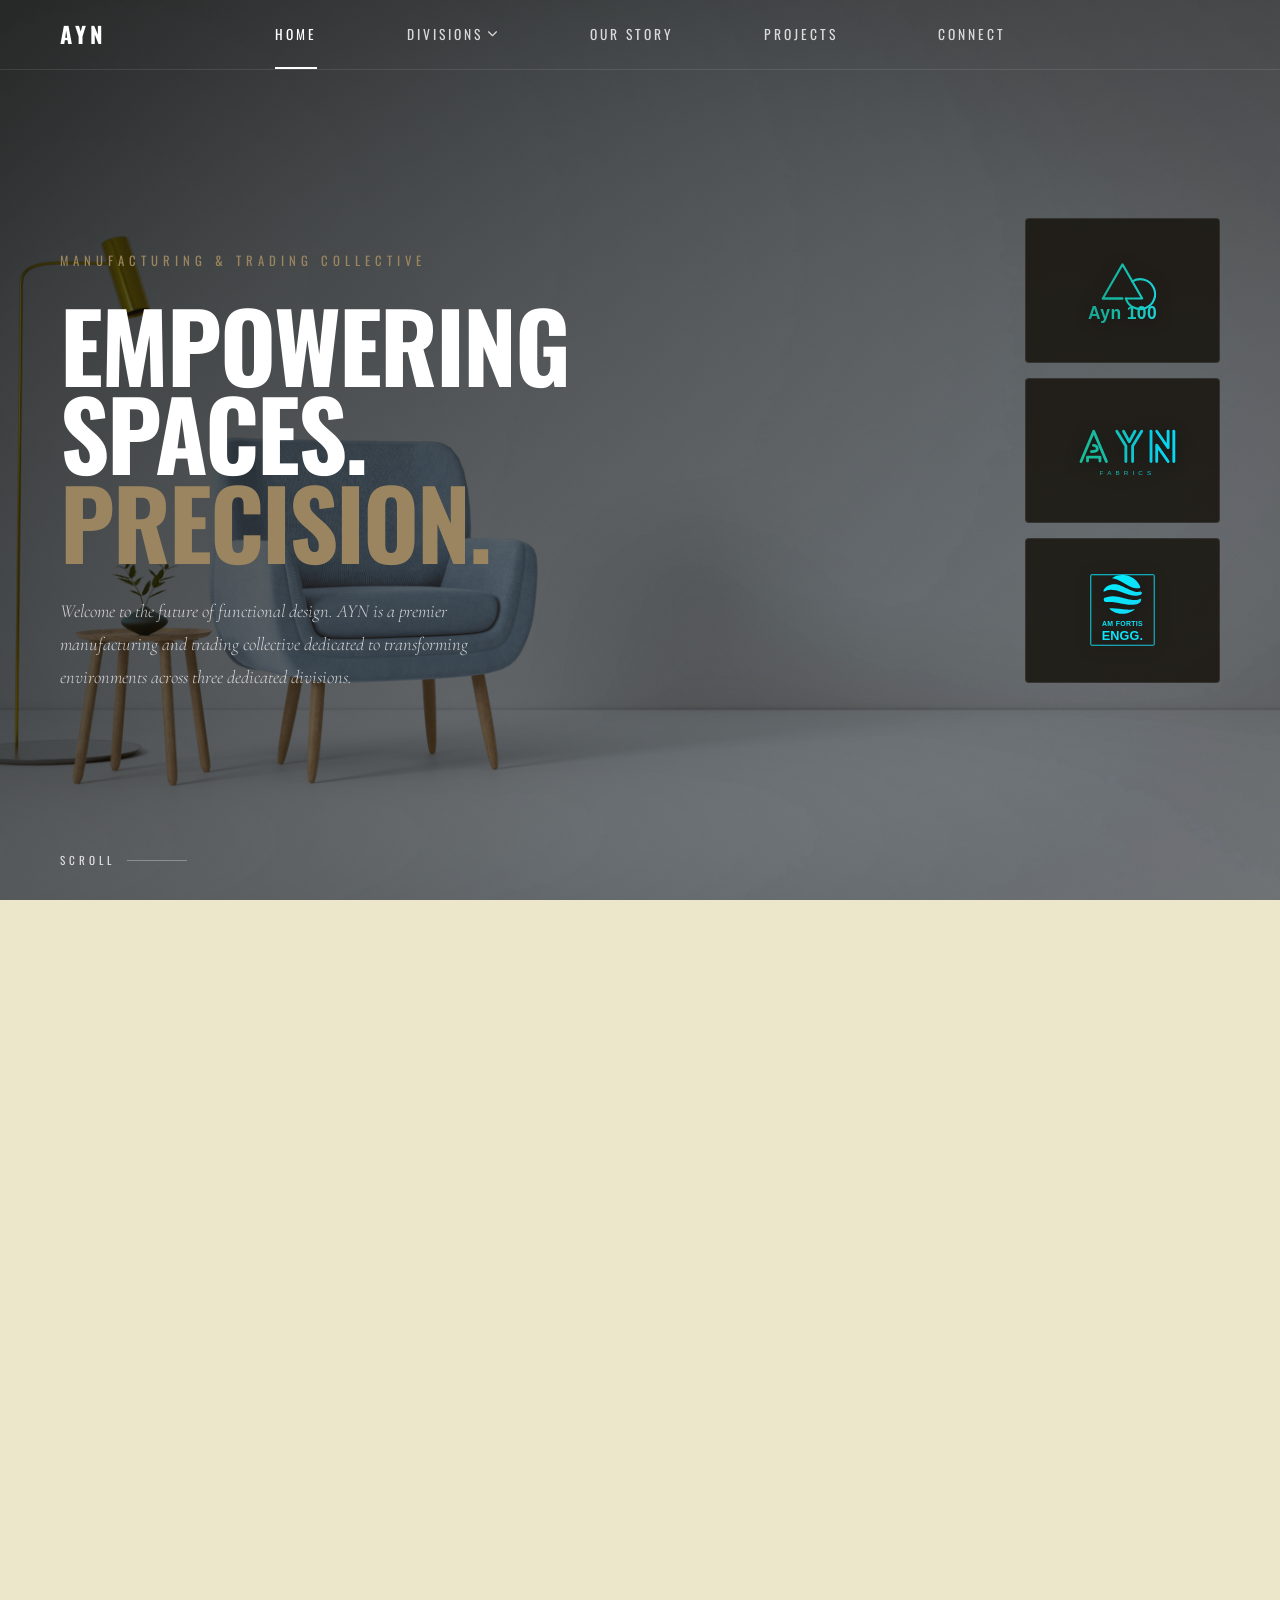
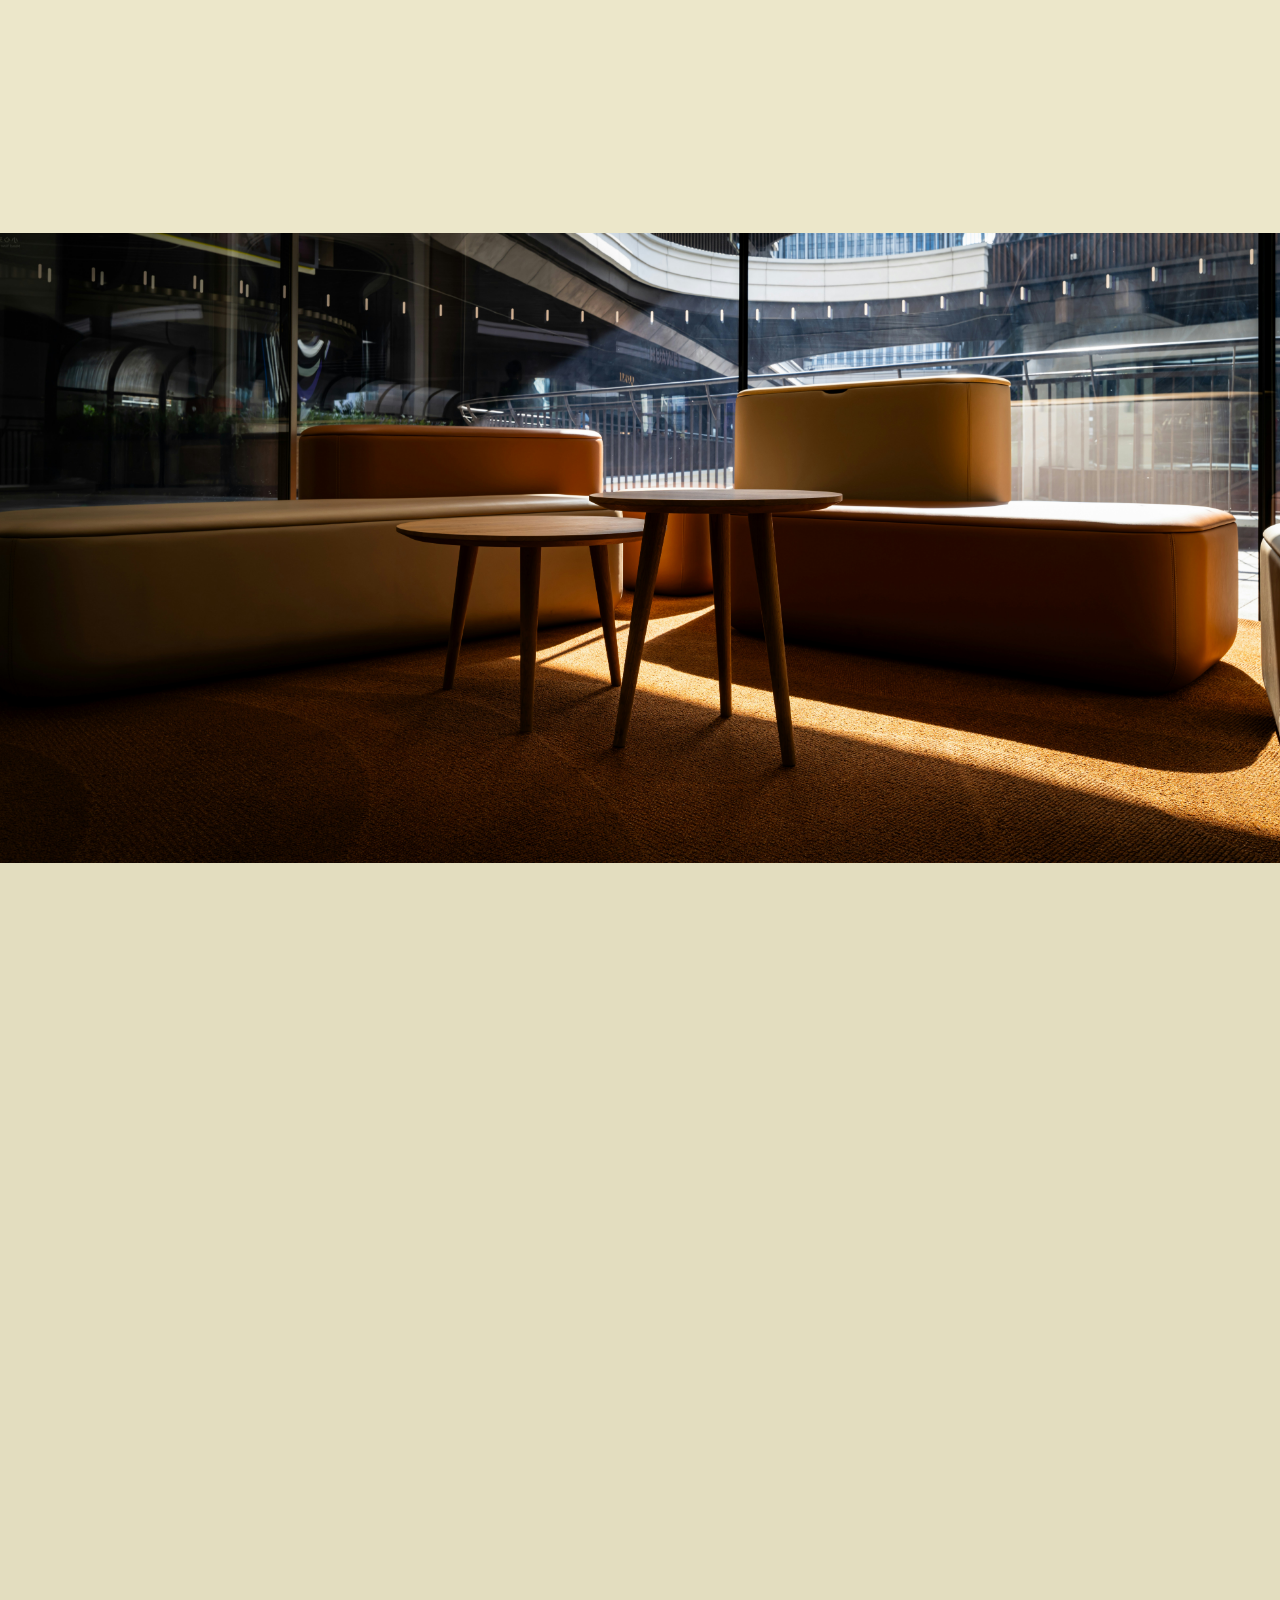
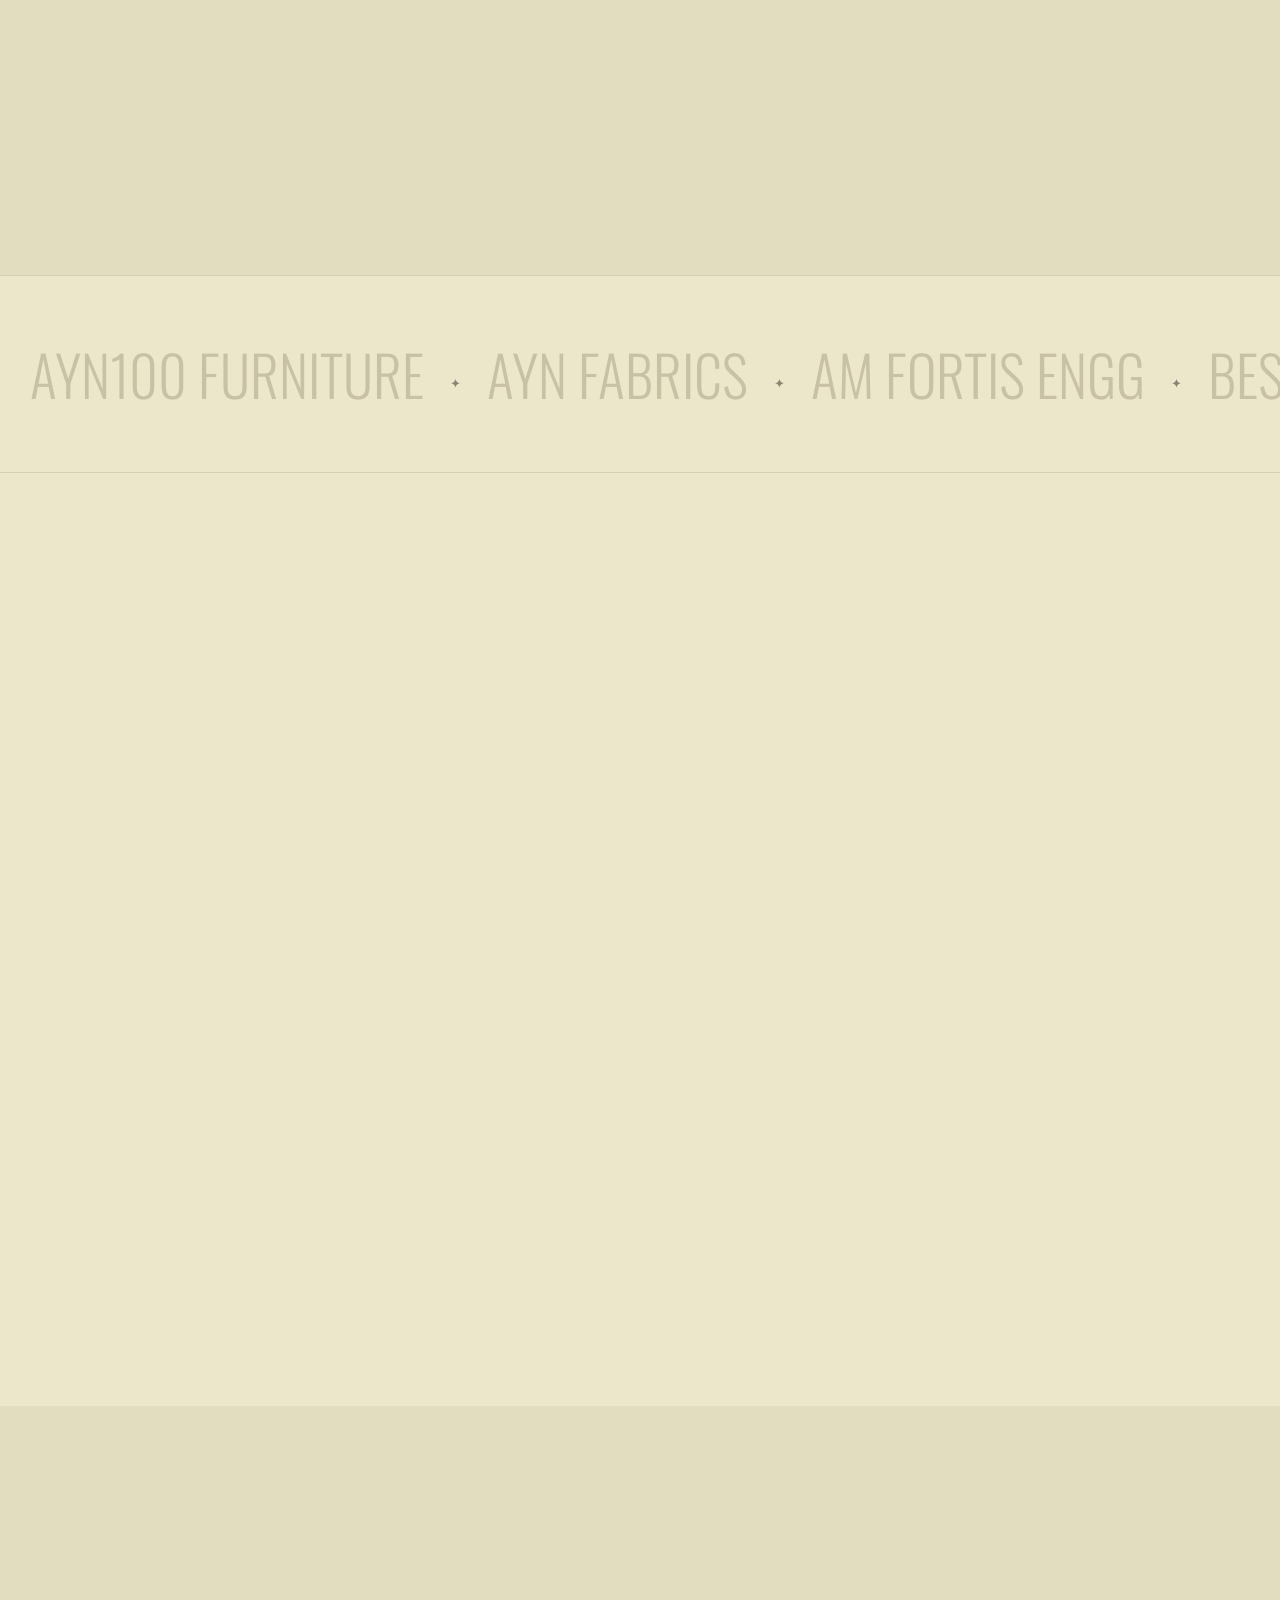
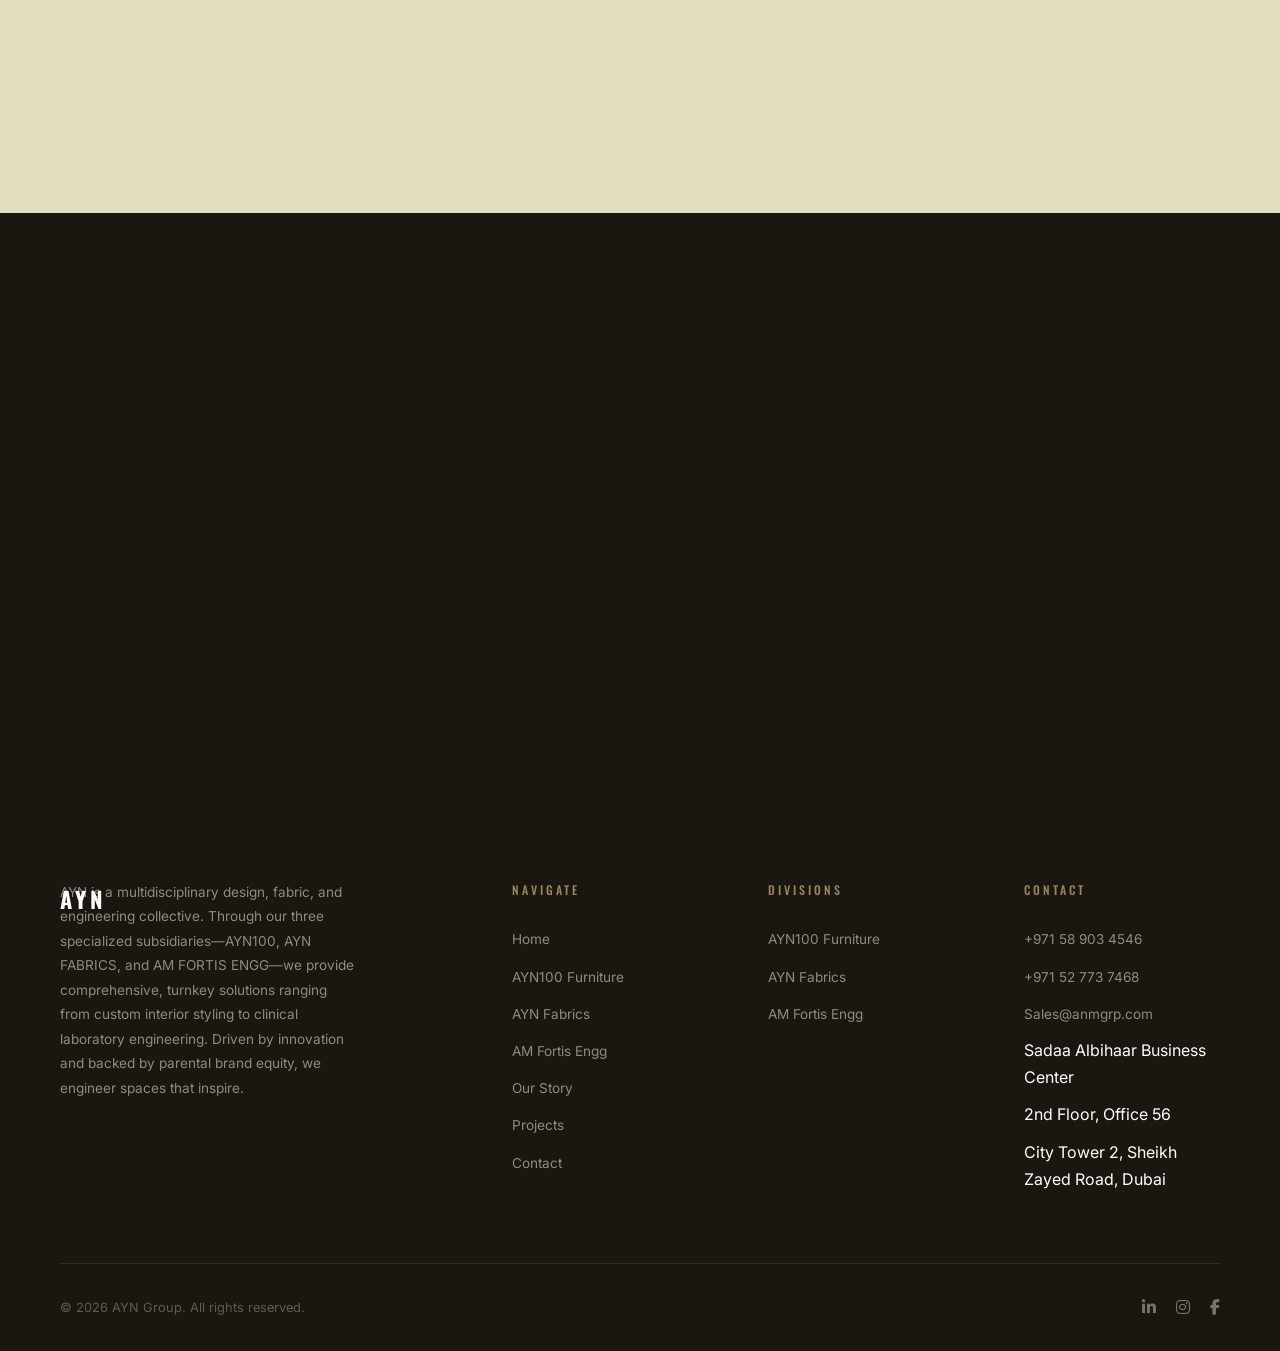
==== commit 22f81e40: "logos added" ====
--- a/index.html
+++ b/index.html
@@ -87,15 +87,21 @@
       <!-- Right: Division selector buttons -->
       <div class="hero-division-nav">
         <a href="ayn100.html" class="hero-div-btn" data-division="ayn100">
-          <span class="hero-div-btn-label">AYN100</span>
+          <div class="hero-div-logo-wrap">
+            <img src="images/logos/ayn100.svg" alt="AYN100 Logo" class="hero-div-full-logo">
+          </div>
           <span class="hero-div-btn-sub">Furniture</span>
         </a>
         <a href="fabrics.html" class="hero-div-btn" data-division="fabrics">
-          <span class="hero-div-btn-label">AYN</span>
+          <div class="hero-div-logo-wrap">
+            <img src="images/logos/ayn-fabrics.svg" alt="AYN Fabrics Logo" class="hero-div-full-logo">
+          </div>
           <span class="hero-div-btn-sub">Fabrics</span>
         </a>
         <a href="fortis.html" class="hero-div-btn" data-division="fortis">
-          <span class="hero-div-btn-label">AM FORTIS</span>
+          <div class="hero-div-logo-wrap">
+            <img src="images/logos/am-fortis.svg" alt="AM Fortis Logo" class="hero-div-full-logo">
+          </div>
           <span class="hero-div-btn-sub">Engineering</span>
         </a>
       </div>
--- a/css/style.css
+++ b/css/style.css
@@ -795,15 +795,17 @@
   flex-direction: column;
   align-items: center;
   justify-content: center;
-  width: 180px;
-  height: 140px;
-  background: rgba(26, 22, 16, 0.85);
-  border: 1px solid rgba(255, 255, 255, 0.08);
+  width: 195px;
+  height: 145px;
+  padding: 16px;
+  background: rgba(26, 22, 16, 0.88);
+  border: 1px solid rgba(255, 255, 255, 0.09);
   text-decoration: none;
   transition: all 0.5s cubic-bezier(0.4, 0, 0.2, 1);
   position: relative;
   overflow: hidden;
-  backdrop-filter: blur(8px);
+  backdrop-filter: blur(12px);
+  border-radius: 4px;
 }
 .hero-div-btn::before {
   content: '';
@@ -816,42 +818,79 @@
 .hero-div-btn:hover,
 .hero-div-btn.active {
   border-color: var(--gold-light);
-  background: rgba(26, 22, 16, 0.95);
+  background: rgba(26, 22, 16, 0.96);
   transform: translateX(-8px);
-  box-shadow: 8px 0 30px rgba(0, 0, 0, 0.3);
+  box-shadow: 8px 0 32px rgba(0, 0, 0, 0.45);
 }
 .hero-div-btn:hover::before,
 .hero-div-btn.active::before {
-  opacity: 0.1;
-}
-
-/* Button text */
-.hero-div-btn-label {
+  opacity: 0.08;
+}
+
+/* Division full logo inside button */
+.hero-div-logo-wrap {
   position: relative;
   z-index: 1;
-  font-family: var(--font-heading);
-  font-size: 1.1rem;
-  font-weight: 600;
-  letter-spacing: 3px;
-  text-transform: uppercase;
-  color: #fff;
-  transition: color 0.4s;
-}
+  width: 100%;
+  height: 80px;
+  display: flex;
+  align-items: center;
+  justify-content: center;
+  transform: translateY(0);
+  transition: transform 0.45s cubic-bezier(0.4, 0, 0.2, 1);
+}
+.hero-div-full-logo {
+  max-width: 135px;
+  max-height: 76px;
+  width: auto;
+  height: auto;
+  object-fit: contain;
+  transition: transform 0.45s ease, filter 0.45s ease;
+  filter: drop-shadow(0 2px 8px rgba(0, 0, 0, 0.4));
+}
+
+/* On hover/active: logo shifts up slightly to make room for subtitle */
+.hero-div-btn:hover .hero-div-logo-wrap,
+.hero-div-btn.active .hero-div-logo-wrap {
+  transform: translateY(-8px);
+}
+.hero-div-btn[data-division="ayn100"]:hover .hero-div-full-logo,
+.hero-div-btn[data-division="ayn100"].active .hero-div-full-logo {
+  filter: drop-shadow(0 0 14px rgba(24, 188, 169, 0.65));
+}
+.hero-div-btn[data-division="fabrics"]:hover .hero-div-full-logo,
+.hero-div-btn[data-division="fabrics"].active .hero-div-full-logo {
+  filter: drop-shadow(0 0 14px rgba(10, 203, 230, 0.65));
+}
+.hero-div-btn[data-division="fortis"]:hover .hero-div-full-logo,
+.hero-div-btn[data-division="fortis"].active .hero-div-full-logo {
+  filter: drop-shadow(0 0 14px rgba(0, 240, 255, 0.65));
+}
+
+/* Small subtitle text: hidden by default, reveals only on hover */
 .hero-div-btn-sub {
-  position: relative;
+  position: absolute;
+  bottom: 12px;
+  left: 0;
+  right: 0;
+  text-align: center;
   z-index: 1;
   font-family: var(--font-heading);
-  font-size: 0.7rem;
-  font-weight: 300;
+  font-size: 0.72rem;
+  font-weight: 500;
   letter-spacing: 4px;
   text-transform: uppercase;
-  color: rgba(255, 255, 255, 0.5);
-  margin-top: 6px;
-  transition: color 0.4s;
+  color: var(--gold-light);
+  opacity: 0;
+  transform: translateY(8px);
+  transition: opacity 0.4s cubic-bezier(0.4, 0, 0.2, 1), transform 0.4s cubic-bezier(0.4, 0, 0.2, 1);
+  pointer-events: none;
+  line-height: 1.2;
 }
 .hero-div-btn:hover .hero-div-btn-sub,
 .hero-div-btn.active .hero-div-btn-sub {
-  color: var(--gold-light);
+  opacity: 1;
+  transform: translateY(0);
 }
 
 /* Active indicator line */
@@ -890,8 +929,21 @@
     gap: 12px;
   }
   .hero-div-btn {
-    width: 140px;
-    height: 110px;
+    width: 145px;
+    height: 115px;
+    padding: 10px;
+  }
+  .hero-div-logo-wrap {
+    height: 65px;
+  }
+  .hero-div-full-logo {
+    max-width: 110px;
+    max-height: 60px;
+  }
+  .hero-div-btn-sub {
+    font-size: 0.65rem;
+    letter-spacing: 3px;
+    bottom: 8px;
   }
   .hero-div-btn:hover,
   .hero-div-btn.active {
@@ -928,8 +980,25 @@
   }
   .hero-div-btn {
     width: 100%;
-    height: 80px;
+    height: 85px;
     flex-direction: row;
-    gap: 12px;
-  }
-}
+    justify-content: space-between;
+    padding: 0 24px;
+  }
+  .hero-div-logo-wrap {
+    width: auto;
+    height: 60px;
+    transform: none !important;
+  }
+  .hero-div-full-logo {
+    max-width: 130px;
+    max-height: 55px;
+  }
+  .hero-div-btn-sub {
+    position: static;
+    opacity: 0.85;
+    transform: none;
+    font-size: 0.75rem;
+    letter-spacing: 3px;
+  }
+}
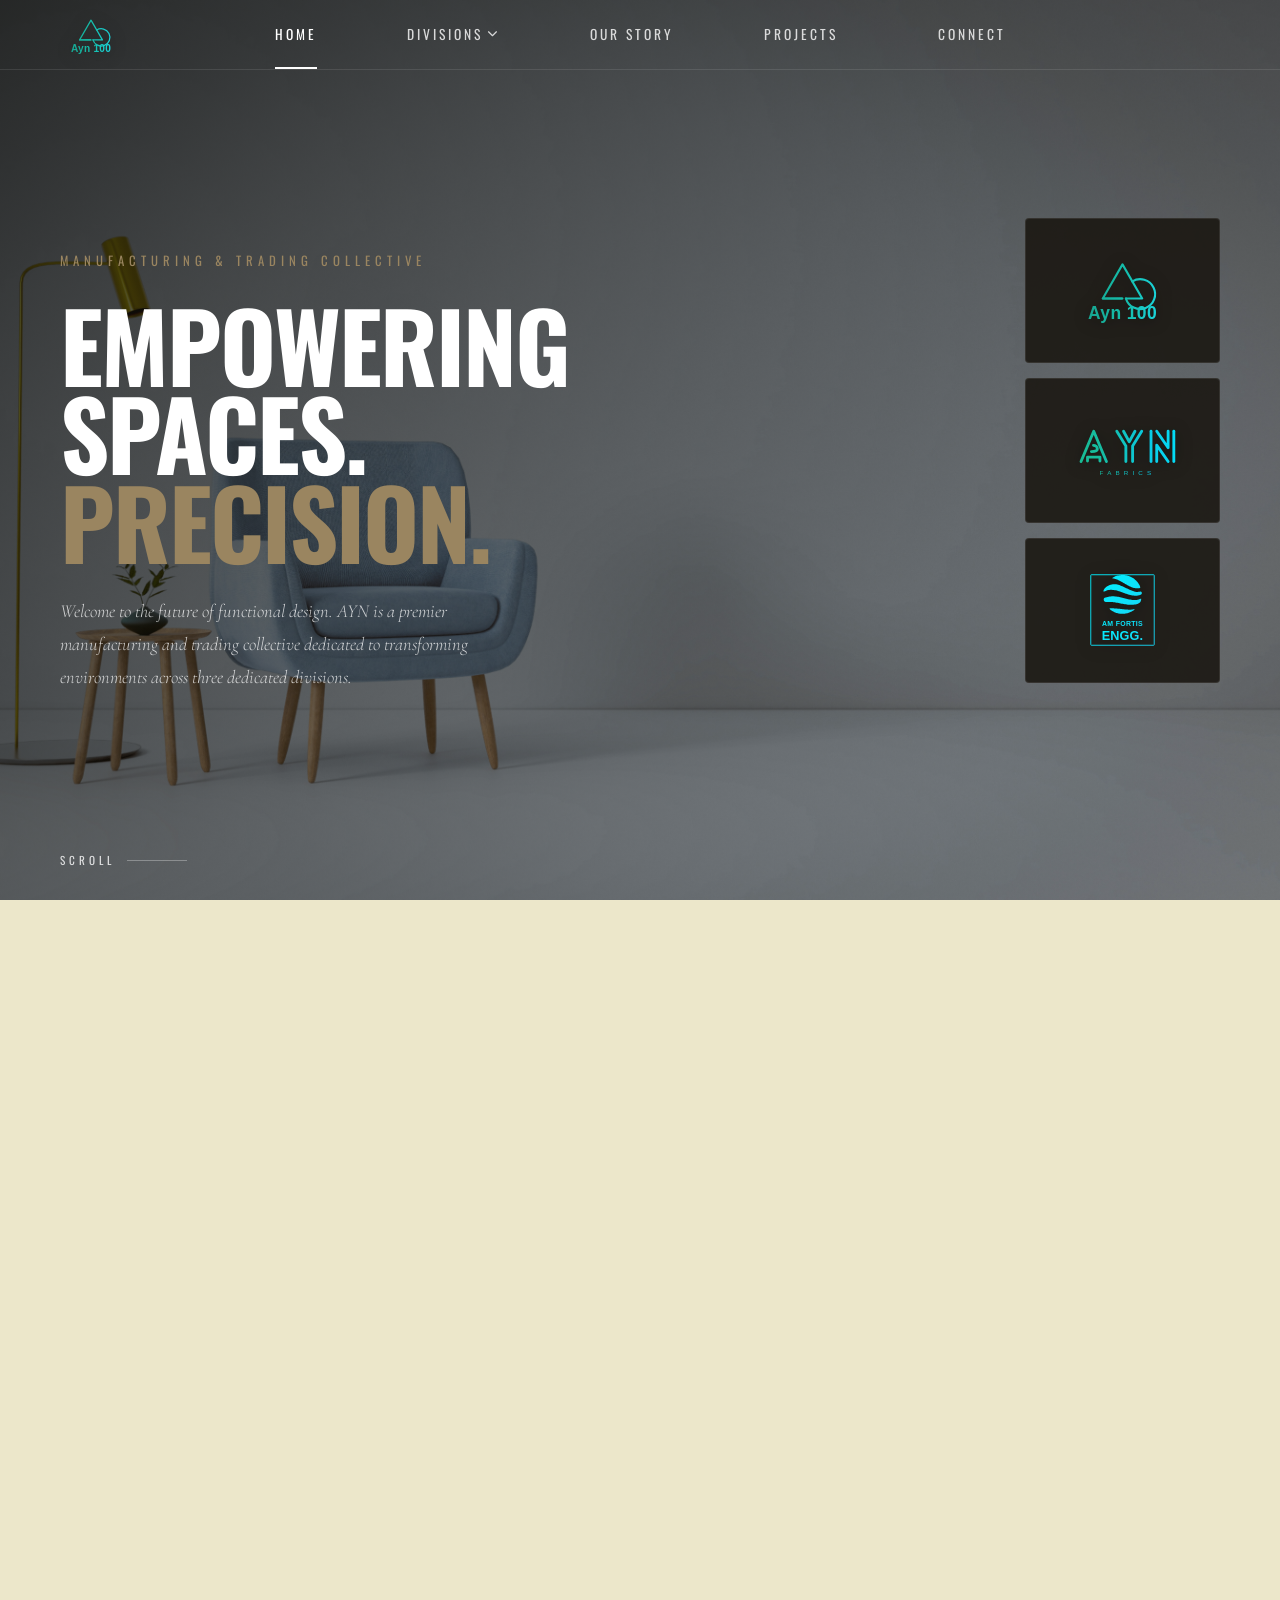
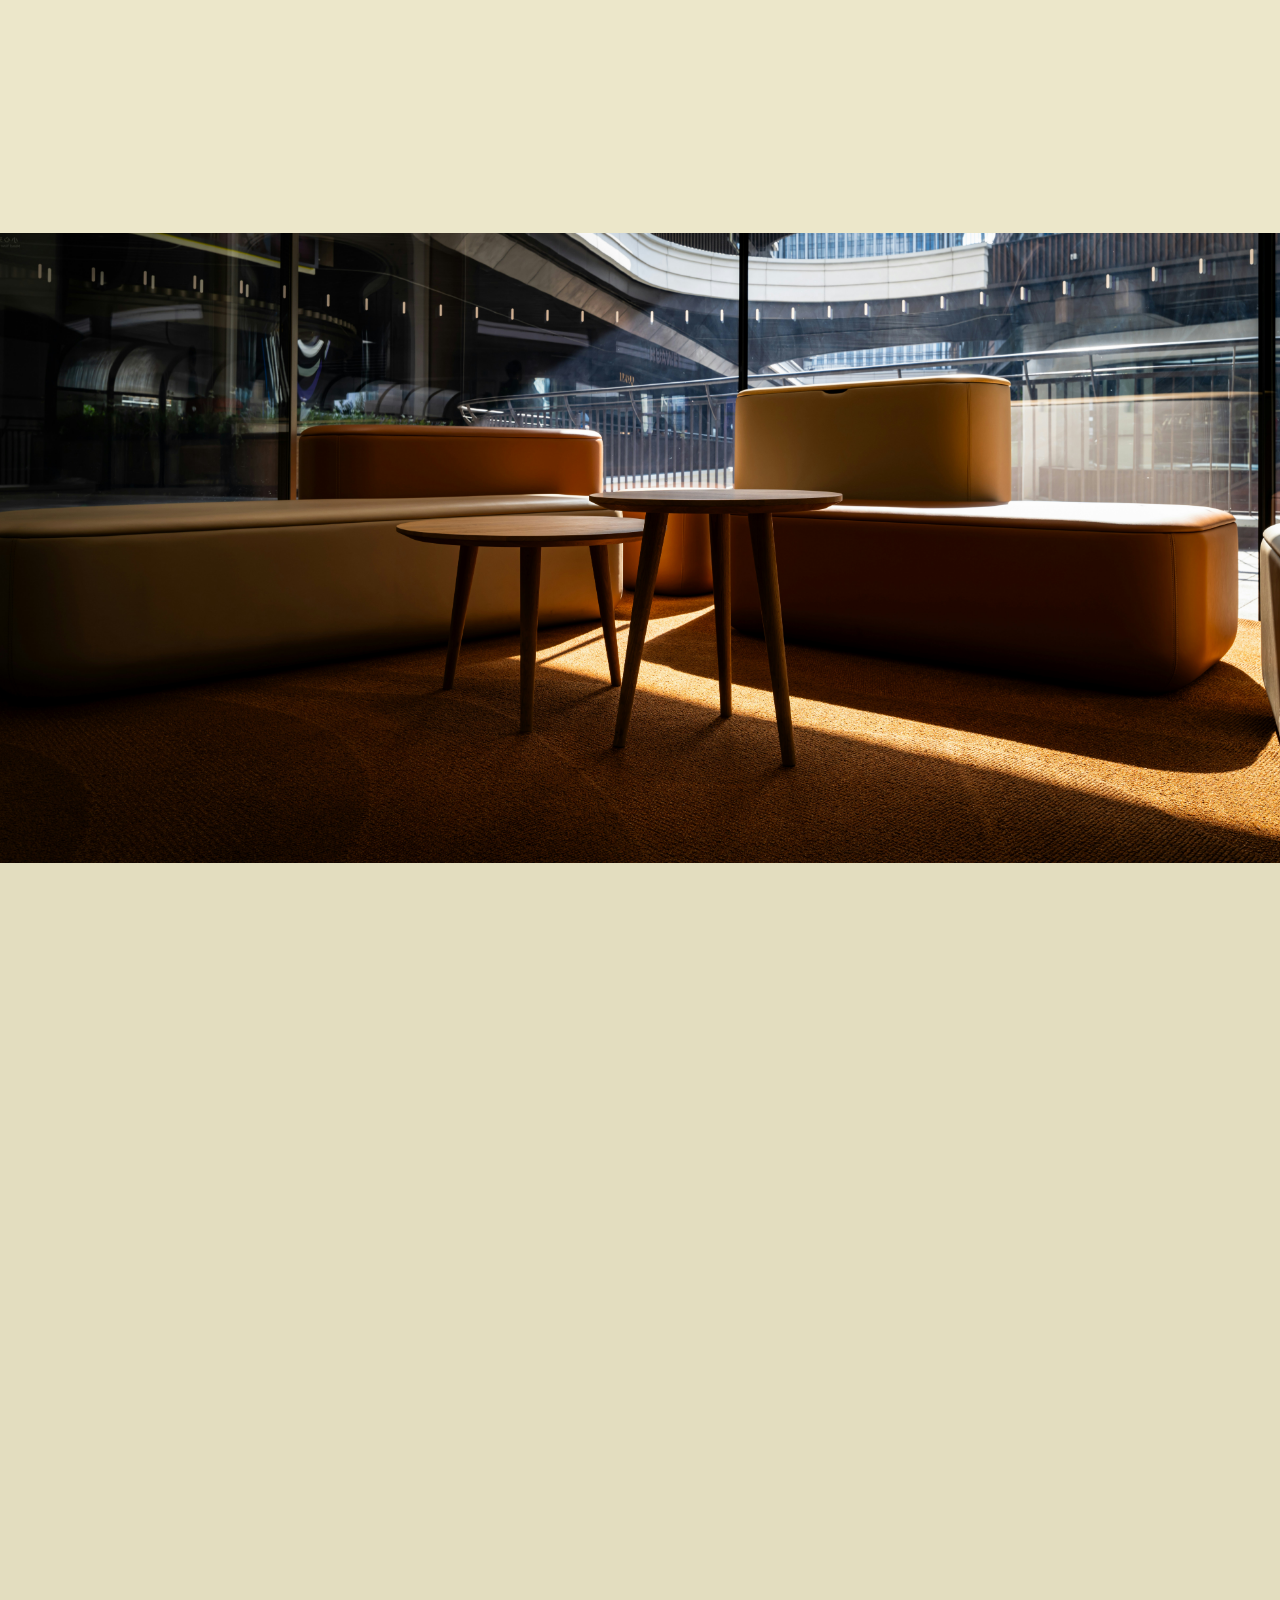
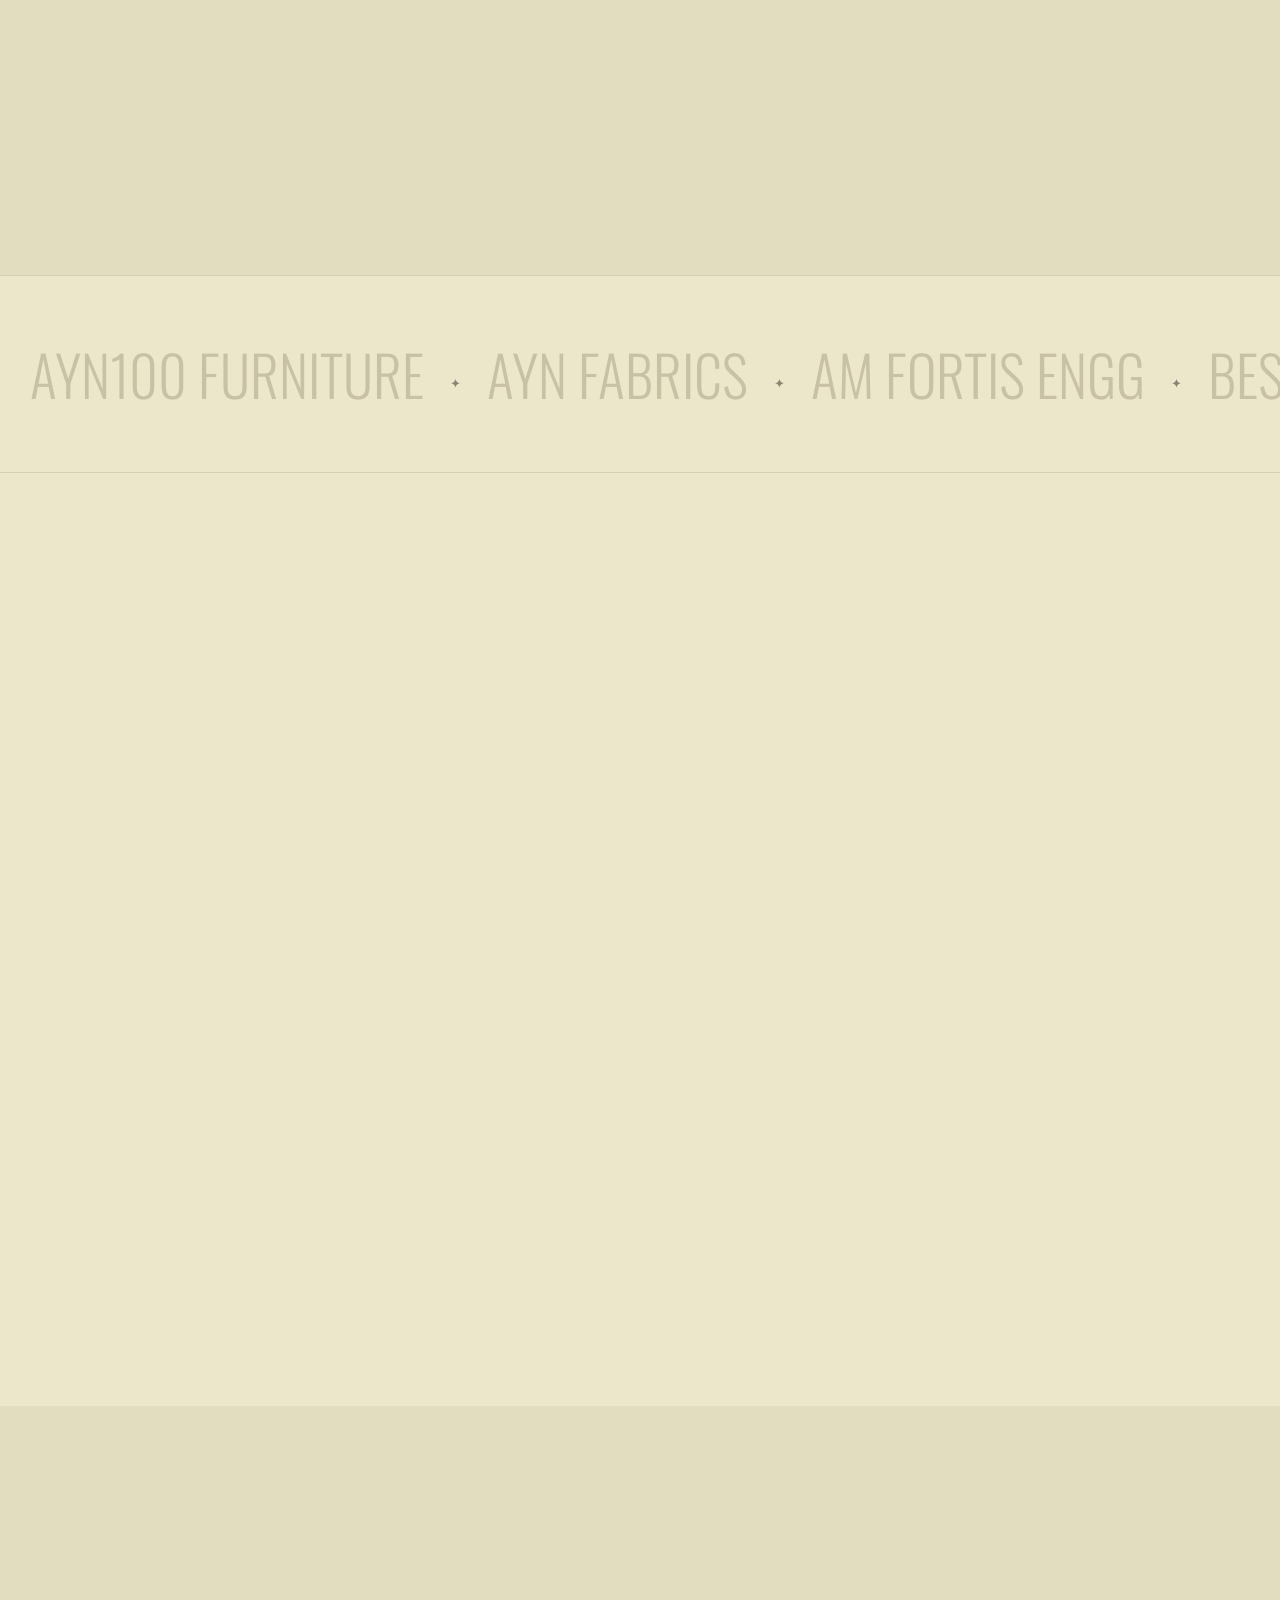
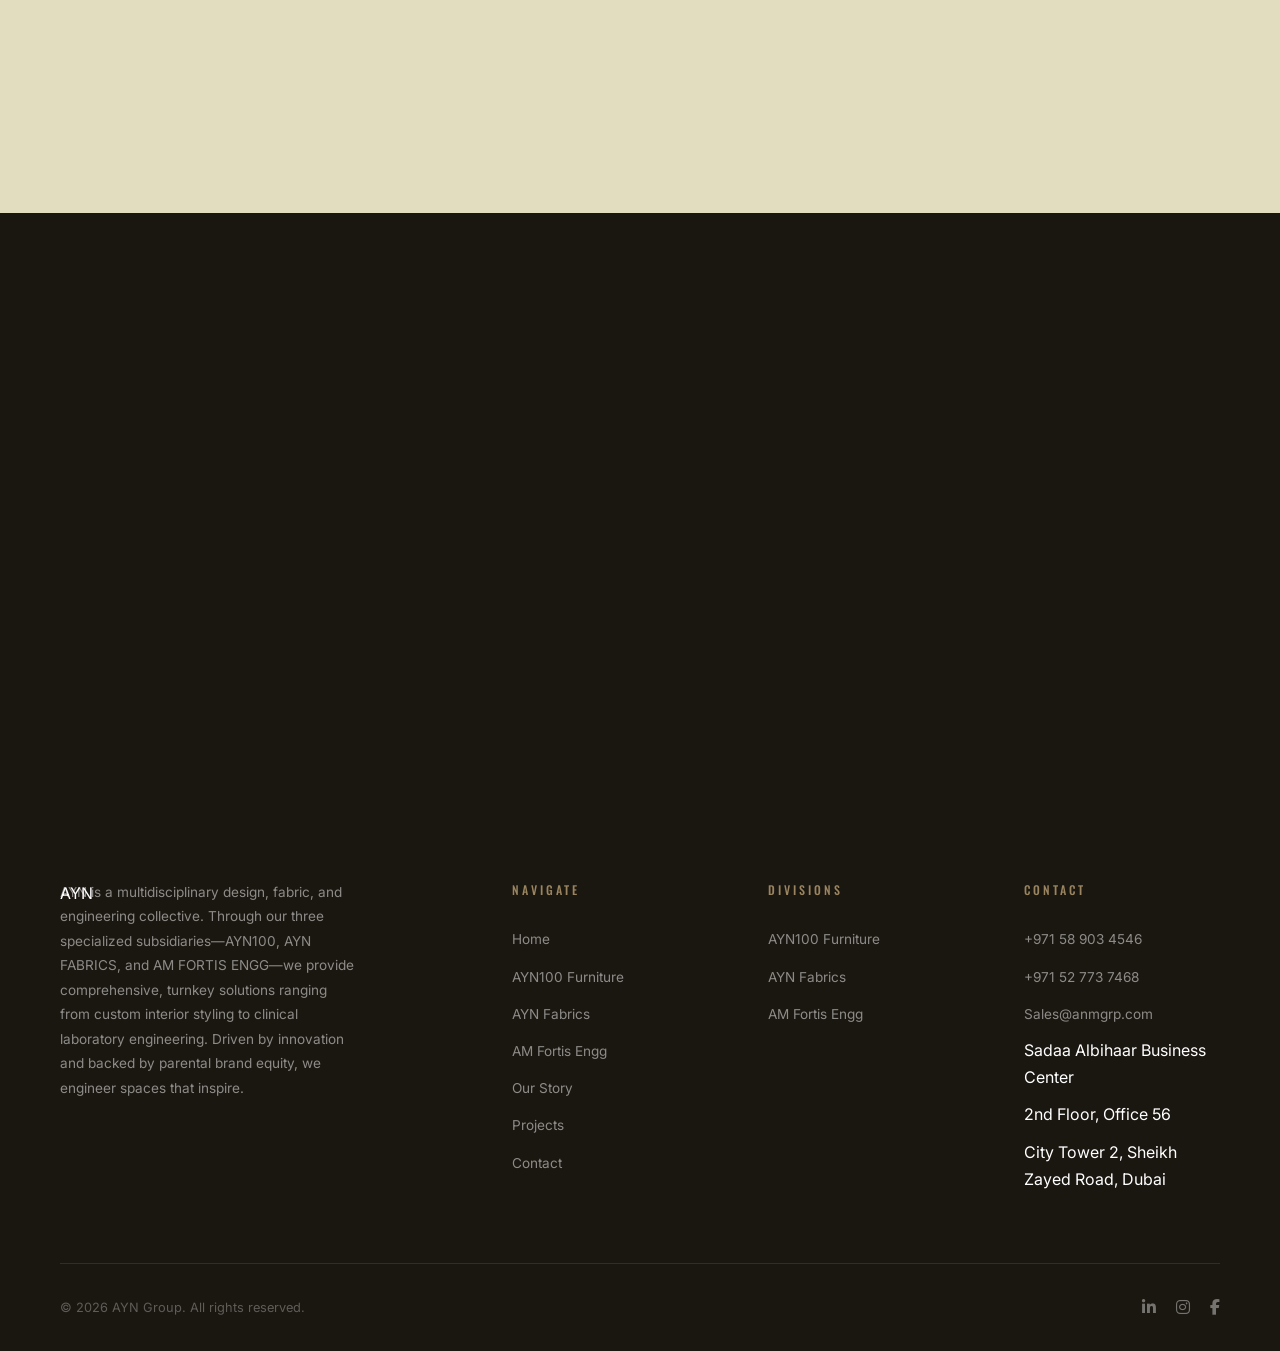
==== commit cb7b3df1: "logos added" ====
--- a/index.html
+++ b/index.html
@@ -18,7 +18,9 @@
 
   <!-- Navigation -->
   <nav class="nav" id="mainNav">
-    <a href="index.html" class="nav-logo">AYN</a>
+    <a href="index.html" class="nav-logo">
+      <img src="images/logos/ayn100.svg" alt="AYN100 Logo" class="nav-logo-img">
+    </a>
     <div class="nav-links">
       <a href="index.html" class="active">Home</a>
       <div class="nav-dropdown">
--- a/css/style.css
+++ b/css/style.css
@@ -64,13 +64,25 @@
 .nav:not(.scrolled) .nav-links a::after { background: #fff; }
 .nav:not(.scrolled) .hamburger span { background: #fff; }
 .nav-logo {
-  font-family: var(--font-heading); font-size: 1.4rem; font-weight: 700;
-  letter-spacing: 4px; text-transform: uppercase; color: var(--text);
+  display: flex;
+  align-items: center;
   flex-shrink: 0;
   position: absolute; /* Take out of flow so links are perfectly centered */
   left: 60px;
-}
-.nav-logo span { font-weight: 300; }
+  text-decoration: none;
+}
+.nav-logo-img {
+  height: 44px;
+  width: auto;
+  max-width: 140px;
+  object-fit: contain;
+  transition: transform 0.3s ease, filter 0.3s ease;
+  filter: drop-shadow(0 2px 8px rgba(0, 0, 0, 0.3));
+}
+.nav-logo:hover .nav-logo-img {
+  transform: scale(1.06);
+  filter: drop-shadow(0 0 12px rgba(24, 188, 169, 0.6));
+}
 .nav-links { display: flex; gap: 40px; align-items: center; height: 100%; width: 100%; justify-content: center; }
 .nav-links a {
   font-family: var(--font-heading); font-size: 0.85rem; font-weight: 400;
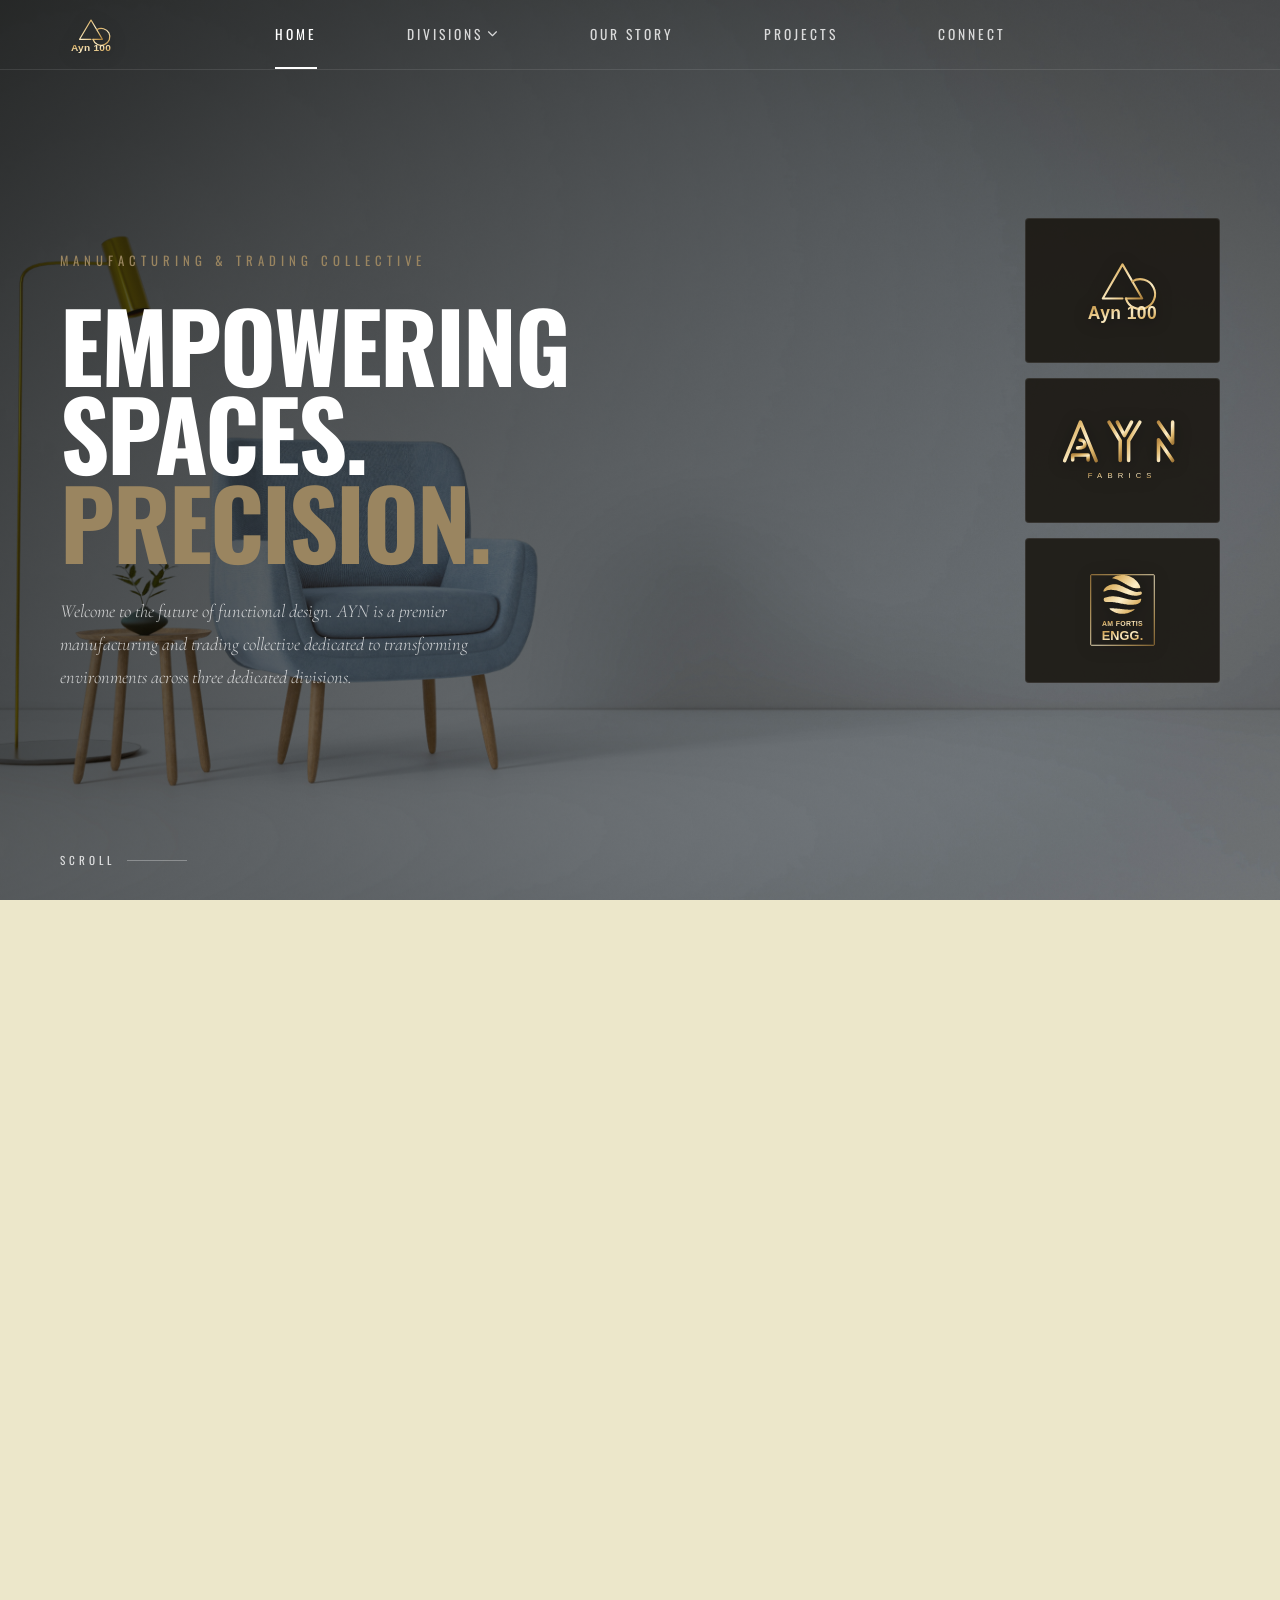
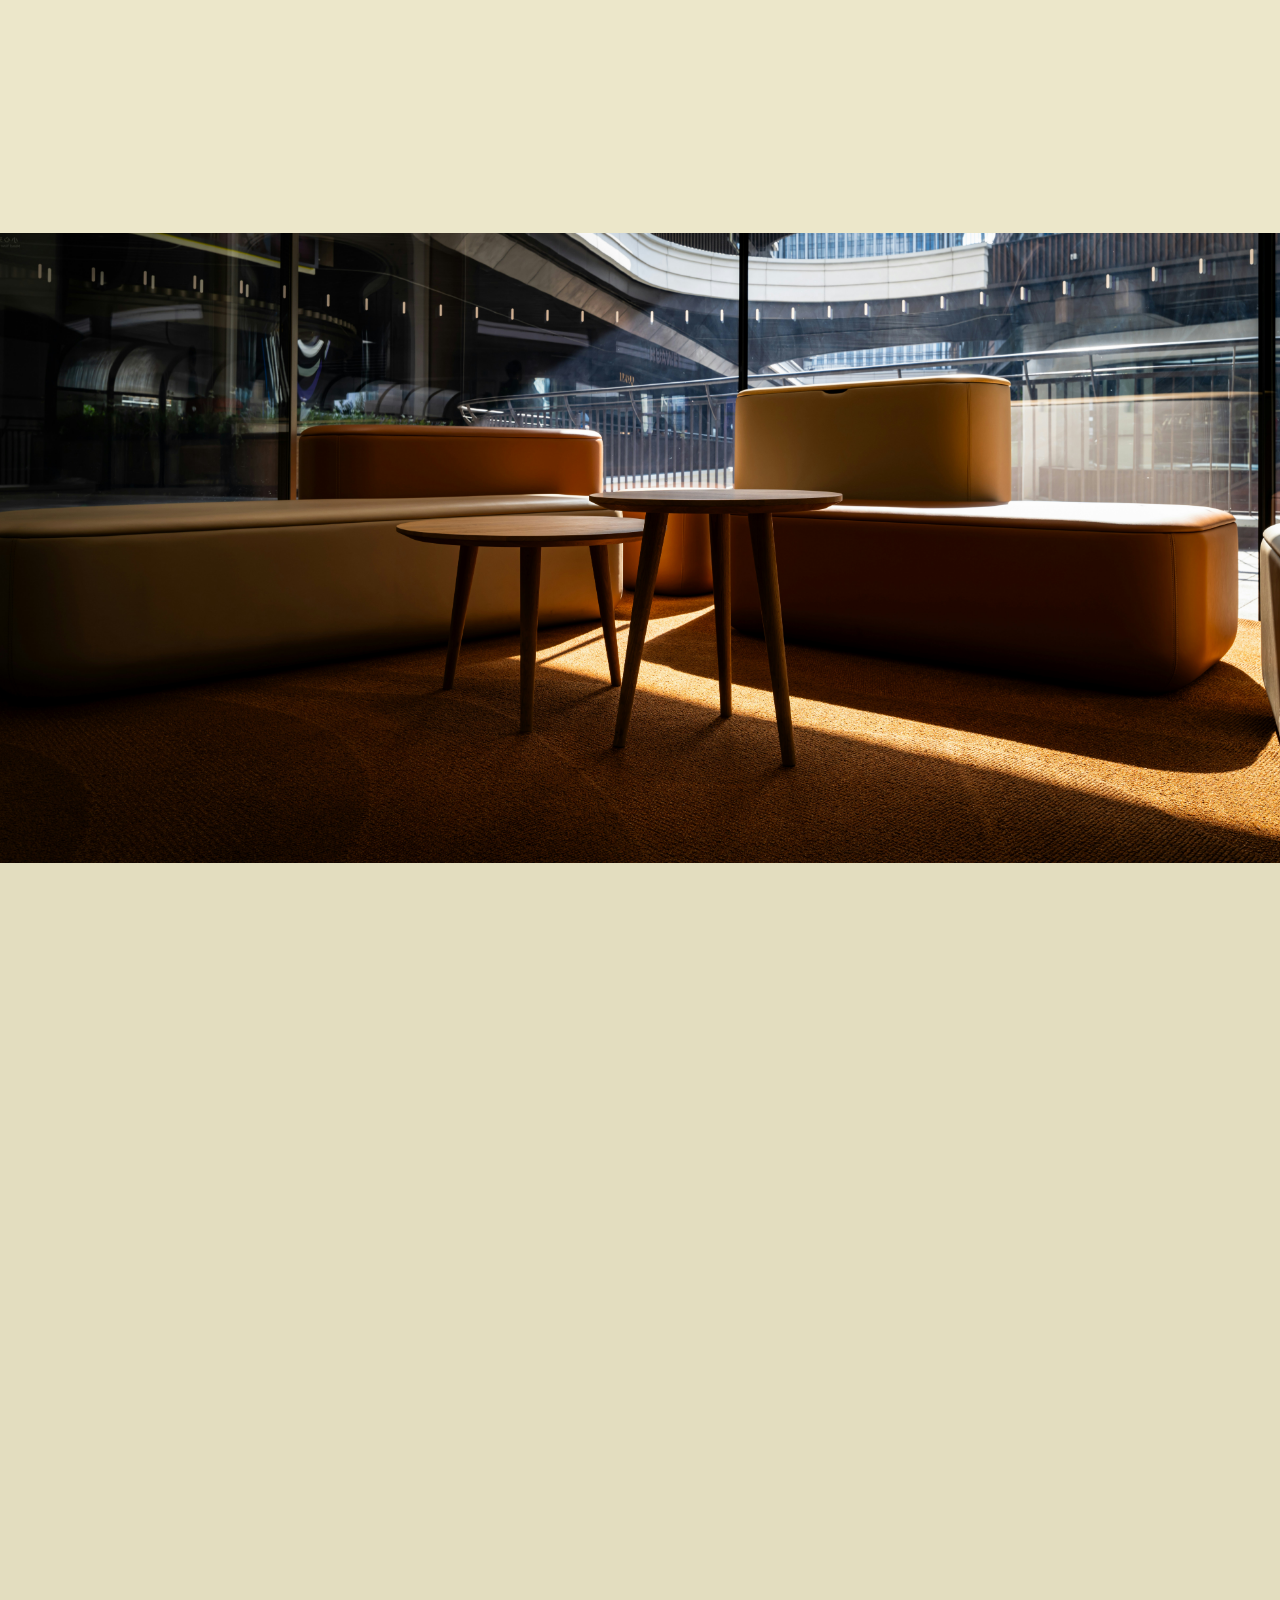
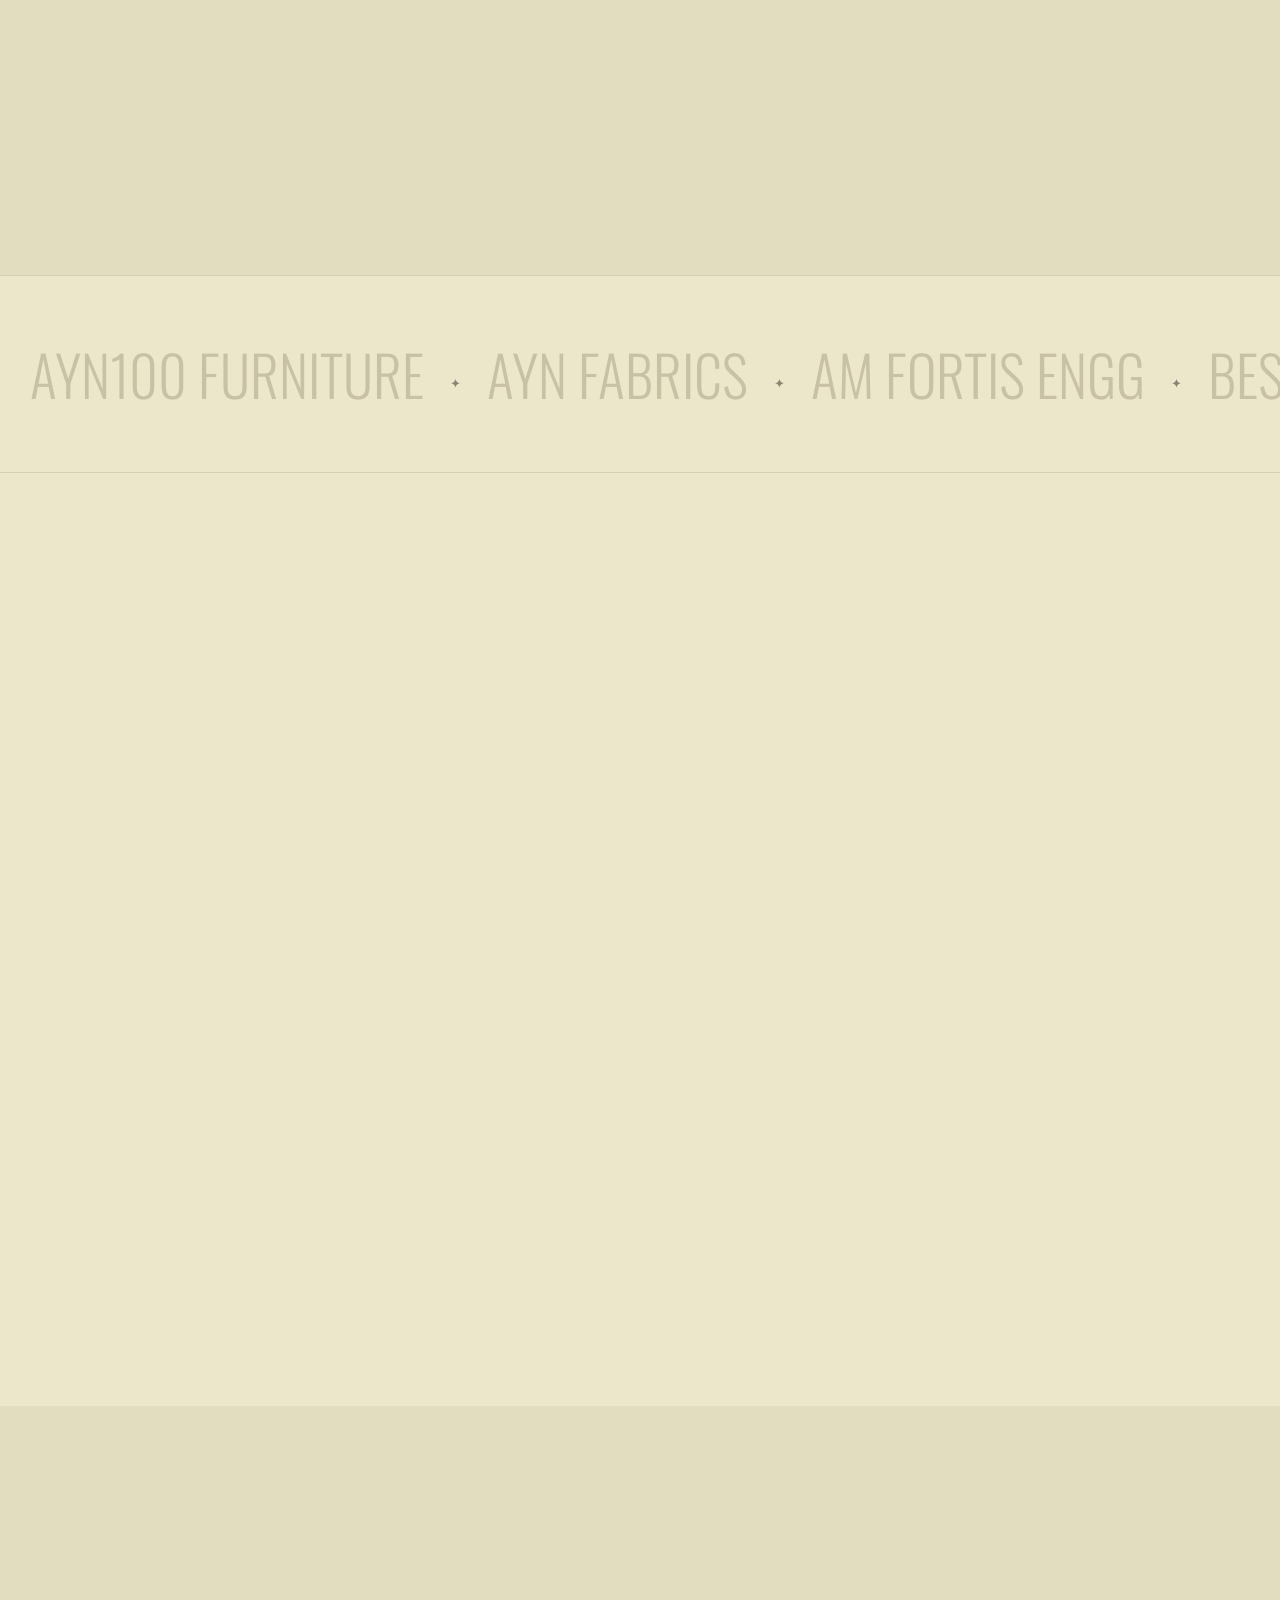
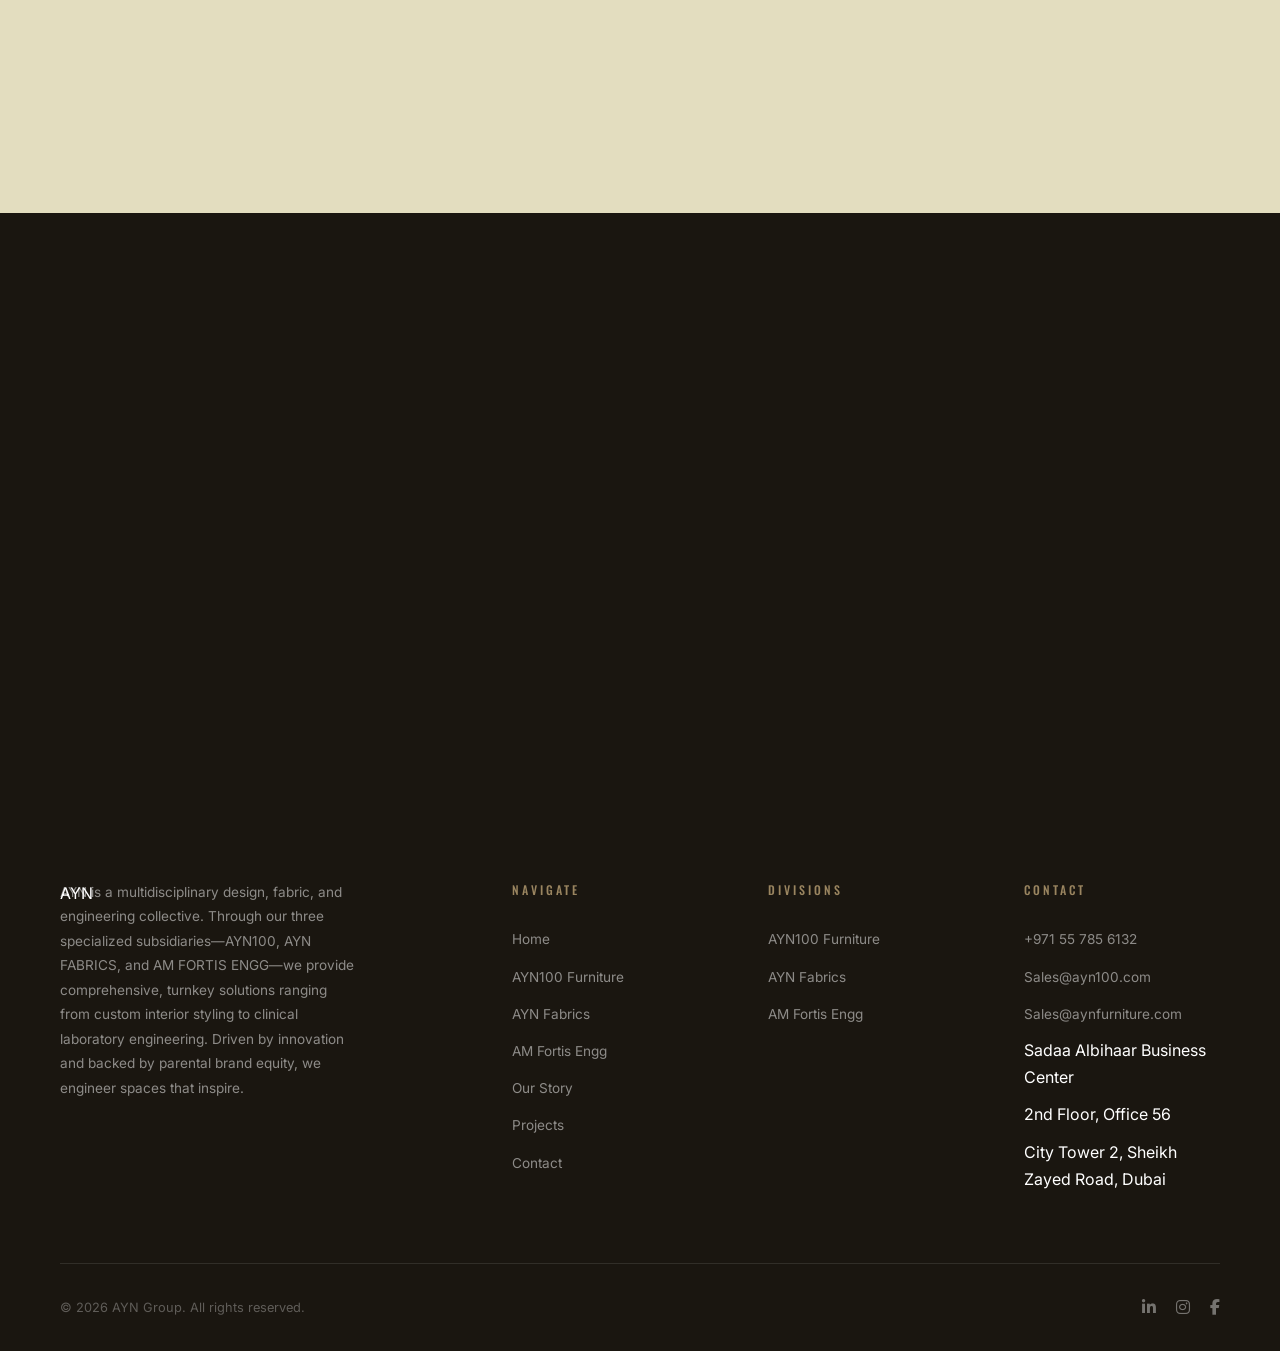
==== commit 471fe5b5: "changes" ====
--- a/index.html
+++ b/index.html
@@ -328,9 +328,9 @@
         <div>
           <h4>Contact</h4>
           <ul>
-            <li><a href="tel:+971589034546">+971 58 903 4546</a></li>
-            <li><a href="tel:+971527737468">+971 52 773 7468</a></li>
-            <li><a href="mailto:Sales@anmgrp.com">Sales@anmgrp.com</a></li>
+            <li><a href="tel:+971557856132">+971 55 785 6132</a></li>
+            <li><a href="mailto:Sales@ayn100.com">Sales@ayn100.com</a></li>
+            <li><a href="mailto:Sales@aynfurniture.com">Sales@aynfurniture.com</a></li>
             <li>Sadaa Albihaar Business Center</li>
             <li>2nd Floor, Office 56</li>
             <li>City Tower 2, Sheikh Zayed Road, Dubai</li>
--- a/css/style.css
+++ b/css/style.css
@@ -81,7 +81,7 @@
 }
 .nav-logo:hover .nav-logo-img {
   transform: scale(1.06);
-  filter: drop-shadow(0 0 12px rgba(24, 188, 169, 0.6));
+  filter: drop-shadow(0 0 14px rgba(223, 183, 108, 0.65));
 }
 .nav-links { display: flex; gap: 40px; align-items: center; height: 100%; width: 100%; justify-content: center; }
 .nav-links a {
@@ -440,10 +440,37 @@
   .hero-image { flex: none; max-width: 100%; width: 100%; height: 50vh; margin-top: 40px; }
 }
 @media (max-width: 768px) {
-  .container { padding: 0 25px; }
-  .nav { padding: 0 25px; }
+  .container { padding: 0 20px; }
+  .nav {
+    padding: 0 20px;
+    height: 64px;
+    display: flex;
+    align-items: center;
+    justify-content: space-between;
+  }
+  .nav:not(.scrolled) {
+    background: rgba(18, 15, 12, 0.45);
+    backdrop-filter: blur(10px);
+    -webkit-backdrop-filter: blur(10px);
+    border-bottom: 1px solid rgba(223, 183, 108, 0.18);
+  }
+  .nav-logo {
+    position: static;
+    left: auto;
+    display: flex;
+    align-items: center;
+    margin: 0;
+  }
+  .nav-logo-img {
+    height: 32px;
+    max-width: 105px;
+  }
   .nav-links { display: none; }
-  .hamburger { display: flex; }
+  .hamburger {
+    display: flex;
+    position: static;
+    margin-left: auto;
+  }
   .section { padding: 80px 0; }
   .services-grid, .projects-grid { grid-template-columns: 1fr; }
   .about-stats { grid-template-columns: repeat(3, 1fr); gap: 15px; }
@@ -866,17 +893,9 @@
 .hero-div-btn.active .hero-div-logo-wrap {
   transform: translateY(-8px);
 }
-.hero-div-btn[data-division="ayn100"]:hover .hero-div-full-logo,
-.hero-div-btn[data-division="ayn100"].active .hero-div-full-logo {
-  filter: drop-shadow(0 0 14px rgba(24, 188, 169, 0.65));
-}
-.hero-div-btn[data-division="fabrics"]:hover .hero-div-full-logo,
-.hero-div-btn[data-division="fabrics"].active .hero-div-full-logo {
-  filter: drop-shadow(0 0 14px rgba(10, 203, 230, 0.65));
-}
-.hero-div-btn[data-division="fortis"]:hover .hero-div-full-logo,
-.hero-div-btn[data-division="fortis"].active .hero-div-full-logo {
-  filter: drop-shadow(0 0 14px rgba(0, 240, 255, 0.65));
+.hero-div-btn:hover .hero-div-full-logo,
+.hero-div-btn.active .hero-div-full-logo {
+  filter: drop-shadow(0 0 16px rgba(223, 183, 108, 0.6));
 }
 
 /* Small subtitle text: hidden by default, reveals only on hover */
@@ -964,53 +983,159 @@
 }
 @media (max-width: 768px) {
   .hero-interactive {
+    min-height: 100vh;
+    min-height: 100dvh;
+    min-height: 100svh;
+    height: auto;
+    padding: 80px 0 35px;
+    display: flex;
+    flex-direction: column;
+    justify-content: center;
+    box-sizing: border-box;
+  }
+  .hero-interactive-inner {
+    padding: 0 20px;
+    gap: 18px;
+    flex-direction: column;
+    justify-content: center;
+    width: 100%;
+    max-width: 480px;
+    margin: 0 auto;
+    box-sizing: border-box;
+  }
+  .hero-text-side {
     min-height: auto;
-    height: auto;
-    padding: 120px 0 60px;
-  }
-  .hero-interactive-inner {
-    padding: 0 25px;
-  }
-  .hero-text-side {
-    min-height: 220px;
+    width: 100%;
+    flex: none;
+  }
+  .hero-tag {
+    font-size: 0.72rem;
+    letter-spacing: 3.5px;
+    margin-bottom: 8px;
+    color: var(--gold-light);
   }
   .hero-text-block {
     position: relative;
     top: auto;
+    left: auto;
     display: none;
+    width: 100%;
+    transform: none;
   }
   .hero-text-block.active {
     display: block;
+    opacity: 1;
+    transform: none;
   }
   .hero-mega-title {
-    font-size: 2.8rem;
-    letter-spacing: -1px;
+    font-size: clamp(2rem, 7.5vw, 2.5rem);
+    line-height: 1.06;
+    letter-spacing: -0.5px;
+    margin-bottom: 10px;
+  }
+  .hero-interactive-sub {
+    font-size: 0.88rem;
+    line-height: 1.5;
+    margin-bottom: 16px;
+    max-width: 100%;
+    color: rgba(255, 255, 255, 0.78);
   }
   .hero-division-nav {
     flex-direction: column;
     width: 100%;
+    gap: 10px;
+    opacity: 1 !important;
+    transform: none !important;
   }
   .hero-div-btn {
     width: 100%;
-    height: 85px;
+    height: 66px;
     flex-direction: row;
+    align-items: center;
     justify-content: space-between;
-    padding: 0 24px;
+    padding: 0 16px;
+    box-sizing: border-box;
+    border-radius: 8px;
+    background: rgba(24, 20, 15, 0.8);
+    backdrop-filter: blur(12px);
+    -webkit-backdrop-filter: blur(12px);
+    border: 1px solid rgba(223, 183, 108, 0.25);
+    transition: all 0.3s cubic-bezier(0.4, 0, 0.2, 1);
+  }
+  .hero-div-btn:hover,
+  .hero-div-btn.active {
+    transform: translateY(-2px);
+    border-color: rgba(223, 183, 108, 0.9);
+    background: rgba(36, 30, 22, 0.92);
+    box-shadow: 0 4px 18px rgba(0, 0, 0, 0.45), inset 0 0 14px rgba(223, 183, 108, 0.12);
   }
   .hero-div-logo-wrap {
-    width: auto;
-    height: 60px;
+    width: 110px;
+    height: 44px;
+    flex-shrink: 0;
+    display: flex;
+    align-items: center;
+    justify-content: flex-start;
     transform: none !important;
   }
   .hero-div-full-logo {
-    max-width: 130px;
-    max-height: 55px;
+    width: 100%;
+    height: 100%;
+    max-width: 110px;
+    max-height: 44px;
+    object-fit: contain;
+    object-position: left center;
   }
   .hero-div-btn-sub {
     position: static;
-    opacity: 0.85;
+    opacity: 0.95;
     transform: none;
-    font-size: 0.75rem;
+    font-size: 0.72rem;
+    font-weight: 500;
     letter-spacing: 3px;
-  }
-}
+    color: var(--gold-light);
+    display: flex;
+    align-items: center;
+    gap: 6px;
+  }
+  .hero-div-btn-sub::after {
+    content: '→';
+    font-size: 0.85rem;
+    color: var(--gold-light);
+    transition: transform 0.3s ease;
+  }
+  .hero-div-btn:hover .hero-div-btn-sub::after,
+  .hero-div-btn.active .hero-div-btn-sub::after {
+    transform: translateX(3px);
+  }
+}
+
+@media (max-width: 768px) and (max-height: 720px) {
+  .hero-interactive {
+    padding: 70px 0 20px;
+  }
+  .hero-interactive-inner {
+    gap: 12px;
+  }
+  .hero-mega-title {
+    font-size: 1.85rem;
+    margin-bottom: 6px;
+  }
+  .hero-interactive-sub {
+    font-size: 0.82rem;
+    line-height: 1.4;
+    margin-bottom: 12px;
+    display: -webkit-box;
+    -webkit-line-clamp: 2;
+    -webkit-box-orient: vertical;
+    overflow: hidden;
+  }
+  .hero-div-btn {
+    height: 58px;
+    padding: 0 14px;
+  }
+  .hero-div-logo-wrap {
+    width: 95px;
+    height: 38px;
+  }
+}
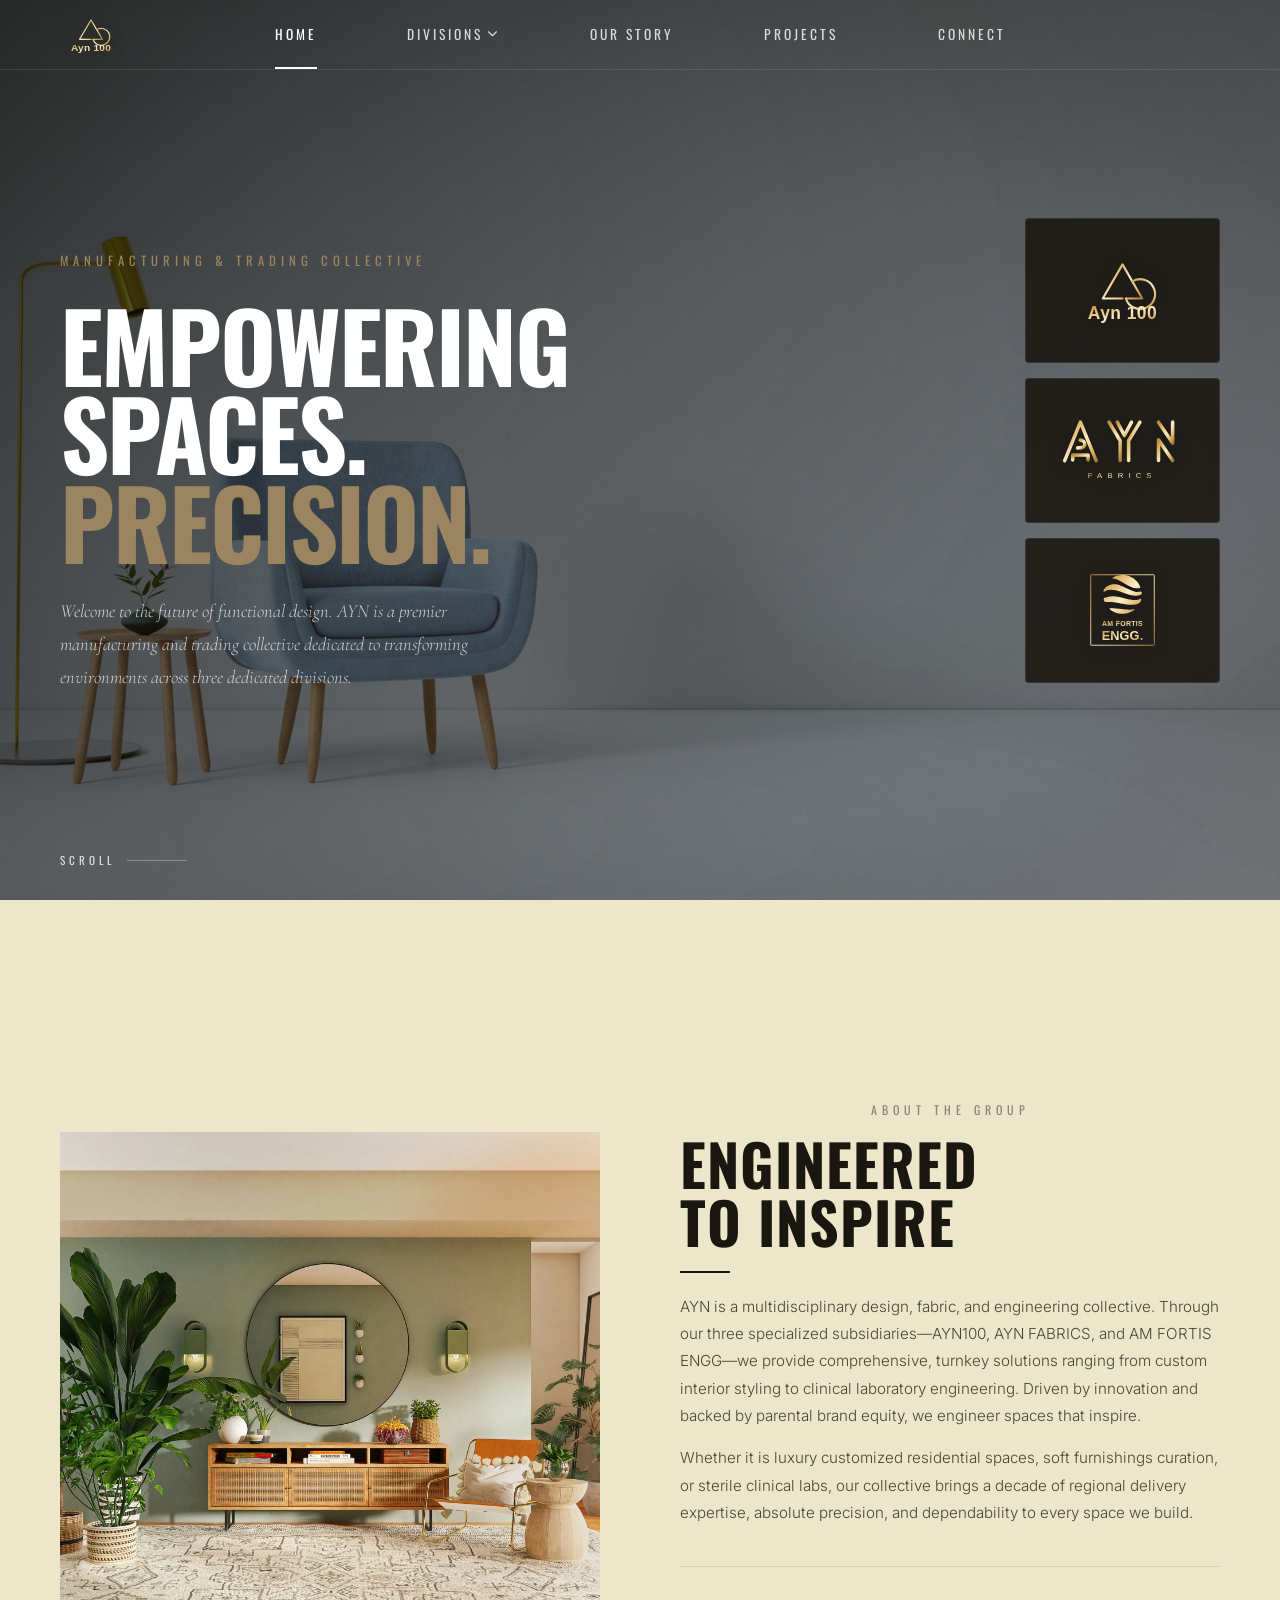
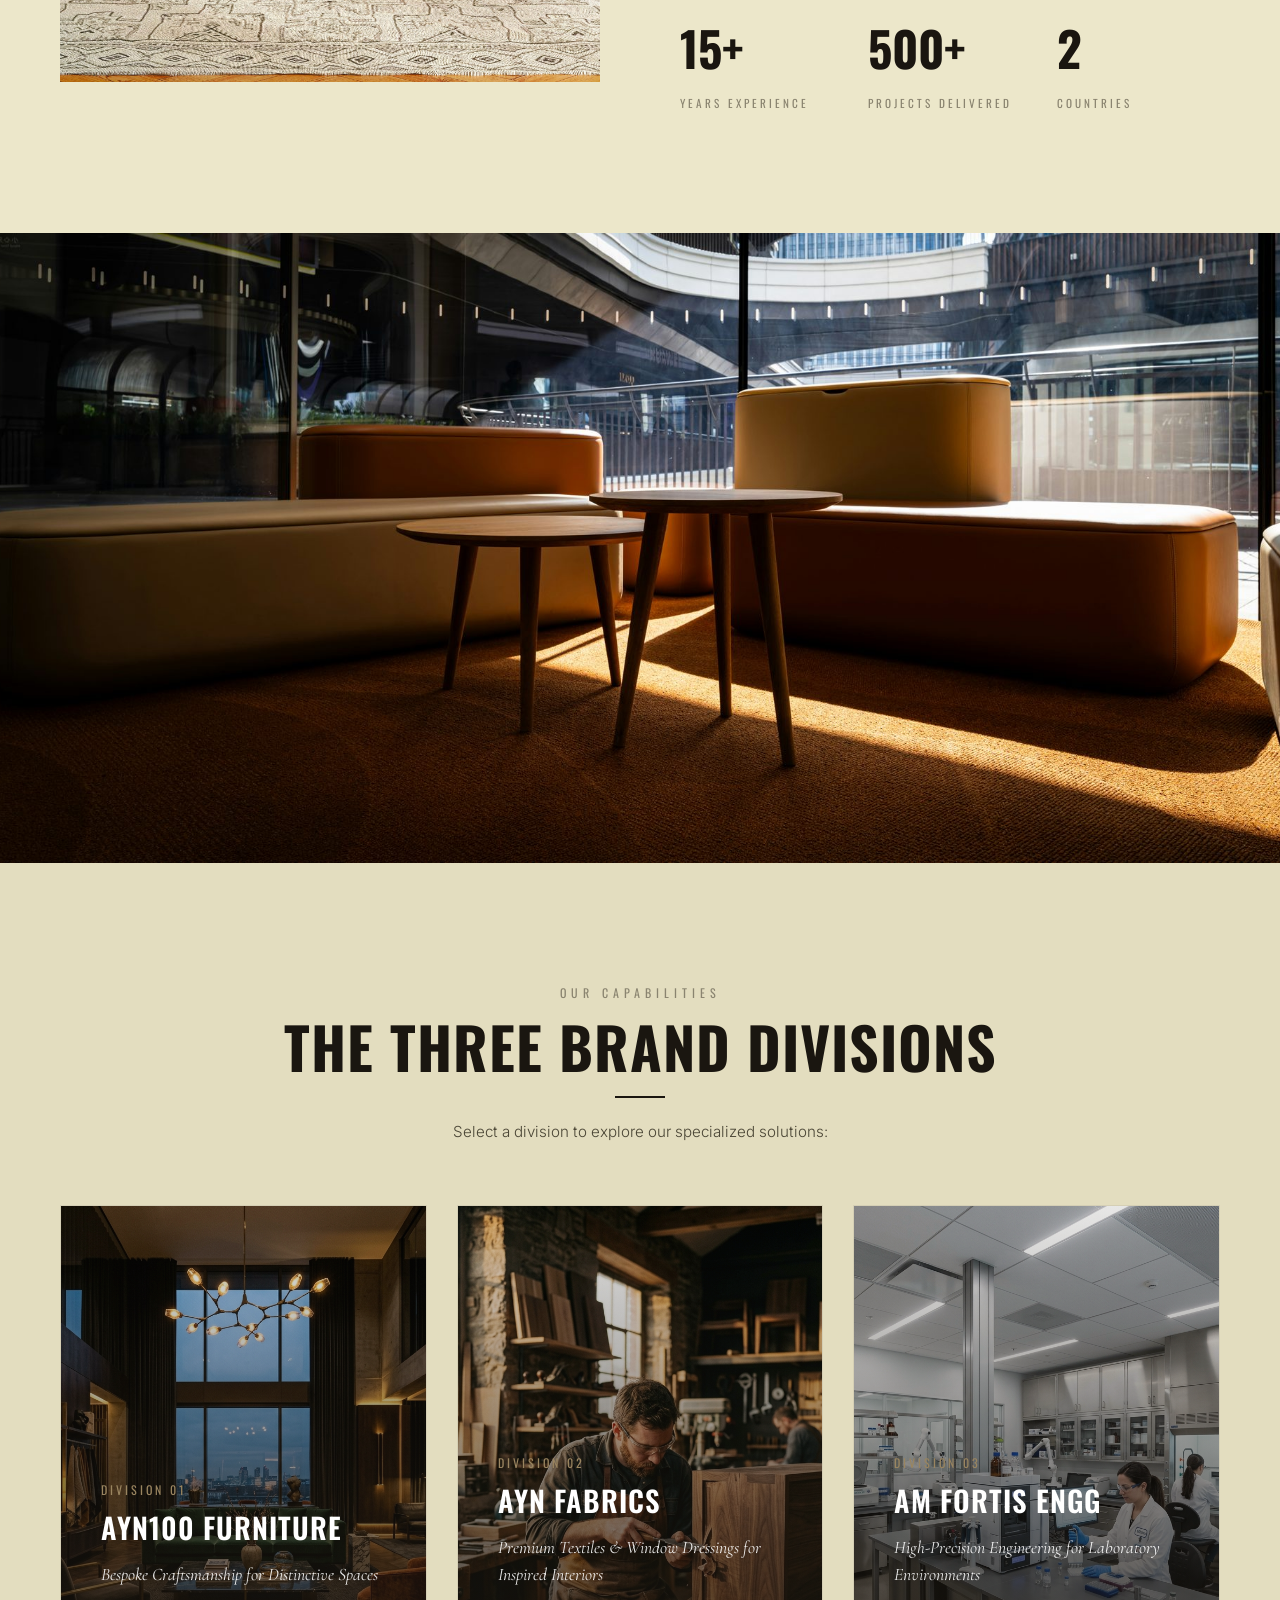
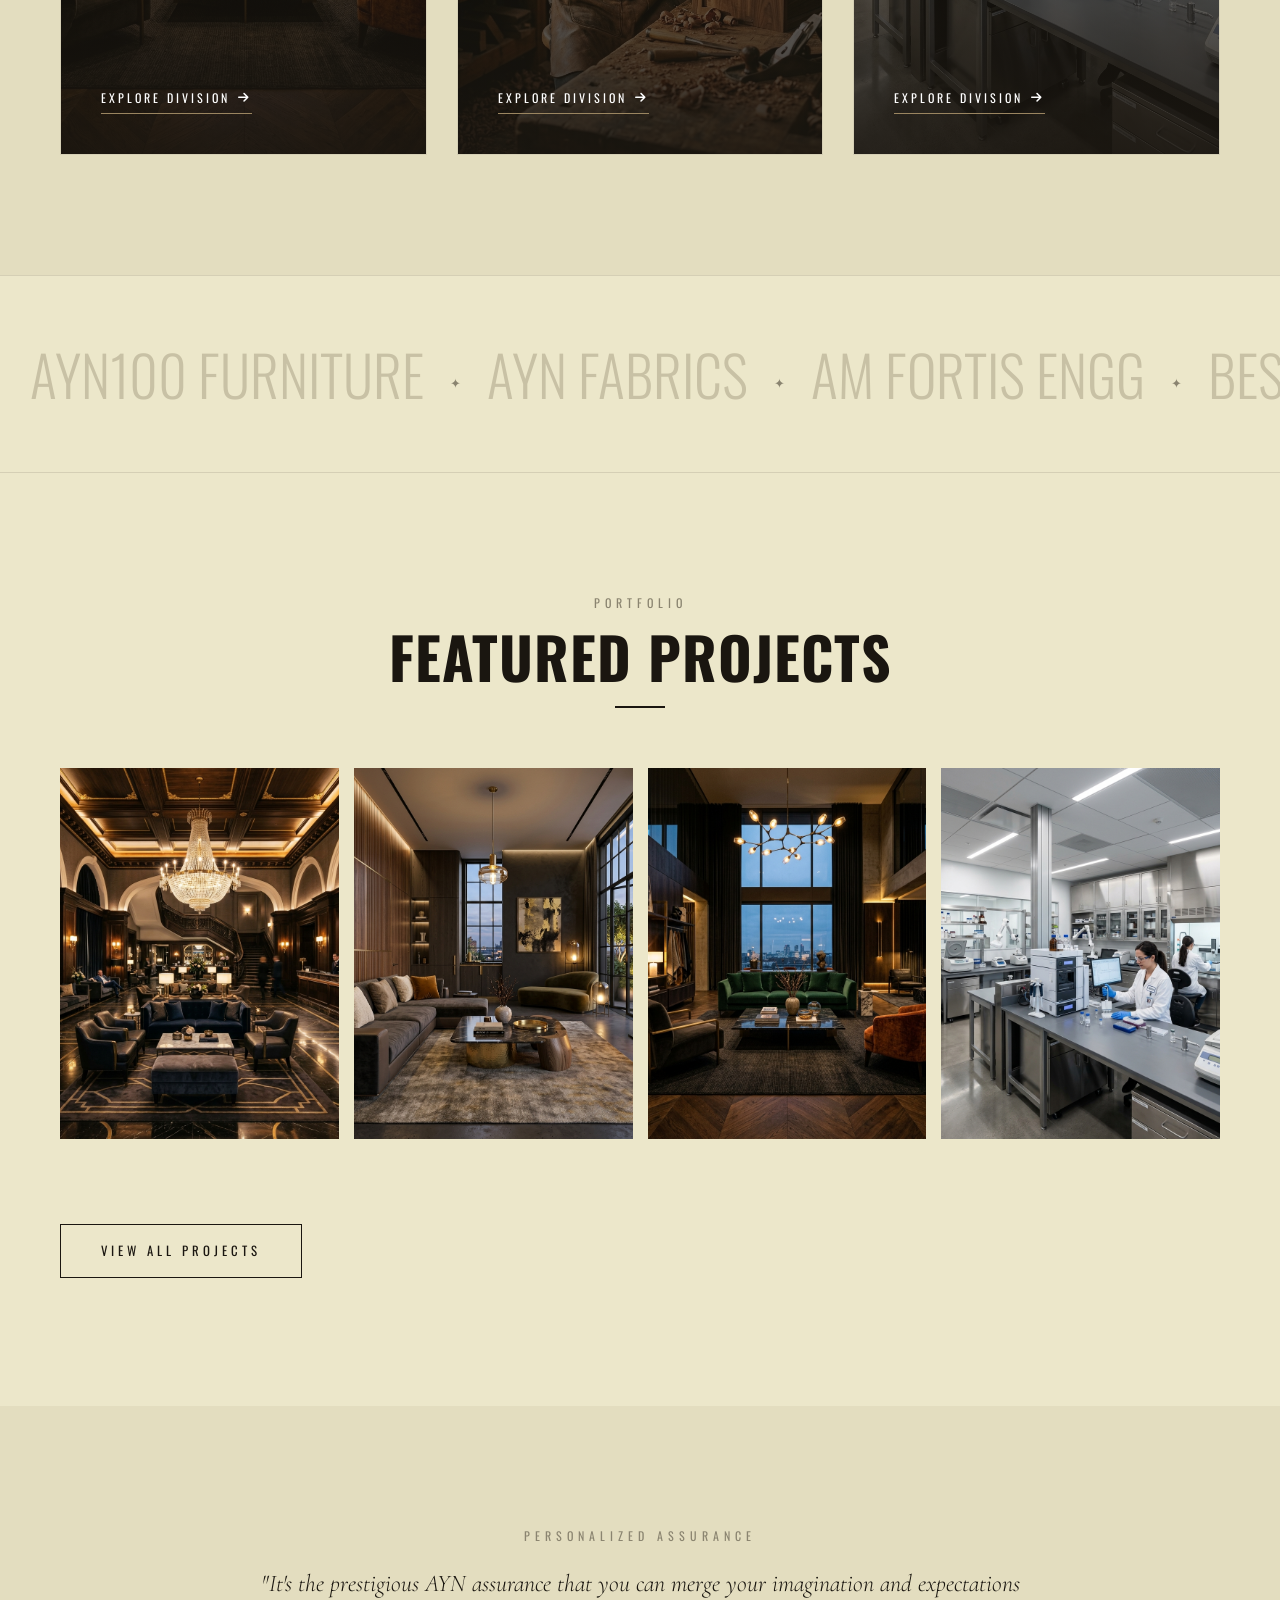
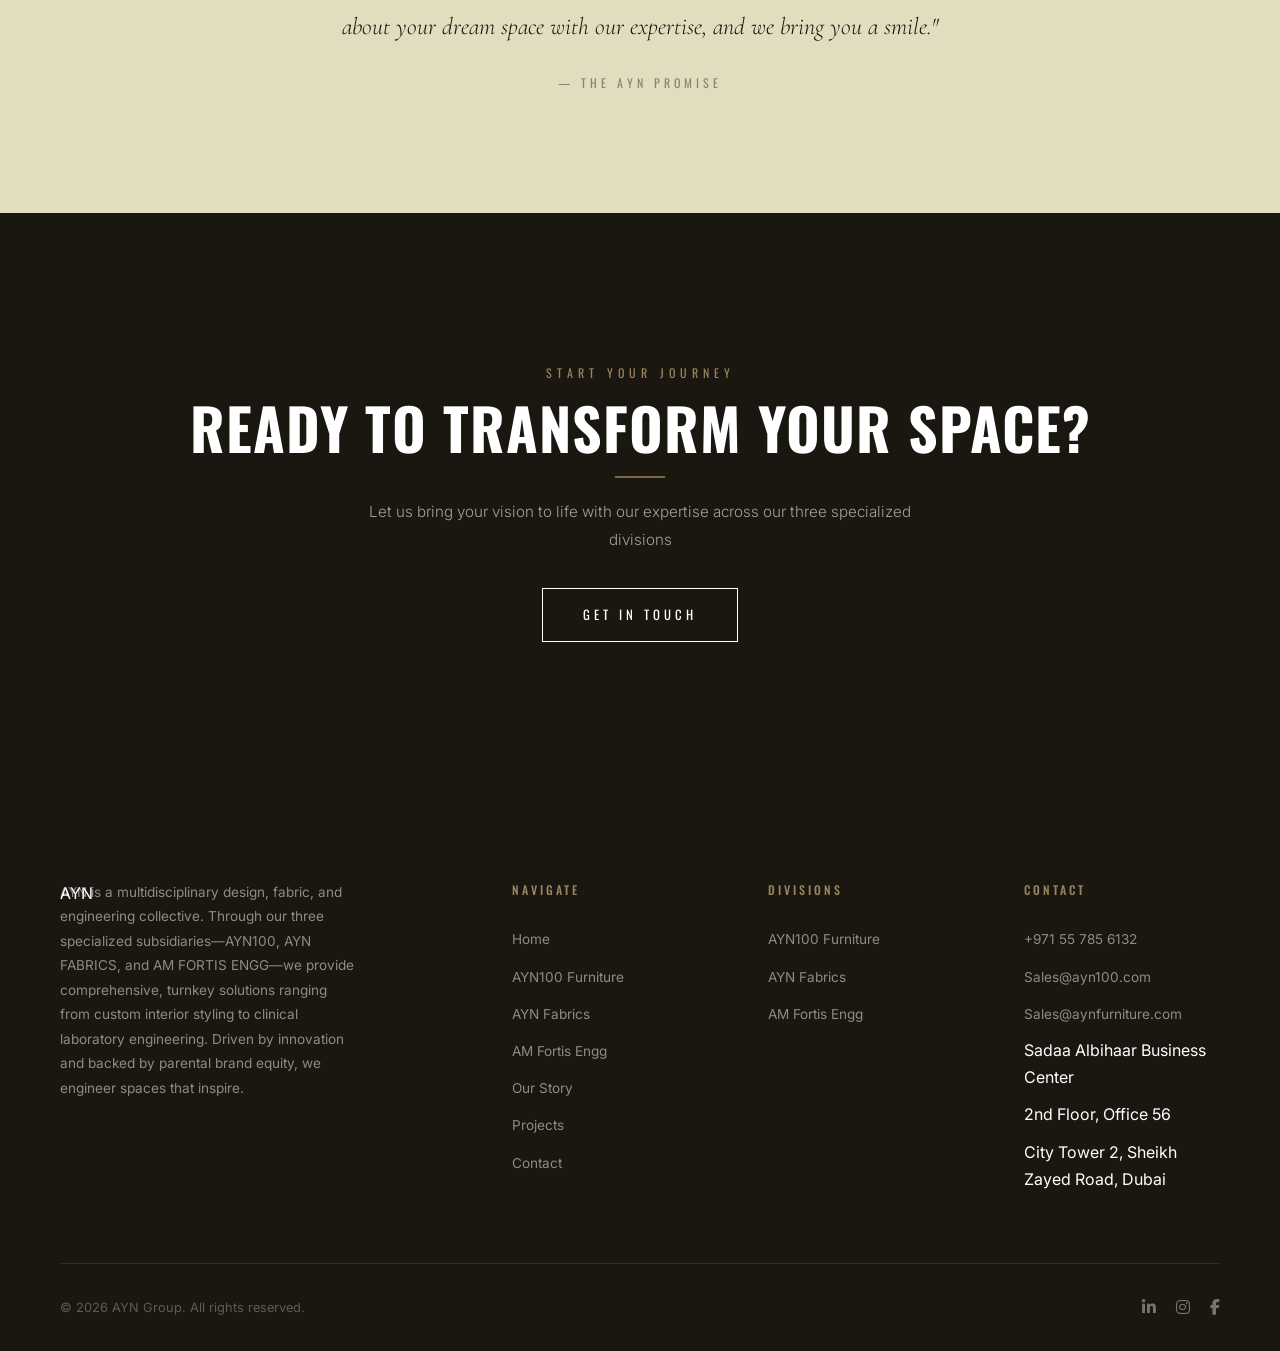
==== commit 776838ea: "Optimize website performance: compress images, instant preloader, and caching" ====
--- a/index.html
+++ b/index.html
@@ -7,6 +7,10 @@
   <title>AYN Group | Empowering Spaces. Engineering Precision.</title>
   <meta name="description"
     content="AYN is a premier manufacturing and trading collective dedicated to transforming environments through three specialized divisions: AYN100 Furniture, AYN Fabrics, and AM Fortis Engg.">
+    <link rel="preconnect" href="https://fonts.googleapis.com">
+  <link rel="preconnect" href="https://fonts.gstatic.com" crossorigin>
+  <link rel="preconnect" href="https://cdnjs.cloudflare.com" crossorigin>
+  <link rel="stylesheet" href="https://fonts.googleapis.com/css2?family=Oswald:wght@300;400;500;600;700&family=Inter:wght@300;400;500;600&family=Cormorant+Garamond:ital,wght@0,300;0,400;0,500;1,300;1,400&display=swap">
   <link rel="stylesheet" href="css/style.css">
   <link rel="stylesheet" href="https://cdnjs.cloudflare.com/ajax/libs/font-awesome/6.5.1/css/all.min.css">
 </head>
--- a/css/style.css
+++ b/css/style.css
@@ -1,4 +1,4 @@
-@import url('https://fonts.googleapis.com/css2?family=Oswald:wght@300;400;500;600;700&family=Inter:wght@300;400;500;600&family=Cormorant+Garamond:ital,wght@0,300;0,400;0,500;1,300;1,400&display=swap');
+/* Google Fonts loaded via preconnect <link> in HTML for zero render-blocking waterfall */
 
 :root {
   --bg: #ECE7CA;
@@ -32,7 +32,8 @@
 .preloader {
   position: fixed; inset: 0; z-index: 10000; background: var(--bg);
   display: flex; align-items: center; justify-content: center;
-  transition: opacity 0.8s ease, visibility 0.8s ease;
+  transition: opacity 0.3s ease, visibility 0.3s ease;
+  will-change: opacity, visibility;
 }
 .preloader.hidden { opacity: 0; visibility: hidden; pointer-events: none; }
 .preloader-logo {
